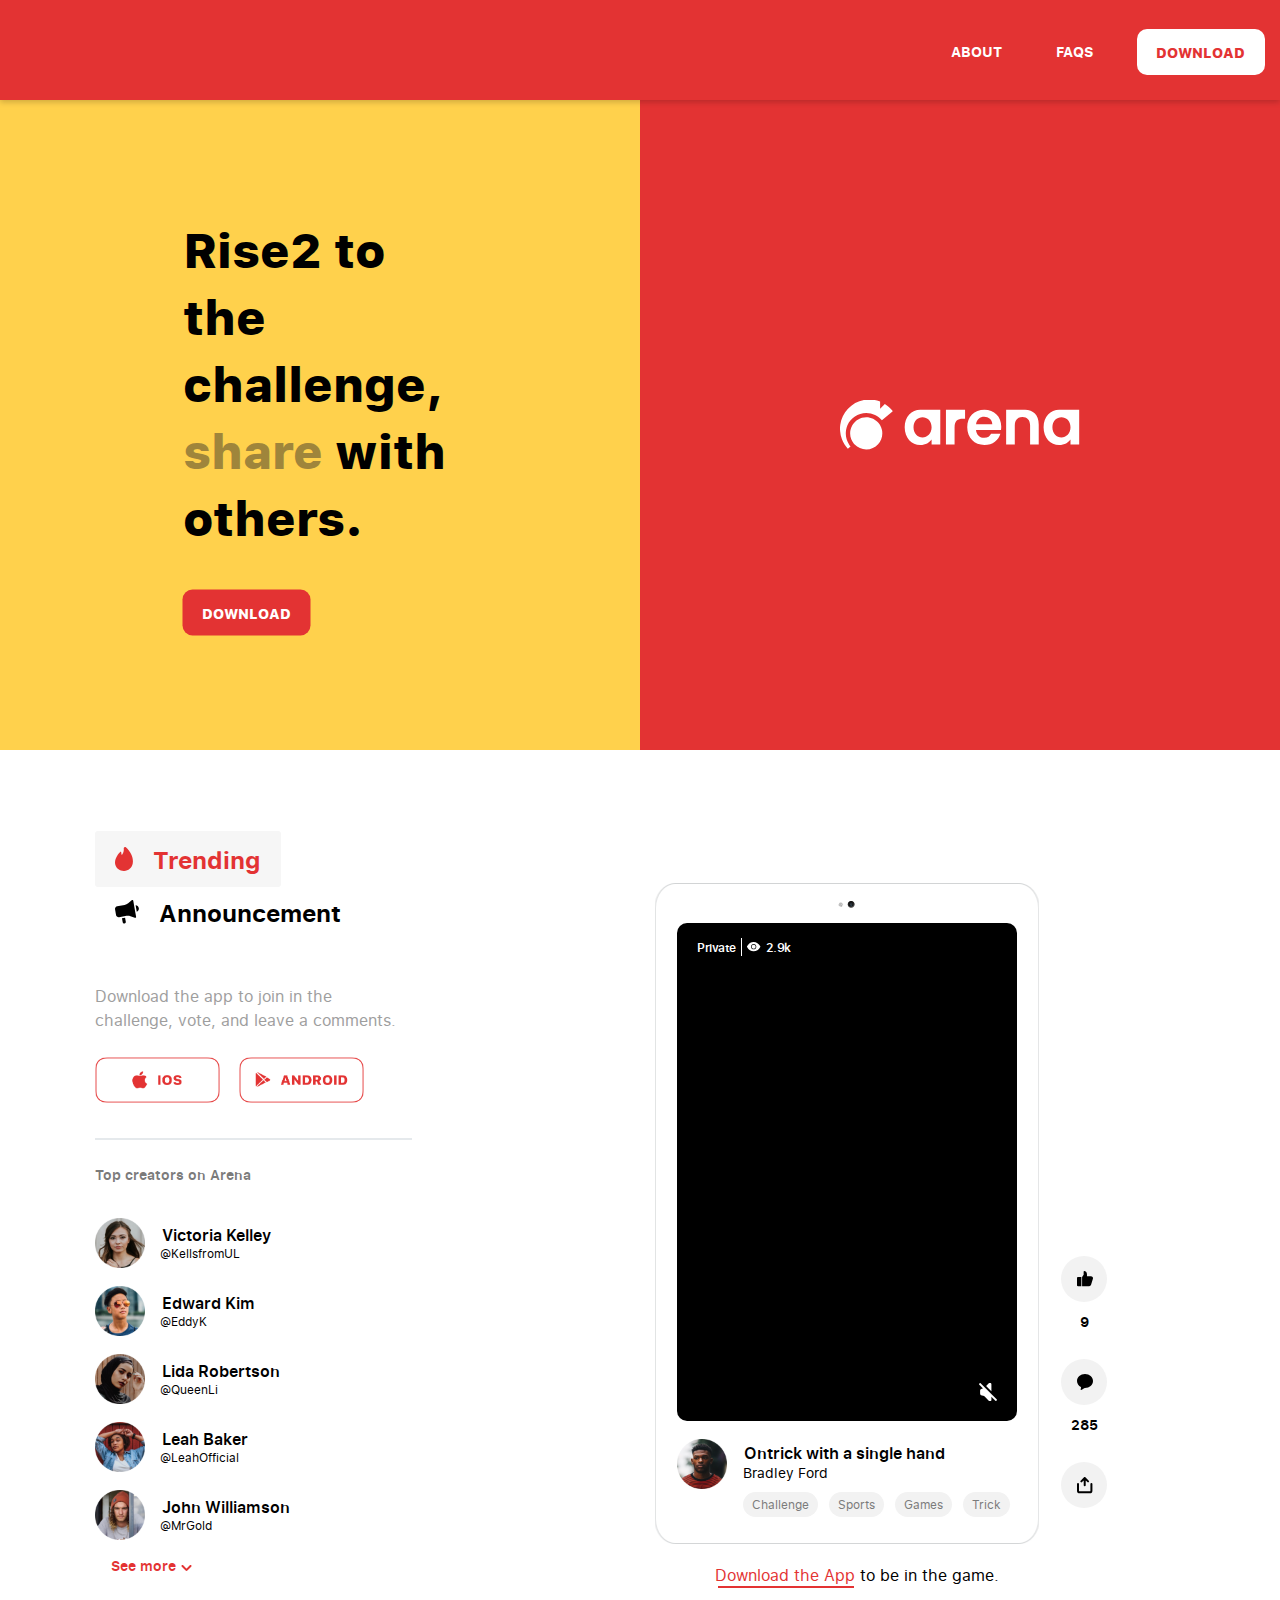
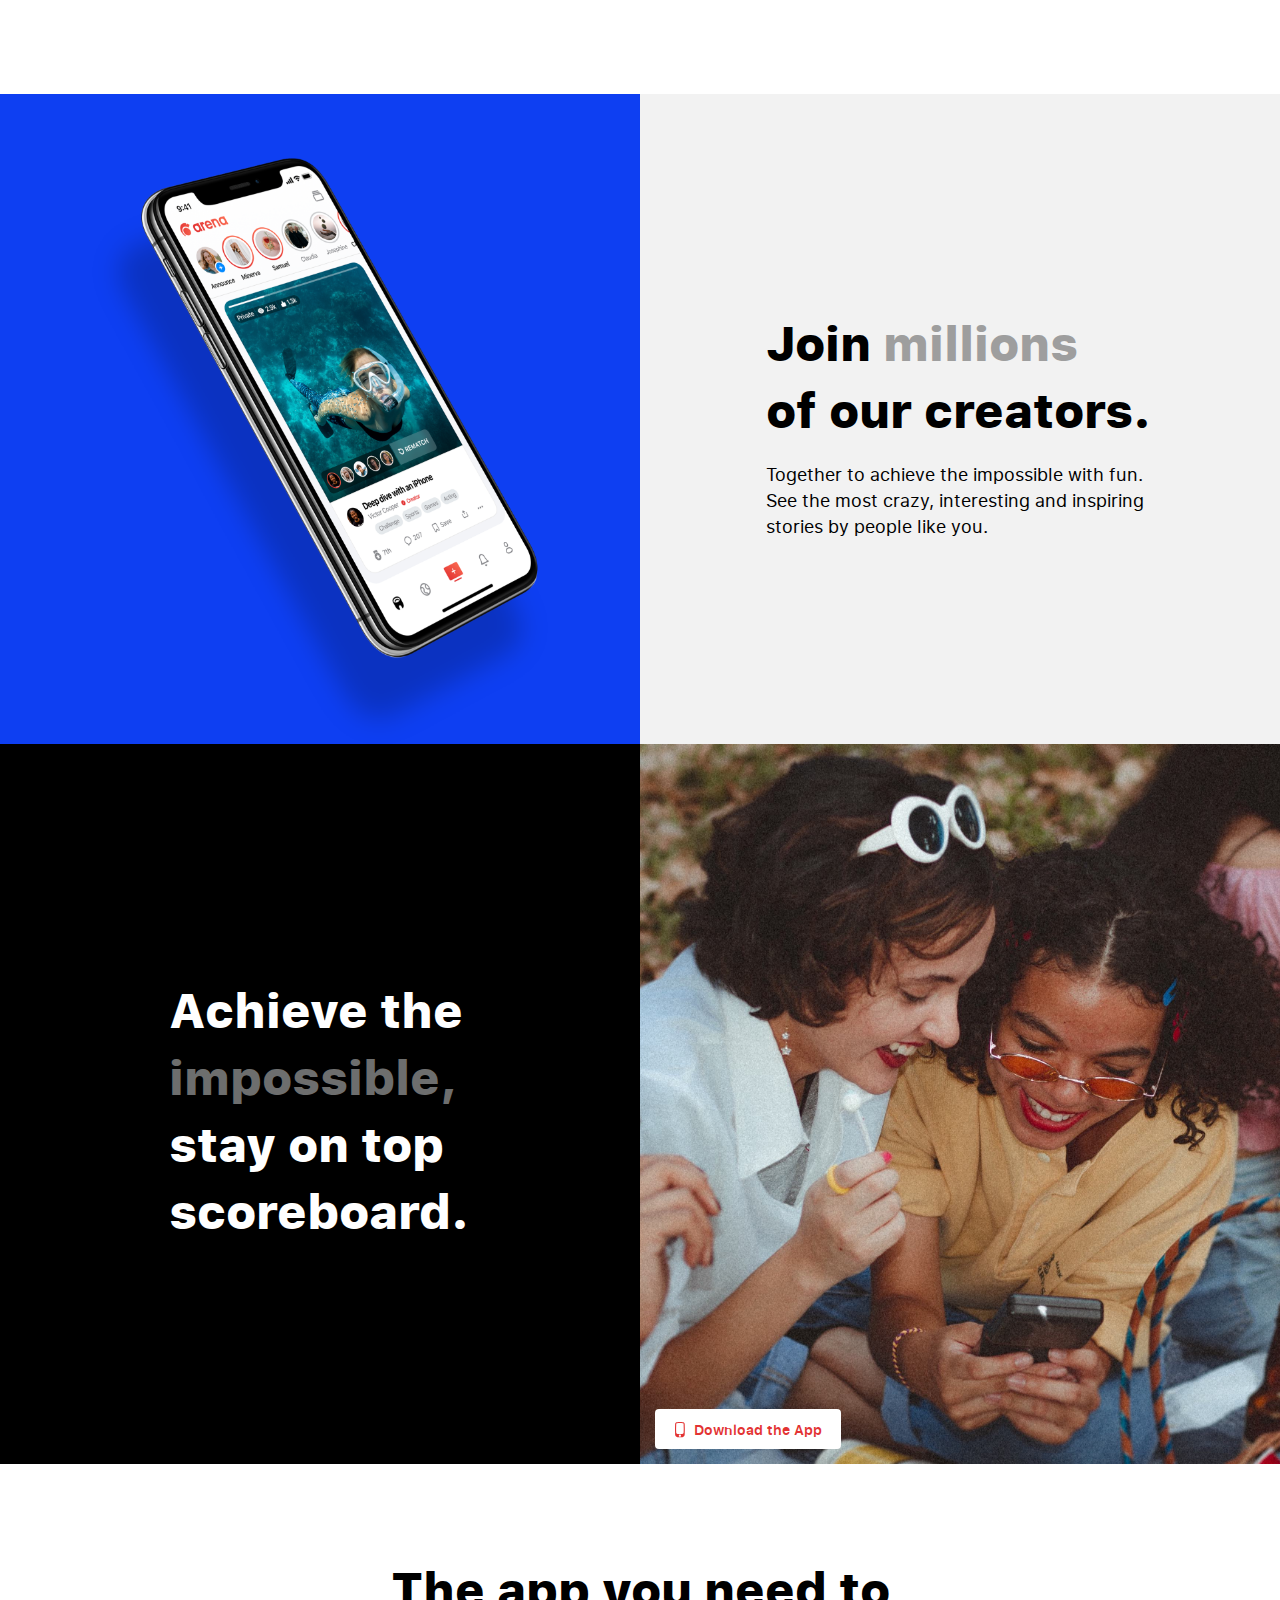
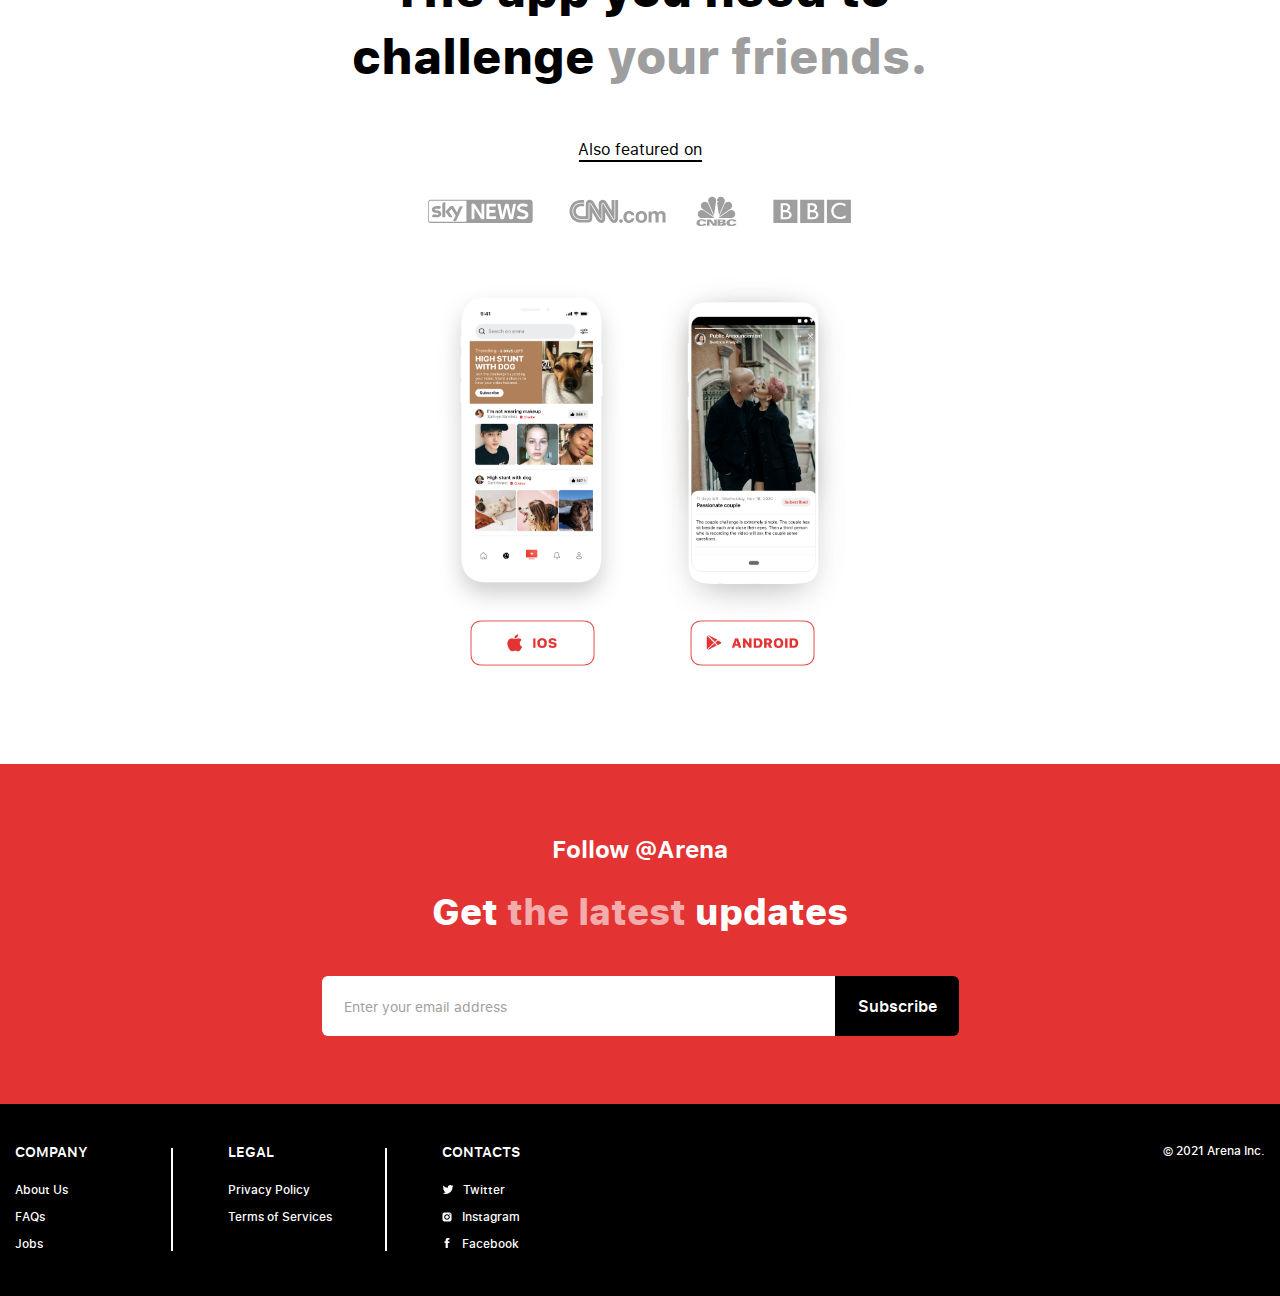
==== index.html @ 1b0c7143 "2" ====
<!doctype html>
<html lang="en-US">
<head>

	<meta charset="utf-8">
	<meta http-equiv="X-UA-Compatible" content="IE=edge">
	<meta name="viewport" content="width=device-width, initial-scale=1, shrink-to-fit=no">
    <title>arena</title>

	<link rel="icon" type="image/jpg" href="images/logo.svg">
	<link href="css/bootstrap.css" rel="stylesheet" type="text/css">
	<link rel="stylesheet" href="https://maxcdn.bootstrapcdn.com/font-awesome/4.6.1/css/font-awesome.min.css">
	<link href="fonts/site-fonts/fontstyle.css" rel="stylesheet" type="text/css">
	<link href="css/style.css" rel="stylesheet" type="text/css">

	<!-- HTML5 Shim and Respond.js IE8 support of HTML5 elements and media queries -->
	<!-- WARNING: Respond.js doesn't work if you view the page via file://-->
  	<!--[if lt IE 9]>
  	<script src="https://oss.maxcdn.com/html5shiv/3.7.2/html5shiv.min.js"></script>
  	<script src="https://oss.maxcdn.com/respond/1.4.2/respond.min.js"></script>
  	<![endif]-->

</head>

  <body data-spy="scroll" data-target="#spy">
   <div class="home_page_wrapper">
	<header>
        <div id="myHeader">
        <div class="main_menubar">
          <div class="container-fluid main_menubar_con">
            <div class="col-lg-2 col-md-2 col-sm-2 col-xs-12 logo_con"></div>
              <div class="col-lg-4 col-md-4 col-sm-2 hidden-xs navbar_second_column_con text-center">
                 <ul class="main_menu">
                <ul class="navbar-nav navbar-nav-explore">
                  <li class="dropdown">
                  </li>
                </ul>
                <ul class="navbar-nav navbar-nav-rankings">
                  <li class="dropdown">
                    <ul class="dropdown-menu">
                    </ul>
                  </li>
                </ul>
              </ul>
           </div>
           <div class="col-lg-6 col-md-6 col-sm-8 hidden-xs navbar_third_column_con text-right">
             <ul class="main_menu">
              <li class="main_menu_sign_in_up_con">
                 <a href="about_arena.html" class="navbar_sign_in_btn">ABOUT</a>
              </li>
              <li class="main_menu_sign_in_up_con">
                 <a href="faqs_arena.html" class="navbar_sign_in_btn">FAQS</a>
              </li>
              <li class="main_menu_sign_in_up_con">
                 <a href="#the_app_you_need_con" class="navbar_sign_up_btn"><button type="button">DOWNLOAD</button></a>
              </li>
            </ul>
          </div>
        </div>
       <div class="visible-xs mobile_menu">
         <div class="proj-menu-collapsed">
			 <div class="proj-bar">
				<a class="proj-menu-toggle"></a>
			 </div>
           <nav class="xsnavlist">
			<ul>
              <div class="mobile_view_list_con">
                <div class="mobile_view_list_with_no_dropdown_con"></div>
                  <div class="mobile_view_list_with_no_dropdown_con" id="mobile_view_list_with_no_dropdown_get_log">
                     <li class="mobile_view_list_items"><a href="about_arena.html">ABOUT</a></li>
                     <li class="mobile_view_list_items"><a href="faqs_arena.html">FAQS</a></li>
                     <li class="mobile_view_list_items"><a href="#the_app_you_need_con">DOWNLOAD</a></li>
                  </div>
                </div>
			  </ul>
		    </nav>
          </div>
         </div>
       </div>
     </div>
   </header>

   <section>
     <div class="hero_img">
        <div class="col-lg-6 col-md-6 col-sm-6 col-xs-12 container hero_img_content1">
		  <div>
			<h2>Rise2 to the challenge, <span>share</span> with others.</h2>
			<a href="#the_app_you_need_con" class="hero_sec_download_anchor"><button type="button" class="hero_sec_download_btn">DOWNLOAD</button></a>
		  </div>
        </div>
        <div class="col-lg-6 col-md-6 col-sm-6 col-xs-12 container hero_img_content2">
		  <img src="images/logo.svg">
        </div>
     </div>
   </section>

   <section>
        <div class="trending_announce_main_con container">
			<div class="col-lg-6 col-md-6 col-sm-6 col-xs-12 trending_announce_content1">
				<div class="trending_announce_inner_con1">
				<ul class="">
			    <li class="active">
				  <a data-target="#live_stats_click1" data-toggle="tab">
				   <span>
                     <svg xmlns="http://www.w3.org/2000/svg" width="18" height="24" viewBox="0 0 18 24">
                       <g fill="none" fill-rule="evenodd">
                           <g fill="" fill-rule="nonzero">
                               <g>
                                   <path d="M10.853.335C10.46-.025 9.9-.104 9.426.142c-.486.25-.754.766-.686 1.313.288 2.296-.337 4.662-1.67 6.327-.098.122-.173.196-.226.239-.077-.114-.207-.374-.374-.957-.187-.645-.194-1.634-.194-1.644-.001-.283-.177-.535-.443-.632-.264-.1-.562-.02-.745.195-.083.094-1.986 2.328-2.586 3.247C.155 11.833-.532 15.037.404 18.023c1.092 3.49 4.507 5.86 8.378 5.86.117 0 .235-.003.353-.007 4.29-.16 7.823-3.237 8.592-7.484.95-5.256-1.62-11.26-6.874-16.057z" transform="translate(-179 -855) translate(179 855)"/>
                               </g>
                           </g>
                       </g>
                     </svg>Trending
				   </span>
				  </a>
			    </li>
			    <li>
			       <a data-target="#live_stats_click2" data-toggle="tab">
					  <span>
                         <svg xmlns="http://www.w3.org/2000/svg" width="24" height="24" viewBox="0 0 24 24">
                             <g fill="none" fill-rule="evenodd">
                                 <g fill="" fill-rule="nonzero">
                                     <g>
                                         <path d="M9.53 23.572c-.859.145-1.675-.426-1.833-1.283l-.725-4.109 3.1-.546.724 4.108c.154.854-.412 1.672-1.266 1.83zm11.224-5.943c-.262.224-.627.287-.95.163l-4.324-1.596c-1.273-.47-2.647-.593-3.983-.359l-7.352 1.297c-1.459.25-2.846-.722-3.11-2.178L.04 9.315c-.256-1.46.719-2.852 2.178-3.11l7.353-1.296c1.333-.237 2.58-.823 3.612-1.699L16.701.228c.263-.223.625-.288.949-.17.324.116.56.398.62.737l.669 3.79v.032c0 .012.01.02.011.03l1.46 8.228v.031c0 .01.01.02.012.032l.668 3.788c.061.34-.067.686-.336.903zm1.006-5.846L20.6 5.204c1.588.093 2.905 1.265 3.181 2.832.276 1.567-.56 3.118-2.021 3.748v-.001z" transform="translate(-173 -914) translate(173 914)"/>
                                     </g>
                                 </g>
                             </g>
                         </svg>Announcement
					  </span>
				    </a>
			      </li>
		       </ul>
				 <h3>Download the app to join in the challenge, vote, and leave a comments.</h3>
					  <a href="#!"><img src="images/the-app-you-need-ios-btn.png"></a>
					  <a href="#!"><img src="images/the-app-you-need-android-btn.png"></a>
				 <div>
					 <h4>Top creators on Arena</h4>
				 <span>
			        <img src="images/trend-announce-top-create-img1.png">
			        <h5>Victoria Kelley</h5>
		            <h6>@KellsfromUL</h6>
				 </span>
				 <span>
			        <img src="images/trend-announce-top-create-img2.png">
			        <h5>Edward Kim</h5>
		            <h6>@EddyK</h6>
				 </span>
				 <span>
			        <img src="images/trend-announce-top-create-img3.png">
			        <h5>Lida Robertson</h5>
		            <h6>@QueenLi</h6>
				 </span>
				 <span>
			        <img src="images/trend-announce-top-create-img4.png">
			        <h5>Leah Baker</h5>
		            <h6>@LeahOfficial</h6>
				 </span>
				 <span>
			        <img src="images/trend-announce-top-create-img5.png">
			        <h5>John Williamson</h5>
		            <h6>@MrGold</h6>
				 </span>
					    <a href="#the_app_you_need_con"><p>See more</p><img src="images/trend-announce-see-more-arrow.svg"></a>
					   </div>
				   </div>
			   </div>
			<div class="tab-content clearfix">
			   <div class="col-lg-6 col-md-6 col-sm-6 col-xs-12 trending_announce_content2 tab-pane active" id="live_stats_click1">
				   <div class="trending_announce_inner_con2">

					   <div class="po"><div id="video-container">
							 <div class="views">
							 	<div class="type">Private</div>
								<div class="hr"></div>
							 	<div class="count"><img src="images/video-views-eye-icon.svg"> <b>2.9k</b></div>
							 </div>
 								<video id="video_trand_1" class="active" width="100%" height="100%" autoplay muted>
							   <source src="1.mp4" type="video/mp4">
							   <source src="1.ogg" type="video/ogg">
							 		Your browser does not support the video tag.
							 	</video>
								<video id="video_trand_2" width="100%" height="100%"  muted>
							   <source src="2.mp4" type="video/mp4">
							   <source src="2.ogg" type="video/ogg">
							 		Your browser does not support the video tag.
							 	</video>
								<video id="video_trand_3" width="100%" height="100%"  muted>
								 <source src="3.mp4" type="video/mp4">
								 <source src="3.ogg" type="video/ogg">
									Your browser does not support the video tag.
								</video>
								<video id="video_trand_4" width="100%" height="100%"  muted>
								 <source src="4.mp4" type="video/mp4">
								 <source src="4.ogg" type="video/ogg">
									Your browser does not support the video tag.
								</video>
								<video id="video_trand_5" width="100%" height="100%"  muted>
								 <source src="5.mp4" type="video/mp4">
								 <source src="5.ogg" type="video/ogg">
									Your browser does not support the video tag.
								</video>
								<video id="video_trand_6" width="100%" height="100%"  muted>
								 <source src="6.mp4" type="video/mp4">
								 <source src="6.ogg" type="video/ogg">
									Your browser does not support the video tag.
								</video>
 							<div class="volume"><img src="images/volume.svg" alt=""></div>
					   </div> </div>
						 <div class="video_trand_1_info">
					   	<div class="">
							<img src="images/video-viewer-guy.png">
							<h5>Ontrick with a single hand</h5>
						    <h6>Bradley Ford</h6>
						</div>
					   <br>
					   <div class="chal_spo_gam_tric_con">
					     <h4>Challenge</h4>
					     <h4>Sports</h4>
					     <h4>Games</h4>
					     <h4>Trick</h4>
					   </div>
						 </div>
				   </div>
				   <h2><a href="#the_app_you_need_con">Download the App</a> to be in the game.</h2>
				   <div class="like_comm_shar_con">
				     <div class="like_comm_shar_inner_con1">
				       <span>
					      <img src="images/video-like-icon.svg">
					   </span>
					   <h3>9</h3>
					 </div>
				    <div class="like_comm_shar_inner_con2">
				      <span>
					    <img src="images/video-comment-icon.svg">
					  </span>
					  <h3>285</h3>
					</div>
	              <div class="like_comm_shar_inner_con3">
		            <div class="panel">
			          <a href="#!"><img src="images/video-copy-icon.svg"></a>
			          <a href="#!"><img src="images/video-facebook-icon.svg"></a>
			          <a href="#!"><img src="images/video-twitter-icon.svg"></a>
                    </div>
                    <div class="slide"></div>
				      <span class="pull-me" id="show-hidden-menu">
					   <img src="images/video-share.svg">
					  </span>
                     <div class="hidden-menu" style="display: none;" id="show-hidden-menu-close">
					   <img src="images/video-close-icon.svg" class="pull-me">
                     </div>
				  </div>
		        </div>
		    </div>
			   <div class="col-lg-6 col-md-6 col-sm-6 col-xs-12 trending_announce_content2 tab-pane" id="live_stats_click2">

					    <div id="video-containertwo">
								<div class="views">
							 	 <div class="type">Private</div>
								 <div class="hr"></div>
							 	 <div class="count"><img src="images/video-views-eye-icon.svg"> <b>1.4k</b></div>
							  </div>
								<video id="video_Announcement_1" width="100%" height="100%"  muted>
							   <source src="6.mp4" type="video/mp4">
							   <source src="6.ogg" type="video/ogg">
							 		Your browser does not support the video tag.
							 	</video>
								<video id="video_Announcement_2" class="active" width="100%" height="100%"  muted>
							   <source src="5.mp4" type="video/mp4">
							   <source src="5.ogg" type="video/ogg">
							 		Your browser does not support the video tag.
							 	</video>
								<video id="video_Announcement_3" class="active" width="100%" height="100%"  muted>
							   <source src="4.mp4" type="video/mp4">
							   <source src="4.ogg" type="video/ogg">
							 		Your browser does not support the video tag.
							 	</video>
								<video id="video_Announcement_4" class="active" width="100%" height="100%"  muted>
							   <source src="3.mp4" type="video/mp4">
							   <source src="3.ogg" type="video/ogg">
							 		Your browser does not support the video tag.
							 	</video>
								<video id="video_Announcement_5" class="active" width="100%" height="100%"  muted>
							   <source src="2.mp4" type="video/mp4">
							   <source src="2.ogg" type="video/ogg">
							 		Your browser does not support the video tag.
							 	</video>
								<video id="video_Announcement_6" class="active" width="100%" height="100%"  muted>
							   <source src="1.mp4" type="video/mp4">
							   <source src="1.ogg" type="video/ogg">
							 		Your browser does not support the video tag.
							 	</video>

<div class="volume"><img src="images/volume.svg" alt=""></div>
					    </div>
	<div class="video_trand_2_info">
						 	<div>
							<img src="images/video-viewer-girl.png">
							<h5>The lover of pet assemble</h5>
						    <h6>Celia Lawrence</h6>
						</div>
					   <br>
					   <div class="chal_spo_gam_tric_con">
					     <h4 class="four_days_left">4 days left&nbsp;&nbsp; <span></span> &nbsp;&nbsp;Sunday, Nov 08, 2020</h4>
					   </div>
					 </div>
				   <h2><a href="#the_app_you_need_con">Download the App</a> to announce your challenge.</h2>
				   <div class="like_comm_shar_con">
	              <div class="like_comm_shar_inner_con3">
		            <div class="panel-two">
			          <a href="#!"><img src="images/video-copy-icon.svg"></a>
			          <a href="#!"><img src="images/video-facebook-icon.svg"></a>
			          <a href="#!"><img src="images/video-twitter-icon.svg"></a>
                    </div>
                    <div class="slide"></div>
				      <span class="pull-me-two" id="show-hidden-menu-two">
					   <img src="images/video-share.svg">
					  </span>
                     <div class="hidden-menu-two" style="display: none;" id="show-hidden-menu-close-two">
					   <img src="images/video-close-icon.svg" class="pull-me-two">
                     </div>
				  </div>
		        </div>
		      </div>
		   </div>
	    </div>
    </section>

    <section>
       <div class="join_millions_main_con">
		  <div class="col-lg-6 col-md-6 col-sm-6 col-xs-12 container join_millions_sub_con1">
			 <img src="images/join-millions-img.png">
          </div>
        <div class="col-lg-6 col-md-6 col-sm-6 col-xs-12 container join_millions_sub_con2">
		   <div>
		     <h2>Join <span>millions</span> <br>of our creators.</h2>
			 <h3>Together to achieve the impossible with fun. See the most crazy, interesting and inspiring stories by people like you.</h3>
		   </div>
        </div>
      </div>
    </section>

	<section>
       <div class="achieve_impossible_main_con">
          <div class="col-lg-6 col-md-6 col-sm-6 col-xs-12 container achieve_impossible_sub_con1">
			  <div>
				  <h2>Achieve the <span>impossible,</span> stay on top scoreboard.</h2>
			  </div>
          </div>
		  <div class="col-lg-6 col-md-6 col-sm-6 col-xs-12 container achieve_impossible_sub_con2">
			  <a href="#the_app_you_need_con" class="achieve_impossible_download_anchor"><button type="button" class="achieve_impossible_download_btn">Download the App</button></a>
          </div>
	   </div>
   </section>

   <section>
	<div id="the_app_you_need_con"></div>
	 <div class="container the_app_you_need_con text-center">
	  <h2>The app you need to challenge <span>your friends.</span></h2>
       <h4>Also featured on</h4>
		<img src="images/news-companies-logos.svg" class="news_companies_logos">
		  <div class="col-lg-6 col-md-6 col-sm-6 col-xs-6 the_app_you_need_iphone_con text-center">
	        <div>
			   <span class="the_app_you_need_iphone"></span>
			<a href="#!"><img src="images/the-app-you-need-ios-btn.png"></a>
	        </div>
		  </div>
		  <div class="col-lg-6 col-md-6 col-sm-6 the_app_you_need_android_con col-xs-6 text-center">
	        <div>
		       <span class="the_app_you_need_android"></span>
			<a href="#!"><img src="images/the-app-you-need-android-btn.png"></a>
	        </div>
		  </div>
	   </div>
	 </section>

	 <section>
	     <div class="get_the_latest_main_con text-center">
		   <h4>Follow <a href="#!">@Arena</a></h4>
	       <h2>Get <span>the latest</span> updates</h2>
           <div class="hero">
             <div class="hero-inner">
               <div class="hero-text">
                 <form class="hero-form">
                   <div class="hero-form-input">
                     <input class="hero-email-input" type="email" , placeholder="Enter your email address" required>
                     <input class="hero-form-submit" type="submit" , value="Subscribe">
                   </div>
                 </form>
               </div>
             </div>
           </div>
		 </div>
	   </section>

	   <footer>
          <div class="container-fluid footer_main_con">
			 <div class="footer_sub_con1 col-lg-2 col-md-2 col-sm-2 col-xs-4">
				<h4>COMPANY</h4>
                <ul>
                  <li><a href="about_arena.html">About Us</a></li>
                  <li><a href="faqs_arena.html">FAQs</a></li>
                  <li><a href="#!">Jobs</a></li>
                </ul>
            </div>
            <div class="footer_sub_con2 col-lg-2 col-md-2 col-sm-2 col-xs-4">
              <h4>LEGAL</h4>
              <ul>
                <li><a href="#!">Privacy Policy</a></li>
                <li><a href="#!">Terms of Services</a></li>
              </ul>
            </div>
            <div class="footer_sub_con3 col-lg-2 col-md-2 col-sm-2 col-xs-4">
              <h4>CONTACTS</h4>
              <ul>
                <li><a href="#!"><img src="images/footer-twitter-icon.svg"> Twitter</a></li>
                <li><a href="#!"><img src="images/footer-instagram-icon.svg">Instagram</a></li>
                <li><a href="#!"><img src="images/footer-facebook-icon.svg">Facebook</a></li>
              </ul>
            </div>
            <div class="footer_sub_con4 col-lg-6 col-md-6 col-sm-6 col-xs-12">
              <h4>© 2021 Arena Inc.</h4>
            </div>
         </div>
       </footer>

    </div>


	      <script src="js/jquery-1.11.1.min.js"></script>
	      <script src="js/bootstrap.min.js"></script>
          <script src="js/slick.min.js"></script>


	      <script type="text/javascript">
			  /*MOBILE VIEW MENU NAVBAR*/

		          $(document).ready(function(){
			          $(function() {
				          var header = $(".main_menubar");
				          $(window).scroll(function() {
					          var scroll = $(window).scrollTop();
					          if (scroll >= 1) {
						          header.addClass("active");
					          } else {
						          header.removeClass("active");
					          }
				          });
			          });
			          $('body').scrollspy({ target: '#spy', offset:80});

			          $('.down_link').click(function(e){
				          e.preventDefault();
				          var anchor = $(this);
				          $('html, body').stop().animate({
					          scrollTop: $(anchor.attr('href')).offset().top-60
				          }, 600);
			          });
			          $('.push_link .close_push').click(function(e){
				          e.preventDefault();
				          $('.push_install').slideUp(0);
				          $('.head_contents').addClass('push_none');
			          });
			          $('.view_full').click(function(e){
				          e.preventDefault();
				          $('body').parent().addClass('active_web');
			          });
			          $(".proj-menu-toggle").click(function() {
				          $('.proj-menu-collapsed').toggleClass("proj-menu-expanded");
			          });
			          $('.mobile_menu li a[href*=#]:not([href=#])').click(function(e){
				          e.preventDefault();
				          $('.proj-menu-collapsed').removeClass("proj-menu-expanded");
				          $('.mobile_menu li').removeClass('active');
				          $(this).parent().addClass('active');
				          var var_href = $(this).attr('href');
				          var anchor = $(this);

			          });
			          $('.tab_heads li a.last').click(function(e){
				          e.preventDefault();
				          $('.tab_heads li a.first').trigger('click');
			          });
			          $('.tab_heads li a.comm').click(function(e){
				          e.preventDefault();
				          $('.tab_heads li, .tab_content_in').removeClass('active');
				          $(this).parent().addClass('active');
				          var var_href = $(this).attr('href');
				          var var_link = $(this).data('link');
				          $(var_link).addClass('active');
				          var anchor = $(this);
				          $('html, body').stop().animate({
					          scrollTop: $(anchor.attr('href')).offset().top-60
				          }, 600);
			          });
		          });
	         </script>


             <script>
               /*LANDING BODY PAGES SLIDE*/

                 $(function() {
                  $('a[href*=#]').on('click', function(e) {
                    e.preventDefault();
                    $('html, body').animate({ scrollTop: $($(this).attr('href')).offset().top}, 600, 'linear');
                  });
                });
             </script>


	         <script>
			    /*TRACK LIVE IN EVENTS*/

                window.onscroll = function() {myFunction()};
                var header = document.getElementById("myHeader");
                var sticky = header.offsetTop;

                function myFunction() {
                  if (window.pageYOffset > sticky) {
                    header.classList.add("sticky");
                  } else {
                    header.classList.remove("sticky");
                  }
                }
             </script>


	         <script>
				/*NAVBAR ADD OR REMOVE ACTIVE CLASSES*/

                  // remove all .active classes when clicked anywhere
                  hide = true;
                  $('body').on("click", function () {
                      if (hide) $('.dropdown,.dropdown-toggle_arrow_icon').removeClass('active');
                      hide = true;
                  });

                  // add and remove .active
                  $('body').on('click', '.dropdown,.dropdown-toggle_arrow_icon', function () {

                      var self = $(this);

                      if (self.hasClass('active')) {
                          $('.dropdown,.dropdown-toggle_arrow_icon').removeClass('active');
                          return true;
                      }

                      $('.dropdown,.dropdown-toggle_arrow_icon').removeClass('active');

                      self.toggleClass('active');
                      hide = false;
                  });
	         </script>



	         <script>
		         /*NAVBAR DROPDOWN CONTENTS REMAINS VISIBLE AFTER CLICKED-ON*/

		         $('.dropdown-menu li').on('click', false);

                 $('.dropdown-menu li a').click(function(event){
                     event.stopPropagation();
                 });
	         </script>



             <!-- <script>
			    /*VIDEO AUTO-PLAY ON PAGE LOAD, MUTE & AUTO-PLAY NEXT VIDEOS ON PLAYLIST*/

                       document.addEventListener("DOMContentLoaded", function(event) {

                           var videos = ['104927155', '116743960', '146107399', '214895396', '128124081']; //videos ids

                           var options = {
                               width: 640,
			                   muted: true,
		                       autoplay: true
                           };

                           playMovie(null, videos, options)
                       })

                       var playMovie = function(player, videos, options) {

                           if (!videos.length) {
                               return false;
                           }

                           var video = videos.shift();

                           if(!player){
                               options.id = video;
                               player = new Vimeo.Player('video-container', options);
                               player.play();
                               player.on('ended', function(){
                                   playMovie(player, videos, options)
                               })
                           }else{
                               player.loadVideo(video)
                                 .then(function(){
                                     player.play();
                                 })
                                 .catch(function(error) {
                                     console.warn(error);
                                 });
                           }
                       }
             </script>   -->





             <script>
			    /*VIDEO SOCIAL ICONS SHOW-HIDE & SPEED*/

                $(document).ready(function() {
                 $('.pull-me').click(function() {
                   $('.panel').slideToggle('200');
                 });
               });
	         </script>

             <script>
			    /*VIDEO SOCIAL ICONS SHOW-HIDE & SPEED {TWO}*/

               $(document).ready(function() {
                 $('.pull-me-two').click(function() {
                   $('.panel-two').slideToggle('200');
                 });
               });
	         </script>



             <script>
				/*VIDEO SOCIAL ICONS - CHANGE SHARE & CLOSE ICONS*/

                $(document).ready(function() {
                  $('#show-hidden-menu').click(function() {
                    $('.hidden-menu').fadeToggle("fast");
                  });
                });

                $(document).ready(function() {
                  $('#show-hidden-menu-close').click(function() {
                    $('.hidden-menu').fadeToggle("fast");
                  });
                });
             </script>


             <script>
				/*VIDEO SOCIAL ICONS - CHANGE SHARE & CLOSE ICONS {TWO}*/

                $(document).ready(function() {
                  $('#show-hidden-menu-two').click(function() {
                    $('.hidden-menu-two').fadeToggle("fast");
                  });
                });

                $(document).ready(function() {
                  $('#show-hidden-menu-close-two').click(function() {
                    $('.hidden-menu-two').fadeToggle("fast");
                  });
                });
             </script>
	<script type="text/javascript">
	var aud1 = document.getElementById("video_trand_1");
	var aud2 = document.getElementById("video_trand_2");
	var aud3 = document.getElementById("video_trand_3");
	var aud4 = document.getElementById("video_trand_4");
	var aud5 = document.getElementById("video_trand_5");
	var aud6 = document.getElementById("video_trand_6");

	var aud7 = document.getElementById("video_Announcement_1");
	var aud8 = document.getElementById("video_Announcement_2");
	var aud9 = document.getElementById("video_Announcement_3");
	var aud10 = document.getElementById("video_Announcement_4");
	var aud11 = document.getElementById("video_Announcement_5");
	var aud12 = document.getElementById("video_Announcement_6");
	var firstClick = 0;
	$("#video-container").click(()=>{
		if (firstClick<1) {
			firstClick++
			mute(aud1)
			mute(aud2)
			mute(aud3)
			mute(aud4)
			mute(aud5)
			mute(aud6)
			mute1(aud7)
			mute1(aud8)
			mute1(aud9)
			mute1(aud10)
			mute1(aud11)
			mute1(aud12)
			$("#video-container .volume img").attr('src',(index, attr)=>{
		return attr == 'images/volume_ok.svg' ? 'images/volume.svg' : 'images/volume_ok.svg';
	})
}
		console.log(firstClick)
	})
	$("#video-containertwo").click(()=>{
		if (firstClick<1) {
			firstClick++
			mute1(aud1)
			mute1(aud2)
			mute1(aud3)
			mute1(aud4)
			mute1(aud5)
			mute1(aud6)
			mute(aud7)
			mute(aud8)
			mute(aud9)
			mute(aud10)
			mute(aud11)
			mute(aud12)
			$("#video-containertwo .volume img").attr('src',(index, attr)=>{
		return attr == 'images/volume_ok.svg' ? 'images/volume.svg' : 'images/volume_ok.svg';
	})
}
		console.log(firstClick)
	})
		$("#video-container .volume img").click(()=>{
			mute(aud1)
			mute(aud2)
			mute(aud3)
			mute(aud4)
			mute(aud5)
			mute(aud6)
			mute1(aud7)
			mute1(aud8)
			mute1(aud9)
			mute1(aud10)
			mute1(aud11)
			mute1(aud12)
			$("#video-container .volume img").attr('src',(index, attr)=>{
    return attr == 'images/volume_ok.svg' ? 'images/volume.svg' : 'images/volume_ok.svg';
})
		})

			$("#video-containertwo .volume img").click(()=>{
				mute1(aud1)
				mute1(aud2)
				mute1(aud3)
				mute1(aud4)
				mute1(aud5)
				mute1(aud6)
				mute(aud7)
				mute(aud8)
				mute(aud9)
				mute(aud10)
				mute(aud11)
				mute(aud12)
				$("#video-containertwo .volume img").attr('src',(index, attr)=>{
	    return attr == 'images/volume_ok.svg' ? 'images/volume.svg' : 'images/volume_ok.svg';
		})

	})

aud1.onended = function() {
    playVid(aud2)
		change_info('images/trend-announce-top-create-img1.png','The lover of pet assemble','Victoria Kelley','300k','300','21')
		html = `
							 <h4>Sports</h4>
							 <h4>Games</h4>
							 <h4>Trick</h4>`;
		$('.video_trand_1_info .chal_spo_gam_tric_con ').html(html)

};
aud2.onended = function() {
    playVid(aud3)
		change_info('images/video-viewer-guy.png','Ontrick with a single hand','Bradley Ford','2.9k','412','33')
		html = ` <h4>hobbie</h4>
					     <h4>Trick</h4>
					     <h4>Games</h4>
					     <h4>Sports</h4>`;
		$('.video_trand_1_info .chal_spo_gam_tric_con ').html(html)


};
aud3.onended = function() {
    playVid(aud4)
		change_info('images/trend-announce-top-create-img1.png','The lover of pet assemble','Victoria Kelley','300k','300','21')
		html = `
							 <h4>Sports</h4>
							 <h4>Games</h4>
							 <h4>Trick</h4>`;
		$('.video_trand_1_info .chal_spo_gam_tric_con ').html(html)

};
aud4.onended = function() {
    playVid(aud5)
		change_info('images/video-viewer-guy.png','Ontrick with a single hand','Bradley Ford','2.9k','412','33')
		html = ` <h4>hobbie</h4>
					     <h4>Trick</h4>
					     <h4>Games</h4>
					     <h4>Sports</h4>`;
		$('.video_trand_1_info .chal_spo_gam_tric_con ').html(html)


};
aud5.onended = function() {
    playVid(aud6)
		change_info('images/trend-announce-top-create-img1.png','The lover of pet assemble','Victoria Kelley','300k','300','21')
		html = `
							 <h4>Sports</h4>
							 <h4>Games</h4>
							 <h4>Trick</h4>`;
		$('.video_trand_1_info .chal_spo_gam_tric_con ').html(html)

};
aud6.onended = function() {
    playVid(aud1)
		change_info('images/video-viewer-guy.png','Ontrick with a single hand','Bradley Ford','2.9k','412','33')
		html = ` <h4>hobbie</h4>
					     <h4>Trick</h4>
					     <h4>Games</h4>
					     <h4>Sports</h4>`;
		$('.video_trand_1_info .chal_spo_gam_tric_con ').html(html)
};

aud7.onended = function() {
    playVid(aud8)
change_info_2('images/video-viewer-guy.png','Ontrick with a single hand','Bradley Ford','999','1','Tuesday, Nov 02, 2020')
};
aud8.onended = function() {
	playVid(aud9)
	change_info_2('images/video-viewer-girl.png','The lover of pet assemble','Celia Lawrence','1.4k','1','Monday, Nov 11, 2020')

};
aud9.onended = function() {
	playVid(aud10)
	change_info_2('images/video-viewer-girl.png','The lover of pet assemble','Celia Lawrence','1.4k','1','Monday, Nov 11, 2020')

};
aud10.onended = function() {
	playVid(aud11)
	change_info_2('images/video-viewer-girl.png','The lover of pet assemble','Celia Lawrence','1.4k','1','Monday, Nov 11, 2020')

};
aud11.onended = function() {
	playVid(aud12)
	change_info_2('images/video-viewer-girl.png','The lover of pet assemble','Celia Lawrence','1.4k','1','Monday, Nov 11, 2020')

};
aud12.onended = function() {
	playVid(aud7)
	change_info_2('images/video-viewer-girl.png','The lover of pet assemble','Celia Lawrence','1.4k','1','Monday, Nov 11, 2020')

};

function playVid(vid) {

	aud1.pause();
aud1.currentTime = 0;
aud2.pause();
aud2.currentTime = 0;
aud3.pause();
aud3.currentTime = 0;
aud4.pause();
aud4.currentTime = 0;
aud5.pause();
aud5.currentTime = 0;
aud6.pause();
aud6.currentTime = 0;
aud7.pause();
aud7.currentTime = 0;
aud8.pause();
aud8.currentTime = 0;
aud9.pause();
aud9.currentTime = 0;
aud10.pause();
aud10.currentTime = 0;
aud11.pause();
aud11.currentTime = 0;
aud12.pause();
aud12.currentTime = 0;
    vid.play();
		$('video').removeClass('active')
		vid.classList.add("active");
		vid.volume = 1;
}

function mute(vid){
	vid.muted = !vid.muted;
}

function mute1(vid){
	vid.muted = true;
}

function change_info(img,h5,h6,views,comments,likes){
	$('.video_trand_1_info img').attr('src',img)
	$('.video_trand_1_info h5').text(h5)
	$('.video_trand_1_info h6').text(h6)
	$('#video-container .count b').text(views)
	$('.trending_announce_main_con .trending_announce_content2 .like_comm_shar_inner_con2 h3').text(comments)
	$('.trending_announce_main_con .trending_announce_content2 .like_comm_shar_inner_con1 h3').text(likes)
}

function change_info_2(img,h5,h6,views,days,date){
$('.video_trand_2_info img').attr('src',img)
$('.video_trand_2_info h5').text(h5)
$('.video_trand_2_info h6').text(h6)
html = `<h4 class="four_days_left">${days} days left&nbsp;&nbsp; <span></span> &nbsp;&nbsp;${date}</h4>`;
$('.video_trand_2_info .chal_spo_gam_tric_con ').html(html)
$('#video-containertwo .count b').text(views)
}
// var ts;
// window.onscroll = function() {myFunction1()};
// function myFunction1(){
// 	ts =
// 	console.log(ts)
// }
var h =$("#live_stats_click1").offset().top - 50
$( window ).resize(function() {
  h = $("#live_stats_click1").offset().top - 50
});
$('.trending_announce_inner_con1 ul li').click(()=>{
	if ($( document ).width() < 769) {
		$('html, body').animate({
scrollTop: h
});
	}
})
$('.trending_announce_inner_con1 ul li').each((i,e)=>{

	$(e).click(()=>{

		if ($(e).index()==0) {
			playVid(aud1)
			mute1(aud7)
			mute1(aud8)
			mute1(aud9)
			mute1(aud10)
			mute1(aud11)
			mute1(aud12)
			$("#video-containertwo .volume img").attr('src',(index, attr)=>{
    	return attr == 'images/volume.svg' ? 'images/volume.svg' : 'images/volume.svg';
	})
}
		else {
			playVid(aud7)
			mute1(aud1)
			mute1(aud2)
			mute1(aud3)
			mute1(aud4)
			mute1(aud5)
			mute1(aud6)
			$("#video-container .volume img").attr('src',(index, attr)=>{
		return attr == 'images/volume.svg' ? 'images/volume.svg' : 'images/volume.svg';
	})
}
	})
})
	</script>

  </body>
</html>
---- css/style.css ----
@font-face{
  font-family: 'SFProText';
  font-style:  normal;
  font-weight: 900;
  src: url("../fonts/sf-pro-text-heavy.woff2") format("woff2"),
       url("../fonts/sf-pro-text-heavy.woff") format("woff");
}

@font-face{
  font-family: 'SFProText';
  font-style:  normal;
  font-weight: bold;
  src: url("../fonts/sf-pro-text-bold.woff2") format("woff2"),
       url("../fonts/sf-pro-text-bold.woff") format("woff");
}

@font-face{
  font-family: 'SFProText';
  font-style:  normal;
  font-weight: 600;
  src: url("../fonts/sf-pro-text-semibold.woff2") format("woff2"),
       url("../fonts/sf-pro-text-semibold.woff") format("woff");
}

@font-face{
  font-family: 'SFProText';
  font-style:  normal;
  font-weight: normal;
  src: url("../fonts/sf-pro-text-regular.woff2") format("woff2"),
       url("../fonts/sf-pro-text-regular.woff") format("woff");
}

@font-face{
  font-family: 'SFProText';
  font-style:  normal;
  font-weight: 500;
  src: url("../fonts/sf-pro-text-medium.woff2") format("woff2"),
       url("../fonts/sf-pro-text-medium.woff") format("woff");
}
@font-face{
  font-family: 'SFProText-Semibold';
  font-style:  normal;
  font-weight: 600;
  src: url("../fonts/sf-pro-text-semibold.woff2") format("woff2"),
       url("../fonts/sf-pro-text-semibold.woff") format("woff");
}

html, body{
  height: 100%;
  width: 100%;
  box-sizing: border-box;
}
.home_page_wrapper{
  overflow-x: hidden!important
}

::-webkit-selection {
  background-color:#000000;
  color:#ffffff;
}
::-ms-selection {
  background-color:#000000;
  color:#ffffff;
}
::-o-selection {
  background-color:#000000;
  color:#ffffff;
}
::-moz-selection {
  background-color:#000000;
  color:#ffffff;
}
::selection {
  background-color:#000000;
  color:#ffffff;
}


a, a:hover, a:focus {
  -webkit-text-decoration:none;
  -moz-text-decoration:none;
  -ms-text-decoration:none;
  -o-text-decoration:none;
  text-decoration:none;
  color:inherit;
}

button:focus, a:focus, .btn-primary:focus, .btn:active, .btn:active:focus {
  outline: none;
}

a.btn {
  display: inline-block;
  vertical-align: top;
}

header{
  position:relative;
  width: 100%;
  top: 0px;
  z-index: 999;
}

*:focus {
  outline: 0;
}

select, option, input, textarea{
  -webkit-appearance: none;
  -moz-appearance: none;
  -ms-appearance: none;
  -o-appearance: none;
  appearance: none;
}
@media (max-width:991px){
select, option, input, textarea, input::placeholder, input:focus{
  font-size: 16px!important;
}
}

.sticky {
  position: fixed;
  top: 0;
  width: 100%;
}

.navbar_maricon_com_is_open{
  width:100%!important;
  background-color: #2b5468;
  margin-top:-10p;
  padding-top:10px;
  padding-bottom: 10px;
  padding-left: 15px;
  padding-right:15px;
  margin-left: auto!important;
  margin-right: auto!important;
  overflow: hidden!important;
}

.navbar_maricon_com_is_open h4{
  font-family: BRFirma;
  font-size: 10px;
  font-weight: bold;
  font-stretch: normal;
  font-style: normal;
  line-height: normal;
  letter-spacing: normal;
  color: #ffffff;
  text-align: center;
  margin-top: 0;
  margin-bottom: 0;
}

.navbar_maricon_com_is_open span{
  font-family: BRFirma;
  font-size: 10px;
  font-weight: bold;
  font-stretch: normal;
  font-style: normal;
  line-height: normal;
  letter-spacing: normal;
  text-align: center;
  color: #ffffff;
  padding: 4px;
  -webkit-border-radius: 3px;
  -moz-border-radius: 3px;
  -ms-border-radius: 3px;
  -o-border-radius: 3px;
  border-radius: 3px;
  background-color: #13bff4;
  margin-right:11px
}

.navbar_maricon_com_is_open a{
  font-family: BRFirma;
  font-size: 10px;
  font-weight: normal;
  font-stretch: normal;
  font-style: normal;
  line-height: normal;
  letter-spacing: normal;
  color: #ffffff;
  margin-left:10px;
  margin-right:7px;
}
.navbar_maricon_com_is_open img{
  margin-left:7px;
  margin-bottom:3px
}

.main_menubar{
  position:absolute;
  width: 100%;
  height: 100px;
  padding: 27px 0 27px 0;
  -webkit-box-shadow: 0 2px 6px 0 rgba(0, 0, 0, 0.2);
  -moz-box-shadow: 0 2px 6px 0 rgba(0, 0, 0, 0.2);
  -ms-box-shadow: 0 2px 6px 0 rgba(0, 0, 0, 0.2);
  -o-box-shadow: 0 2px 6px 0 rgba(0, 0, 0, 0.2);
  box-shadow: 0 2px 6px 0 rgba(0, 0, 0, 0.2);
  background-color: #e33333;
  z-index: 99999!important
}

@media (min-width:1300px){
.main_menubar{
padding: 27px 60px 27px 60px;
}
}

@media (max-width:767px){
.main_menubar{
  position:;
  height:65px;
  padding:11px 0 0 0;
}
}

.main_menubar.active{
}

.main_menubar_con{
}

.main_menu > li {
  display:inline-block;
  vertical-align: middle;
}

.main_menu > li > a {
  display: inline-block;
  margin-left:50px;
  margin-top:2px;
  margin-right:
}

@media (max-width:991px){
.main_menu > li > a {
  margin-left:14px;
}
}

.main_menu > li.active > a,
.main_menu > li > a:hover {
}

.active .main_menu > li.active > a,
.active .main_menu > li > a:hover {
}

.main_menu > li> a:hover {
}

.active .main_menu > li > a{
}

.active .main_menu > li.active > a{
  color:;
}

.logo_con{
  padding-top:3px;
}

@media (min-width:768px) and (max-width:991px){
.logo_con{
  margin-left:-0px;
  padding-top:1px
}
}

@media (max-width:767px){
.logo_con{
}
}

.logo_con h6{
  font-family: BRFirma;
  font-size: 21px;
  font-weight: 600;
  font-stretch: normal;
  font-style: normal;
  line-height: normal;
  letter-spacing: -0.5px;
  color: #ffffff;
  margin-left:32px;
  margin-top:0px
}
@media (max-width:767px){
.logo_con h6{
  margin-top:1px
}
}

.logo{
  width: 26px;
  height: 24px;
  position: absolute;
  background-image: url(../images/logo.svg);
  background-position: center;
  -webkit-background-size:100%;
  -moz-background-size:100%;
  -ms-background-size:100%;
  -o-background-size:100%;
  background-size:100%;
  background-repeat: no-repeat;
  margin-top:5px
}

@media (max-width:767px){
.logo{
}
}

.active .logo{
}

.main_menubar .navbar_second_column_con{
  padding-top:10px;
  left:80px
}

@media (max-width:991px){
.main_menubar .navbar_second_column_con{
  margin-left: 105px;
  margin-top:22px;
}
}

.main_menubar .navbar_second_column_con ul {
  padding-left:0;
  margin-left:40px
}

.main_menubar .navbar_second_column_con ul li{
  font-family: BRFirma;
  font-size: 16px;
  font-weight: 500;
  font-stretch: normal;
  font-style: normal;
  line-height: normal;
  letter-spacing: normal;
  color: #ffffff;
  margin-left:50px;
  -webkit-transition: .2s ease-in-out;
  -moz-transition: .2s ease-in-out;
  -ms-transition: .2s ease-in-out;
  -o-transition: .2s ease-in-out;
  transition: .2s ease-in-out;
}
@media (max-width:1199px){
.main_menubar .navbar_second_column_con ul li{
  margin-left:40px
}
}

.main_menubar .navbar_second_column_con ul li a{
  margin-left: 0;
  -webkit-transition: .2s ease-in-out;
  -moz-transition: .2s ease-in-out;
  -ms-transition: .2s ease-in-out;
  -o-transition: .2s ease-in-out;
  transition: .2s ease-in-out;
}
.main_menubar .navbar_second_column_con ul li a:hover{
  color:#6fda45
}


@media (max-width:1199px){
.main_menubar .navbar_second_column_con .navbar_bashboard{
  margin-left:180px
}
}
@media (min-width:768px) and (max-width:991px){
.main_menubar .navbar_second_column_con .navbar_bashboard{
  display: none
}
}

@media (max-width:1199px){
.main_menubar .navbar_second_column_con .navbar_premium{
  z-index: 1
}
}
@media (min-width:768px) and (max-width:991px){
.main_menubar .navbar_second_column_con .navbar_premium{
  display: none
}
}

@media (max-width:991px){
.main_menubar .navbar_second_column_con ul li{
  margin-left:30px
}

.main_menubar .navbar_second_column_con .main_menu_about_con{
  margin-left:-5px
}

.main_menubar .navbar_second_column_con .main_menu_services_con{
  margin-left: 0px
}

.main_menubar .navbar_second_column_con .main_menu_howitworks_con{
  margin-left: 0px;
  margin-top: -2px
}

.main_menubar .navbar_second_column_con .navbar-nav{
  margin-left: 255px
}
}

.main_menubar .navbar_second_column_con img{
  margin-left:4px;
}

.main_menubar .navbar-nav{
  width:140px;
  position:absolute;
  list-style: none;
  font-size: 13px;
  font-weight: bold;
  font-stretch: normal;
  font-style: normal;
  line-height: normal;
  letter-spacing: 1px;
  color: #3c3f40;
  padding:0;
  right:485px;
  margin-top:-20px;
}

@media (max-width:1199px){
.main_menubar .navbar-nav{
}
}

@media (max-width:991px){
.main_menubar .navbar-nav{
  right:140px;
  margin-top:-22px;
}
}

.main_menubar .navbar_second_column_con .navbar-nav-explore{
  z-index: 1;
  margin-left:7px;
}
@media (max-width:1199px){
.main_menubar .navbar_second_column_con .navbar-nav-explore{
  left:-45px;
}
}
@media (max-width:991px){
.main_menubar .navbar_second_column_con .navbar-nav-explore{
  left:-90px;
}
}

.main_menubar .dropdown:hover .dropdown-toggle{
  color:;
}

.main_menubar .navbar_second_column_con .navbar-nav-rankings{
  position: absolute;
  margin-right:-110px;
}
@media (max-width:1199px){
.main_menubar .navbar_second_column_con .navbar-nav-rankings{
  margin-right:-230px;
}
}
@media (max-width:991px){
.main_menubar .navbar_second_column_con .navbar-nav-rankings{
  width:117px;
  margin-right:80px;
  z-index: 1
}
}

.main_menubar .navbar-nav img{
  margin-left:7px;
  margin-top:-3px;
  -webkit-transition: .2s ease-in-out;
  -moz-transition: .2s ease-in-out;
  -ms-transition: .2s ease-in-out;
  -o-transition: .2s ease-in-out;
  transition: .2s ease-in-out;
}

main_menubar navbar-nav a:hover img, main_menubar navbar-nav dropdown:hover img{
  -webkit-transform: rotate(180deg);
  -moz-transform: rotate(180deg);
  -ms-transform: rotate(180deg);
  -o-transform: rotate(180deg);
  transform: rotate(180deg);
}

.active.dropdown img{
  -webkit-transform: rotate(180deg);
  -moz-transform: rotate(180deg);
  -ms-transform: rotate(180deg);
  -o-transform: rotate(180deg);
  transform: rotate(180deg);
}

.active.dropdown  {
  color:#6fda45!important;
}

.main_menubar .navbar-nav .dropdown-toggle{
  list-style: none;
  display:inline-block;
  padding: 0;
}

.main_menubar .navbar-nav .dropdown:hover{
}

.main_menubar .navbar-nav .dropdown-menu{
  width:206px;
  height:auto;
  padding-top:0px;
  padding-bottom:0px;
  list-style: none;
  top:43px;
  left: -69px;
  -webkit-box-shadow: 0 3px 6px 0 rgba(0, 0, 0, 0.15);
  -moz-box-shadow: 0 3px 6px 0 rgba(0, 0, 0, 0.15);
  -ms-box-shadow: 0 3px 6px 0 rgba(0, 0, 0, 0.15);
  -o-box-shadow: 0 3px 6px 0 rgba(0, 0, 0, 0.15);
  box-shadow: 0 3px 6px 0 rgba(0, 0, 0, 0.15);
  background-color: #ffffff;
  border: 0;
}
@media (min-width:768px) and (max-width:991px){
.main_menubar .navbar-nav .dropdown-menu{
  top:45px;
}
}
.main_menubar .navbar-nav .dropdown-menu h4{
  width:100%;
  -webkit-opacity: 0.3;
  -moz-opacity: 0.3;
  -ms-opacity: 0.3;
  -o-opacity: 0.3;
  opacity: 0.3;
  font-family: ApercuPro;
  font-size: 14px;
  font-weight: 500;
  font-stretch: normal;
  font-style: normal;
  line-height: normal;
  letter-spacing: normal;
  color: #000000;
  margin-top:0;
  margin-bottom:8px;
  padding-left:11px;
  padding-right:11px;
}

.main_menubar .navbar-nav .dropdown-menu li{
  font-family: BRFirma;
  font-size: 14px;
  font-weight: 500;
  font-stretch: normal;
  font-style: normal;
  line-height: normal;
  letter-spacing: normal;
  color: #222222;
  text-align: left;
  -webkit-transition: .2s ease-in-out;
  -moz-transition: .2s ease-in-out;
  -ms-transition: .2s ease-in-out;
  -o-transition: .2s ease-in-out;
  transition: .2s ease-in-out;
  margin-left: 0;
  padding-top: 15px;
  padding-bottom: 15px;
  padding-left:030px;
  padding-right:11px;
}
.main_menubar .navbar-nav .dropdown-menu li:nth-of-type(1){
  padding-top:25px;
}
.main_menubar .navbar-nav .dropdown-menu li:last-child{
  padding-bottom:25px
}

.main_menubar .navbar-nav .dropdown-menu li a{
  width:0;
  -webkit-transition: .2s ease-in-out;
  -moz-transition: .2s ease-in-out;
  -ms-transition: .2s ease-in-out;
  -o-transition: .2s ease-in-out;
  transition: .2s ease-in-out;
  padding: 0;
}

.main_menubar .navbar-nav .dropdown-menu li a:hover{
  background-color:transparent;
}

.main_menubar .navbar_dropdown_menu_list_item{
  -webkit-transition: .2s ease-in-out;
  -moz-transition: .2s ease-in-out;
  -ms-transition: .2s ease-in-out;
  -o-transition: .2s ease-in-out;
  transition: .2s ease-in-out;
}

.main_menubar .navbar_dropdown_menu_list_item:hover{
  color:#36a000!important;
}

.main_menubar .navbar-nav .dropdown-menu span{
  content: '';
  display: inline-block;
  width:4px;
  height: 4px;
  border:none;
  background-color:transparent;
  -webkit-border-radius: 50%;
  -moz-border-radius: 50%;
  -ms-border-radius: 50%;
  -o-border-radius: 50%;
  border-radius: 50%;
  margin-right:14px;
  margin-bottom:3px;
}

.main_menubar .navbar_dropdown_menu_list_item:hover span{
  background-color:transparent;
  border: none;
}

.main_menubar .navbar-nav .dropdown-menu:before, .main_menubar .navbar-nav .dropdown-menu:after{
}

.main_menubar .dropdown-menu:before{
  left:410px;
}

.main_menubar .dropdown-menu:after{
  right:410px;
}

.main_menubar .dropdown-menu:hover:before, .main_menubar .dropdown-menu:hover:after{
  width:50%;
}

.main_menubar .navbar_third_column_con{
  padding: 0;
}
@media (min-width:992px) and (max-width:1199px){
.main_menubar .navbar_third_column_con{
  width:;
  float: right
}
}

@media (max-width:991px){
.main_menubar .navbar_third_column_con{
  margin-left:20px;
  margin-top:-45px;
  float: right;
}
}

.main_menubar .navbar_third_column_con li:nth-of-type(1){
  margin-right:0px
}
@media (max-width:991px){
.main_menubar .navbar_third_column_con li:nth-of-type(1){
  margin-right:30px
}
}

.main_menubar .navbar_third_column_con li:nth-of-type(2){
  margin-right:20px
}
@media (max-width:991px){
.main_menubar .navbar_third_column_con li:nth-of-type(2){
  margin-right:50px
}
}

.main_menubar .navbar_third_column_con li a{
  font-family: SFProText;
  font-size: 14px;
  font-weight: bold;
  font-stretch: normal;
  font-style: normal;
  line-height: normal;
  letter-spacing: normal;
  text-align: center;
  color: #ffffff;
}

.main_menubar .navbar_third_column_con .navbar_sign_in_btn button{
  width: 82px;
  height: 37px;
  padding:0;
  -webkit-border-radius: 4px;
  -moz-border-radius: 4px;
  -ms-border-radius: 4px;
  -o-border-radius: 4px;
  border-radius: 4px;
  border: 0;
  -webkit-box-shadow: 0 1px 4px 0 rgba(0, 0, 0, 0.1);
  -moz-box-shadow: 0 1px 4px 0 rgba(0, 0, 0, 0.1);
  -ms-box-shadow: 0 1px 4px 0 rgba(0, 0, 0, 0.1);
  -o-box-shadow: 0 1px 4px 0 rgba(0, 0, 0, 0.1);
  box-shadow: 0 1px 4px 0 rgba(0, 0, 0, 0.1);
  background-color: #2b5468;
  font-family: BRFirma;
  font-size: 15px;
  font-weight: 600;
  font-stretch: normal;
  font-style: normal;
  line-height: normal;
  letter-spacing: normal;
  text-align: center;
  color: #ffffff;
  -webkit-transition: .3s ease-in-out;
  -moz-transition: .3s ease-in-out;
  -ms-transition: .3s ease-in-out;
  -o-transition: .3s ease-in-out;
  transition: .3s ease-in-out;
}

.main_menubar .navbar_third_column_con .navbar_sign_in_btn button:hover{
  background-color: #ffffff;
  color: #36a000;
}

@media (min-width:992px) and (max-width:1199px){
.main_menubar .navbar_third_column_con .navbar_sign_in_btn button{
  position: absolute;
  left:50px;
  margin-top:-23px;
}
}
@media (max-width:991px){
.main_menubar .navbar_third_column_con .navbar_sign_in_btn button{
  position: absolute;
  left:20px;
  margin-top:-13px;
}
}

.main_menubar .navbar_third_column_con .navbar_sign_up_btn button{
  width: 128px;
  height: 46px;
  padding:0;
  -webkit-border-radius:10px;
  -moz-border-radius:10px;
  -ms-border-radius:10px;
  -o-border-radius:10px;
  border-radius:10px;
  border: 0;
  background-color: #ffffff;
  font-family: SFProText;
  font-size: 14px;
  font-weight: 900;
  font-stretch: normal;
  font-style: normal;
  line-height: normal;
  letter-spacing: normal;
  text-align: center;
  color: #e33333;
  margin-left:-30px;
  -webkit-transition: .3s ease-in-out;
  -moz-transition: .3s ease-in-out;
  -ms-transition: .3s ease-in-out;
  -o-transition: .3s ease-in-out;
  transition: .3s ease-in-out;
}

.main_menubar .navbar_third_column_con .navbar_sign_up_btn button:hover{
  background-color:;
  color:
}

@media (min-width:992px) and (max-width:1199px){
.main_menubar .navbar_third_column_con .navbar_sign_up_btn button{
 margin-right:10px
}
}
@media (max-width:991px){
.main_menubar .navbar_third_column_con .navbar_sign_up_btn button{
  position: ;
  margin-left:
}
}

.b-a,
.proj-bar,
.proj-bar:before,
.proj-bar:after {
  content: "";
  position: absolute;
  right: 0;
  height: 3px;
  width: 30px;
  -webkit-border-radius: 15px;
  -moz-border-radius: 15px;
  -ms-border-radius: 15px;
  -o-border-radius: 15px;
  border-radius: 15px;
  display: block;
  background-color: #ffffff;
  cursor: pointer
}

.active .b-a,
.active .proj-bar,
.active .proj-bar:before,
.active .proj-bar:after {
 background-color:#ffffff;
 cursor: pointer
}

.proj-menu-expanded .b-a,
.proj-menu-expanded .proj-bar,
.proj-menu-expanded .proj-bar:before,
.proj-menu-expanded .proj-bar:after {
  background-color:#000000;
}

.active .proj-menu-expanded .b-a,
.active .proj-menu-expanded .proj-bar,
.active .proj-menu-expanded .proj-bar:before,
.active .proj-menu-expanded .proj-bar:after {
  background-color:#000000;
}

.proj-menu-collapsed .mobile_view_list_con{
  position:absolute;
  overflow: scroll;
  top:0;
  left: 0;
  right: 0;
  bottom: 0;
  padding-left:30px;
  padding-top:0px;
  padding-bottom:30px;
}

.proj-menu-collapsed {
  position: absolute;
  top: 0;
  left: 0;
  right: 0;
  bottom: 0;
  margin: 0 auto;
  height:100%;
  width: 100%;
  z-index:999;
  cursor: pointer;
  margin-top:0!important;
}

.mobile_menu {
  position: absolute;
  right:5px;
  top:8px;
}

.proj-menu-collapsed ul {
  list-style: none;
  padding: 0;
  position: fixed;
  left: 0;
  right: 0;
  margin: 0 auto;
  -webkit-opacity: 0;
  -moz-opacity: 0;
  -ms-opacity: 0;
  -o-opacity: 0;
  opacity: 0;
  top:;
  display: table-cell;
  vertical-align: middle;
}

.proj-menu-collapsed nav {
  display: table;
  width: 100%;
  height:60;
  padding-left:30p;
  padding-top:50px;
}

.proj-bar {
  position: absolute;
  right: 30px;
  top: 25px;
  z-index: 999;
}

.proj-bar a.proj-menu-toggle {
  position:absolute;
  right:-1px;
  top: -21px;
  width: 34px;
  height:29px;
  z-index: 999;
}

.proj-bar:before {
  top: -8px;
}

.proj-bar:after {
  top: 8px;
}
.b-a-proj-expanded,
.proj-menu-expanded .proj-bar:before,
.proj-menu-expanded .proj-bar:after {
  top: 0
}

.proj-menu-expanded {
  text-align:left;
  width:100%;
  height:100vh;
  -webkit-box-shadow: 0 5px 30px 0 rgba(0, 0, 0, 0.15);
  -moz-box-shadow: 0 5px 30px 0 rgba(0, 0, 0, 0.15);
  -ms-box-shadow: 0 5px 30px 0 rgba(0, 0, 0, 0.15);
  -o-box-shadow: 0 5px 30px 0 rgba(0, 0, 0, 0.15);
  box-shadow: 0 5px 30px 0 rgba(0, 0, 0, 0.15);
  background-color: #ffffff;
  position: fixed;
  cursor:default;
  left: 0;
  right: 0;
  top:0;
  bottom:0;
  margin-top:px;
}

.proj-menu-expanded ul {
  position: relative;
  z-index: 2;
  -webkit-opacity: 1;
  -moz-opacity: 1;
  -ms-opacity: 1;
  -o-opacity: 1;
  opacity: 1;
  top: 0;
}

.proj-menu-expanded a {
  -webkit-text-decoration: none;
  -moz-text-decoration: none;
  -ms-text-decoration: none;
  -o-text-decoration: none;
  text-decoration: none;
  font-size: 18px;
  font-weight: 700;
  padding: 3px 0;
  margin: 10px 0;
  display: inline-block;
  vertical-align: top;
  color: #000000;
}

.proj-menu-expanded ul a:hover,
.proj-menu-expanded ul .active a {
  color:;
}

.proj-menu-expanded ul a:hover,
.proj-menu-expanded ul .active a:hover {
  color:#e33333!important;
}

.proj-menu-expanded ul .social a {
  margin: 0 8px;
}

.proj-menu-expanded .proj-bar {
  background-color: transparent !important;
}

.proj-menu-expanded .proj-bar:before {
  -webkit-transform: rotate(45deg);
  -moz-transform: rotate(45deg);
  -ms-transform: rotate(45deg);
  -o-transform: rotate(45deg);
  transform: rotate(45deg);
}

.proj-menu-expanded .proj-bar:after {
  -webkit-transform: rotate(-45deg);
  -moz-transform: rotate(-45deg);
  -ms-transform: rotate(-45deg);
  -o-transform: rotate(-45deg);
  transform: rotate(-45deg);
}

.xs_li{
  padding-left:30px
}

.xsnavlist{
  width:100%;
  height: 100%;
}

.xsnavlist li p{
}

.xsnavlist .xs_collapse_explore{
}

.xsnavlist .xs_collapse_explore a, .xs_collapse_rankings a{
  cursor: pointer
}

.xs_collapse_rankings{
  margin-top:-5px;
}

.xsnavlist .care_options_text{
  font-family: SFProText;
  font-size: 14px;
  font-weight: bold;
  font-stretch: normal;
  font-style: normal;
  line-height: normal;
  letter-spacing: normal;
  text-align: center;
  color: #ffffff;
  margin-bottom:0;
  -webkit-transition: .3s ease-in-out;
  -moz-transition: .3s ease-in-out;
  -ms-transition: .3s ease-in-out;
  -o-transition: .3s ease-in-out;
  transition: .3s ease-in-out;
}
.xsnavlist .care_options_text:hover{
  color:#6fda45;
}

.xsnavlist li a{
  font-family: SFProText;
  font-size: 14px;
  font-weight: bold;
  font-stretch: normal;
  font-style: normal;
  line-height: normal;
  letter-spacing: normal;
  text-align: center;
  color: #ffffff;
}

.mobile_view_list_with_no_dropdown_con{
}

.mobile_view_list_with_no_dropdown_con .mobile_view_list_items a{
  font-family: SFProText;
  font-size: 14px;
  font-weight: bold;
  font-stretch: normal;
  font-style: normal;
  line-height: normal;
  letter-spacing: normal;
  text-align: center;
  color: #000000;
  margin-bottom:13px;
}

/*===================END OF HEADER & NAVBAR SECTION===================*/





/*===================BEGINNING OF HERO SECTION===================*/

.hero_img {
  position: relative;
  width:100%!important;
  height:643px;
  background-image:;
  background-position:center right;
  background-repeat: no-repeat;
  -webkit-background-size:cover;
  -moz-background-size:cover;
  -ms-background-size:cover;
  -o-background-size:cover;
  background-size:cover;
  padding-top:;
  margin-top:100px;
  background-color:#ffffff;
}
@media(max-width:767px){
.hero_img {
  margin-top:65px;
}
}


.hero_img .hero_img_content1{
  height: 650px;
  background-color: #ffd14c;
}
@media(max-width:767px){
.hero_img .hero_img_content1{
  height:350px;
}
}
@media(max-width:359px){
.hero_img .hero_img_content1{
  height:400px;
}
}


.hero_img .hero_img_content1 div{
  position: absolute;
  top: 50%;
  left: 50%;
  -webkit-transform: translate(-50%, -50%);
  -moz-transform: translate(-50%, -50%);
  -ms-transform: translate(-50%, -50%);
  -o-transform: translate(-50%, -50%);
  transform: translate(-50%, -50%);
}
@media(max-width:800px){
.hero_img .hero_img_content1 div{
  position:relative;
  top:22%;
  left:0;
  right:0;
  -webkit-transform:none;
  -moz-transform:none;
  -ms-transform:none;
  -o-transform:none;
  transform:none;
  padding-left:5px;
  padding-right:5px
}
}
@media(max-width:767px){
.hero_img .hero_img_content1 div{
  padding-left:10px;
  padding-right:10px
}
}
@media(max-width:586px){
.hero_img .hero_img_content1 div{
  top:25%;
}
}
@media(max-width:450px){
.hero_img .hero_img_content1 div{
  top:18%;
}
}
@media(max-width:359px){
.hero_img .hero_img_content1 div{
  top:15%;
}
}

.hero_img h2{
  width: 275px;
  height:auto;
  font-family: SFProText;
  font-size: 48px;
  font-weight: 900;
  font-stretch: normal;
  font-style: normal;
  line-height: normal;
  letter-spacing: normal;
  color: #000000;
  text-align: left;
  margin-top:0;
  margin-bottom:40px
}
@media(max-width:767px){
.hero_img h2{
  width:500px;
  height:auto;
  font-size:40px;
  text-align:center;
  margin-bottom:20px;
  margin-left: auto;
  margin-right: auto
}
}
@media(max-width:586px){
.hero_img h2{
  width:400px;
  font-size:35px;
}
}
@media(max-width:450px){
.hero_img h2{
  width:302px;
  font-size:35px;
}
}
@media(max-width:359px){
.hero_img h2{
  width:250px;
}
}
.hero_img h2 span{
  color: #9f853b
}

@media(max-width:767px){
.hero_img .hero_img_content1 .hero_sec_download_anchor{
  display: table;
  margin-left: auto;
  margin-right: auto
}
}

.hero_img .hero_img_content1 .hero_sec_download_btn{
  width: 128px;
  height: 46px;
  padding:0;
  -webkit-border-radius: 10px;
  -moz-border-radius: 10px;
  -ms-border-radius: 10px;
  -o-border-radius: 10px;
  border-radius: 10px;
  background-color: #e33333;
  font-family: SFProText;
  font-size: 14px;
  font-weight: 900;
  font-stretch: normal;
  font-style: normal;
  line-height: normal;
  letter-spacing: normal;
  text-align: center;
  color: #fffefe;
  border: 0;
}

.hero_img .hero_img_content2{
  position: relative;
  height: 650px;
  background-color: #e33333;
}
@media(max-width:767px){
.hero_img .hero_img_content2{
  height:300px;
}
}

.hero_img img{
  position:absolute;
  top: 50%;
  left: 50%;
  -webkit-transform: translate(-50%, -50%);
  -moz-transform: translate(-50%, -50%);
  -ms-transform: translate(-50%, -50%);
  -o-transform: translate(-50%, -50%);
  transform: translate(-50%, -50%);
}

/*===================END OF HERO SECTION===================*/





/*===================BEGINNING OF TRENDING ANNOUNCEMENT VIDEO SECTION===================*/

.trending_announce_main_con{
  position: relative;
  margin-top:100px;
  margin-bottom:98px
}
@media(min-width:768px) and (max-width:991px){
.trending_announce_main_con{
  padding-left: 0;
  padding-right:100px;
  margin-bottom:180px
}
}
@media(max-width:767px){
.trending_announce_main_con{
  margin-bottom:180px
}
}
@media(max-width:359px){
.trending_announce_main_con{
  margin-top: 150px
}
}

@media(max-width:767px){
.trending_announce_main_con .trending_announce_content1{
  display:inline;
  text-align: center
}
}

.trending_announce_main_con .trending_announce_inner_con1{
}


.trending_announce_main_con .trending_announce_inner_con1 .trending_text_con{
  display: inline-block;
  width: 186px;
  height: 56px;
  -webkit-border-radius: 3px;
  -moz-border-radius: 3px;
  -ms-border-radius: 3px;
  -o-border-radius: 3px;
  border-radius: 3px;
  background-color: #f6f6f6;
  padding-left:20px;
  padding-right:20px;
  padding-top:5px
}

.trending_announce_main_con .trending_announce_inner_con1 .trending_text_con img{
  display:inline-block;
  margin-right:20px;
  margin-bottom:10px
}

.trending_announce_main_con .trending_announce_inner_con1 .trending_text_con h2{
  display:inline-block;
  font-family: SFProText;
  font-size: 24px;
  font-weight: bold;
  font-stretch: normal;
  font-style: normal;
  line-height: normal;
  letter-spacing: normal;
  color: #e33333;
  margin-top:5px
}

.trending_announce_main_con .trending_announce_inner_con1 .announcement_text_con{
  display: inline-block;
  margin-top:16px;
  padding-left:15px
}

.trending_announce_main_con .trending_announce_inner_con1 .announcement_text_con img{
  display:inline-block;
  margin-right:20px;
  margin-bottom:10px
}

.trending_announce_main_con .trending_announce_inner_con1 .announcement_text_con h2{
  display:inline-block;
  font-family: SFProText;
  font-size: 24px;
  font-weight: bold;
  font-stretch: normal;
  font-style: normal;
  line-height: normal;
  letter-spacing: normal;
  color: #000000;
  margin-top:5px
}

.trending_announce_main_con .trending_announce_inner_con1 li{
  position: relative;
  list-style: none;
}
.trending_announce_main_con .trending_announce_inner_con1 li:nth-of-type(1){
  margin-bottom:20px
}

.trending_announce_main_con .trending_announce_inner_con1 li:nth-of-type(2){
}

.trending_announce_main_con .trending_announce_inner_con1 li svg,.trending_announce_main_con .trending_announce_inner_con1 li path{
  display: inline-block;
  margin-right:20px;
  margin-bottom:-2px;
  background-color:;
  stroke: none;
  fill:#000000;
  stroke-width:1;
}

.trending_announce_main_con .trending_announce_inner_con1 li.active svg,.trending_announce_main_con .trending_announce_inner_con1 li.active path{
  stroke:none;
  stroke-width:.1;
  fill:#e33333
}

.trending_announce_main_con .trending_announce_inner_con1 li:nth-of-type(1) img{
  width: 18px;
  height: 24px;
  margin-top:5px;
}

.trending_announce_main_con .trending_announce_inner_con1 li:nth-of-type(2) img{
  width:24px;
  height: 24px;
  margin-top:5px;
}

.trending_announce_main_con .trending_announce_inner_con1 li span{
  display:inline-block;
  font-family: SFProText;
  font-size: 24px;
  font-weight: bold;
  font-stretch: normal;
  font-style: normal;
  line-height: normal;
  letter-spacing: normal;
  color: #000000;
  cursor:pointer;
  margin-top:5px;
  margin-top:0;
  margin-left:-20px
}

.trending_announce_main_con .trending_announce_inner_con1 li.active span{
  color: #e33333;
  -webkit-animation: fade_live_stats-contents 1s forwards;
  animation: fade_live_stats-contents 1s forwards;
}

.trending_announce_main_con .trending_announce_inner_con1 li.active:nth-of-type(1)::before{
  position: absolute;
  width:186px;
  height: 56px;
}

.trending_announce_main_con .trending_announce_inner_con1 li.active:nth-of-type(2)::before{
  position: absolute;
  width: 265px;
  height: 56px;
}
.trending_announce_main_con .trending_announce_inner_con1 li.active::before{
  display: inline;
  content: '';
  padding: 11px 20px 16px 14px;
  border-radius: 3px;
  background-color: #f6f6f6;
  text-align: center;
  cursor: pointer;
  z-index: -1;
  margin-left:-40px;
  margin-top:-12px;
  cursor: pointer!important;
  -webkit-animation: fade_live_stats-contents .5s forwards;
  animation: fade_live_stats-contents .5s forwards;
}

@keyframes fade_live_stats-contents {
    0% {opacity: 0;}
    100% {opacity: 1;}
}
@-webkit-keyframes fade_live_stats-contents {
    0% {opacity: 0;}
    100% {opacity: 1;}
}
@-moz-keyframes fade_live_stats-contents {
    0% {opacity: 0;}
    100% {opacity: 1;}
}
@-ms-keyframes fade_live_stats-contents {
    0% {opacity: 0;}
    100% {opacity: 1;}
}

@-o-keyframes fade_live_stats-contents {
    0% {opacity: 0;}
    100% {opacity: 1;}
}

.trending_announce_main_con .trending_announce_inner_con1 h3{
  width: 317px;
  height: 48px;
  font-family: SFProText;
  font-size: 16px;
  font-weight: normal;
  font-stretch: normal;
  font-style: normal;
  line-height: 1.5;
  letter-spacing: normal;
  color: #9e9e9e;
  margin-top:55px;
  margin-bottom:25px
}
@media(max-width:767px){
.trending_announce_main_con .trending_announce_inner_con1 h3{
  width:100%;
  height:auto;
  text-align: center;
  margin-top:50px;
  margin-bottom:10px
}
}

.trending_announce_main_con .trending_announce_inner_con1 a img{
  width: 125px;
  height: 46px;
}
@media(max-width:330px){
.trending_announce_main_con .trending_announce_inner_con1 a img{
  width: 110px;
}
}
@media(max-width:299px){
.trending_announce_main_con .trending_announce_inner_con1 a img{
  width:100px;
}
}

.trending_announce_main_con .trending_announce_inner_con1 a:nth-of-type(1){
  width: 125px;
  height: 46px;
  margin-right:30px
}

.trending_announce_main_con .trending_announce_inner_con1 a:nth-of-type(2){
  margin-right:0px;
  margin-left:-15px
}

.trending_announce_main_con .trending_announce_inner_con1 div{
  margin-top:35px
}
@media(max-width:767px){
.trending_announce_main_con .trending_announce_inner_con1 div{
  display:block;
  text-align: left
}
}

.trending_announce_main_con .trending_announce_inner_con1 div::before{
  display: inline-block;
  content: '';
  width: 317px;
  height:0.5px;
  border: solid 0.5px #e5e9ec;
  margin-bottom:20px
}
@media(max-width:767px){
.trending_announce_main_con .trending_announce_inner_con1 div::before{
  width:100%;
}
}

.trending_announce_main_con .trending_announce_inner_con1 h4{
  font-family: SFProText;
  font-size: 14px;
  font-weight: 600;
  font-stretch: normal;
  font-style: normal;
  line-height: normal;
  letter-spacing: normal;
  color: #7b7b7b;
  margin-top:0;
  margin-bottom:22px
}

.trending_announce_main_con .trending_announce_inner_con1 div img{
  display: inline-block;
  width: 50px;
  height: 50px;
  margin-right:13px;
  margin-top:12px
}

.trending_announce_main_con .trending_announce_inner_con1 h5{
  display: inline-block;
  font-family: SFProText;
  font-size: 16px;
  font-weight: 600;
  font-stretch: normal;
  font-style: normal;
  line-height: normal;
  letter-spacing: normal;
  color: #000000;
  margin-top:0px;
  margin-bottom:4px;
}

.trending_announce_main_con .trending_announce_inner_con1 h6{
  display:;
  font-family: SFProText;
  font-size: 12px;
  font-weight: normal;
  font-stretch: normal;
  font-style: normal;
  line-height: normal;
  letter-spacing: normal;
  color: #000000;
  margin-top:-23px;
  margin-left:65px;
  margin-bottom:12px
}

.trending_announce_main_con .trending_announce_inner_con1 div a p{
  display: inline-block;
  font-family: SFProText;
  font-size: 14px;
  font-weight: 600;
  font-stretch: normal;
  font-style: normal;
  line-height: normal;
  letter-spacing: normal;
  color: #e33333;
  margin-top:10px
}
.trending_announce_main_con .trending_announce_inner_con1 div a img{
  width: 21px;
  height: 6px;
  margin-right:1px;
  margin-top:1px
}

.trending_announce_main_con .trending_announce_inner_con1 div:nth-of-type(1) a{
  margin-left:16px
}

.trending_announce_main_con .trending_announce_content2{
}
@media(max-width:767px){
.trending_announce_main_con .trending_announce_content2{
  padding:0
}

}

.trending_announce_main_con .trending_announce_content2 .trending_announce_inner_con2{
  width: 384px;
  height: 661px;
  background-image:url(../images/video-ipad-air-frame.png);
  background-position:center;
  background-repeat: no-repeat;
  -webkit-background-size:cover;
  -moz-background-size:cover;
  -ms-background-size:cover;
  -o-background-size:cover;
  background-size:cover;
  margin-top:40px;
  padding-top:1px;
  z-index: 1;
}
@media(max-width:450px){
.trending_announce_main_con .trending_announce_content2 .trending_announce_inner_con2{
      width: 345px;
  height: 535px;
  -webkit-background-size: contain;
  -moz-background-size: contain;
  -ms-background-size: contain;
  -o-background-size: contain;
  background-size: contain;
  padding-top: 1px;
  margin: 0 auto;
  margin-top: 40px;
}
}

.trending_announce_main_con .trending_announce_content2 .trending_announce_inner_con2 span{
  position: absolute;
  margin-left: 37px;
  margin-top: 47px;
  z-index: 2;
}
@media(max-width:450px){
.trending_announce_main_con .trending_announce_content2 .trending_announce_inner_con2 span{
  margin-top:37px
}
}

.trending_announce_main_con .trending_announce_content2 .trending_announce_inner_con2 span h5{
  display: inline-block;
  width: 58px;
  height:22px;
  padding: 2px 5px;
  -webkit-opacity: 0.4;
  -moz-opacity: 0.4;
  -ms-opacity: 0.4;
  -o-opacity: 0.4;
  opacity: 0.4;
  -webkit-border-radius: 100px 0 0 100px;
  -moz-border-radius: 100px 0 0 100px;
  -ms-border-radius: 100px 0 0 100px;
  -o-border-radius: 100px 0 0 100px;
  border-radius: 100px 0 0 100px;
  background-color: #000000;
  font-family: SFProText;
  font-size: 12px;
  font-weight: 600;
  font-stretch: normal;
  font-style: normal;
  line-height: normal;
  letter-spacing: -0.5px;
  text-align: center;
  color: #ffffff;
  margin-right:-3px
}

.trending_announce_main_con .trending_announce_content2 .trending_announce_inner_con2 span h6{
  display: inline-block;
  width: 58px;
  height:22px;
  padding: 2px 5px;
  -webkit-opacity: 0.4;
  -moz-opacity: 0.4;
  -ms-opacity: 0.4;
  -o-opacity: 0.4;
  opacity: 0.4;
  -webkit-border-radius:0 100px 100px 0;
  -moz-border-radius:0 100px 100px 0;
  -ms-border-radius:0 100px 100px 0;
  -o-border-radius:0 100px 100px 0;
  border-radius:0 100px 100px 0;
  background-color: #000000;
  font-family: SFProText;
  font-size: 12px;
  font-weight: 600;
  font-stretch: normal;
  font-style: normal;
  line-height: normal;
  letter-spacing: -0.5px;
  text-align: center;
  color: #ffffff;
}

.trending_announce_main_con .trending_announce_content2 .trending_announce_inner_con2 span img{
  margin-bottom:2px
}

.trending_announce_main_con .trending_announce_content2 .trending_announce_inner_con2 iframe,.trending_announce_main_con .trending_announce_content2 .trending_announce_inner_con2 #video-container{
  width: 341px;
  height: 498px;
  -webkit-border-radius:10px;
  -moz-border-radius:10px;
  -ms-border-radius:10px;
  -o-border-radius:10px;
  border-radius:10px;
position: relative;
}
@media(max-width:450px){
.trending_announce_main_con .trending_announce_content2 .trending_announce_inner_con2 iframe,.trending_announce_main_con .trending_announce_content2 .trending_announce_inner_con2 #video-container{
  width:241px;
  height:298px;
}
}

.trending_announce_main_con .trending_announce_content2 .trending_announce_inner_con2 #video-container{
  width: 340px;
  margin-left:22px;
  margin-top: 39px;
  background-color: #000000;
}
@media(max-width:450px){
.trending_announce_main_con .trending_announce_content2 .trending_announce_inner_con2 #video-container{
  width: 295px;
  height: 395px;
  margin-left: 25px;
  margin-top: 30px;
  background-color: #000;
}
}

.trending_announce_main_con .trending_announce_content2 .trending_announce_inner_con2 iframe{
  top: 0;
  bottom: 0;
  left: 0;
  right: 0;
  width:263%!important;
  height: 261%!important;
  margin-top:-400px;
  margin-left:-270px
}
@media(max-width:450px){
.trending_announce_main_con .trending_announce_content2 .trending_announce_inner_con2 iframe{
  top: 0;
  bottom: 0;
  left: 0;
  right: 0;
  width:303%!important;
  height: 301%!important;
  margin-top: -290px;
  margin-left:-235px
}
}

.trending_announce_main_con .trending_announce_content2 .trending_announce_inner_con2 iframe,.trending_announce_main_con .trending_announce_content2 .trending_announce_inner_con2 #video-containertwo{
  width: 341px;
  height: 498px;
  -webkit-border-radius:10px;
  -moz-border-radius:10px;
  -ms-border-radius:10px;
  -o-border-radius:10px;
  border-radius:10px;
position: relative;
  overflow: hidden;
}
.trending_announce_main_con .trending_announce_content2 .trending_announce_inner_con2 #video-container video,
.trending_announce_main_con .trending_announce_content2 .trending_announce_inner_con2 #video-containertwo video{
  -webkit-border-radius: 10px;
  -moz-border-radius: 10px;
  -ms-border-radius: 10px;
  -o-border-radius: 10px;
  border-radius: 10px;
position: relative;
display: none;
left: 0;
top: 0;
width: 100%;
    height: 100%;
    object-fit: cover;
}
.trending_announce_main_con .trending_announce_content2 .trending_announce_inner_con2 #video-container video.active,
.trending_announce_main_con .trending_announce_content2 .trending_announce_inner_con2 #video-containertwo video.active{
  display: block;
}
.trending_announce_main_con .trending_announce_content2 .trending_announce_inner_con2 #video-container .views ,
.trending_announce_main_con .trending_announce_content2 .trending_announce_inner_con2 #video-containertwo .views {
  position: absolute;
  top: 15px;
  left: 15px;
  background: #00000080;
  display: flex;
  z-index: 3;
  font-size: 12px;
  font-weight: 600;
  font-stretch: normal;
  font-style: normal;
  line-height: normal;
  letter-spacing: -0.5px;
  text-align: center;
  color: #fff;
  padding: 2px 5px;
  align-items: center;
  height: 18px;
  overflow: hidden;
  border-radius: 100px;
      font-family: 'SFProText-Semibold';
}
.trending_announce_main_con .trending_announce_content2 .trending_announce_inner_con2 #video-container .count ,
.trending_announce_main_con .trending_announce_content2 .trending_announce_inner_con2 #video-containertwo .count {
  display: flex;
  align-items: center;
}

.trending_announce_main_con .trending_announce_content2 .trending_announce_inner_con2 #video-container .hr ,
.trending_announce_main_con .trending_announce_content2 .trending_announce_inner_con2 #video-containertwo .hr {
flex: none;
height: 30px;
background: #fff;
width: 1px;
margin-left: 5px;
font-family: 'SFProText-Semibold';
}
.trending_announce_main_con .trending_announce_content2 .trending_announce_inner_con2 #video-container .views img,
.trending_announce_main_con .trending_announce_content2 .trending_announce_inner_con2 #video-containertwo .views img{
display: flex;
width: 14px;
height: 10px;
margin: 0 5px;

}
.trending_announce_main_con .trending_announce_content2 .trending_announce_inner_con2 #video-container .volume ,
.trending_announce_main_con .trending_announce_content2 .trending_announce_inner_con2 #video-containertwo .volume {
  position: absolute;
  bottom: 15px;
  right: 15px;
  width: 28px;
  z-index: 3;
  height: 28px;
}
.trending_announce_main_con .trending_announce_content2 .trending_announce_inner_con2 #video-container .volume img ,
.trending_announce_main_con .trending_announce_content2 .trending_announce_inner_con2 #video-containertwo .volume  img{

display: flex;
width: 100%;
height: 100%;
margin: 0;
cursor: pointer;
}
@media(max-width:450px){
.trending_announce_main_con .trending_announce_content2 .trending_announce_inner_con2 iframe,.trending_announce_main_con .trending_announce_content2 .trending_announce_inner_con2 #video-containertwo{
  width:241px;
  height:298px;
}
}

.trending_announce_main_con .trending_announce_content2 .trending_announce_inner_con2 #video-containertwo{
  width: 340px;
  margin-left:22px;
  margin-top: 39px;
  background-color: #000000;
}
@media(max-width:450px){
.trending_announce_main_con .trending_announce_content2 .trending_announce_inner_con2 #video-containertwo{
  width: 295px;
height: 395px;
  margin-left:25px;
  margin-top:30px;
  background-color: #000000;
}
}

.trending_announce_main_con .trending_announce_inner_con2 div img{
  display: inline-block;
  width: 50px;
  height: 50px;
  margin-right:13px;
  margin-top:18px;
  margin-left:22px
}
@media(max-width:450px){
.trending_announce_main_con .trending_announce_inner_con2 div img{
  width:40px;
  height:40px;
}
}

.trending_announce_main_con .trending_announce_inner_con2 div h5{
  display: inline-block;
  font-family: SFProText;
  font-size: 16px;
  font-weight: 600;
  font-stretch: normal;
  font-style: normal;
  line-height: normal;
  letter-spacing: normal;
  color: #000000;
  margin-top:0px;
  margin-bottom:1px;
}
@media(max-width:450px){
.trending_announce_main_con .trending_announce_inner_con2 div h5{
  font-size: 14px;
  margin-left:-9px
}
}

.trending_announce_main_con .trending_announce_inner_con2 div h6{
  font-family: SFProText;
  font-size: 14px;
  font-weight: normal;
  font-stretch: normal;
  font-style: normal;
  line-height: normal;
  letter-spacing: normal;
  color: #000000;
  margin-top:-26px;
  margin-left:88px;
  margin-bottom:12px
}
@media(max-width:450px){
.trending_announce_main_con .trending_announce_inner_con2 div h6{
  font-size: 12px;
  margin-top:-20px;
  margin-left:70px;
}
}

.trending_announce_main_con .trending_announce_inner_con2 .chal_spo_gam_tric_con{
  margin-left:88px;
  margin-top:-32px
}
@media(max-width:450px){
.trending_announce_main_con .trending_announce_inner_con2 .chal_spo_gam_tric_con{
  margin-left:23px;
}
}

.trending_announce_main_con .trending_announce_inner_con2 .four_days_left{
  display: inline-block;
  padding:0;
  -webkit-border-radius:none;
  -moz-border-radius:none;
  -ms-border-radius:none;
  -o-border-radius:none;
  border-radius:none;
  background-color:transparent;
  font-family: SFProText;
  font-size: 12px;
  font-weight: normal;
  font-stretch: normal;
  font-style: normal;
  line-height: 1.33;
  letter-spacing: normal;
  color: #898a8e;
  margin-right:7px
}
@media(max-width:450px){
.trending_announce_main_con .trending_announce_inner_con2 .four_days_left{
  font-size:10px;
  margin-left:50px
}
}
.trending_announce_main_con .trending_announce_inner_con2 .four_days_left span{
  display: inline-block;
  content: '';
  padding:0;
  -webkit-border-radius:none;
  -moz-border-radius:none;
  -ms-border-radius:none;
  -o-border-radius:none;
  border-radius:none;
  background-color:transparent;
  width: 2px;
  height: 2px;
  -webkit-border-radius:50%;
  -moz-border-radius:50%;
  -ms-border-radius:50%;
  -o-border-radius:50%;
  border-radius:50%;
  background-color: #898a8e;
  margin:0;
  margin-left:-2px;
  margin-right:4px;
  margin-top:7px
}

.trending_announce_main_con .trending_announce_inner_con2 h4{
  display: inline-block;
  padding: 4px 9px;
  -webkit-border-radius: 100px;
  -moz-border-radius: 100px;
  -ms-border-radius: 100px;
  -o-border-radius: 100px;
  border-radius: 100px;
  background-color: #f2f2f2;
  font-family: SFProText;
  font-size: 12px;
  font-weight: normal;
  font-stretch: normal;
  font-style: normal;
  line-height: normal;
  letter-spacing: normal;
  text-align: center;
  color: #7b7b7b;
  margin-right:7px
}
@media(max-width:450px){
.trending_announce_main_con .trending_announce_inner_con2 h4{
  font-size: 10px;
  margin-right:5px
}
}

.trending_announce_main_con .trending_announce_content2 h2{
  display:inline-block;
  font-family: SFProText;
  font-size: 16px;
  font-weight: normal;
  font-stretch: normal;
  font-style: normal;
  line-height: normal;
  letter-spacing: normal;
  text-align: center;
  color: #000000;
  margin-left:60px;
}
@media(min-width:768px) and (max-width:991px){
.trending_announce_main_con .trending_announce_content2 h2{
  margin-left:15px;
}
}
@media(max-width:450px){
.trending_announce_main_con .trending_announce_content2 h2{
  font-size:14px;
  text-align: center;
  margin-left:18px;
}
}

.trending_announce_main_con #live_stats_click2 h2{
  display:inline-block;
  font-family: SFProText;
  font-size: 16px;
  font-weight: normal;
  font-stretch: normal;
  font-style: normal;
  line-height: normal;
  letter-spacing: normal;
  text-align: center;
  color: #000000;
  margin-left:15px;
}
@media(min-width:768px) and (max-width:991px){
.trending_announce_main_con #live_stats_click2 h2{
  width:380px;
}
}
@media(max-width:450px){
.trending_announce_main_con #live_stats_click2 h2{
  width:100%;
  font-size:14px;
  text-align: center;
  margin-left:-18px;
}
}

.trending_announce_main_con .trending_announce_content2 h2 a{
  color:#e33333;
}
.trending_announce_main_con .trending_announce_content2 h2 a::after{
  position: absolute;
  display: inline-block;
  content:'';
  width: 136px;
  height: 0.5px;
  border: solid 0.5px #e33333;
  color:#e33333;
  margin-left:-137px;
  margin-top:22px
}
@media(max-width:450px){
.trending_announce_main_con .trending_announce_content2 h2 a::after{
  position: absolute;
  display: inline-block;
  content:'';
  width: 121px;
  height: 0.5px;
  border: solid 0.5px #e33333;
  color:#e33333;
  margin-left:-121px;
  margin-top:20px
}
}

.trending_announce_main_con .trending_announce_content2 .like_comm_shar_con{
  position: absolute;
  right:93px;
  bottom:60px;
}
@media(max-width:1199px){
.trending_announce_main_con .trending_announce_content2 .like_comm_shar_con{
  right:0;
}
}
@media(max-width:991px){
.trending_announce_main_con .trending_announce_content2 .like_comm_shar_con{
  width:400px;
  right:0;
  left:0;
  text-align: center;
  bottom:-160px
}
}
@media(max-width:991px){
.trending_announce_main_con .trending_announce_content2 .like_comm_shar_con{
  bottom:-100px;
  left: -10px
}
}
@media(max-width:767px){
.trending_announce_main_con .trending_announce_content2 .like_comm_shar_con{
  left:120px
}
}
@media(max-width:720px){
.trending_announce_main_con .trending_announce_content2 .like_comm_shar_con{
  left:100px
}
}
@media(max-width:680px){
.trending_announce_main_con .trending_announce_content2 .like_comm_shar_con{
  left:80px
}
}
@media(max-width:620px){
.trending_announce_main_con .trending_announce_content2 .like_comm_shar_con{
  left:60px
}
}
@media(max-width:590px){
.trending_announce_main_con .trending_announce_content2 .like_comm_shar_con{
  left:40px
}
}
@media(max-width:550px){
.trending_announce_main_con .trending_announce_content2 .like_comm_shar_con{
  left:10px
}
}
@media(max-width:520px){
.trending_announce_main_con .trending_announce_content2 .like_comm_shar_con{
  left:-10px
}
}
@media(max-width:499px){
.trending_announce_main_con .trending_announce_content2 .like_comm_shar_con{
  left:-30px
}
}
@media(max-width:450px){
.trending_announce_main_con .trending_announce_content2 .like_comm_shar_con{
  left:-20px;
  margin-top:120px
}
}
@media(max-width:430px){
.trending_announce_main_con .trending_announce_content2 .like_comm_shar_con{
  left:-30px;
}
}
@media(max-width:415px){
.trending_announce_main_con .trending_announce_content2 .like_comm_shar_con{
  left:-40px;
}
}
@media(max-width:400px){
.trending_announce_main_con .trending_announce_content2 .like_comm_shar_con{
  left:-50px;
}
}
@media(max-width:390px){
.trending_announce_main_con .trending_announce_content2 .like_comm_shar_con{
  left:-60px;
}
}
@media(max-width:386px){
.trending_announce_main_con .trending_announce_content2 .like_comm_shar_con{
  left:-60px;
}
}
@media(max-width:380px){
.trending_announce_main_con .trending_announce_content2 .like_comm_shar_con{
  left:-65px;
}
}
@media(min-width:375px) and (max-width:375px){
.trending_announce_main_con .trending_announce_content2 .like_comm_shar_con{
  left:-55px;
}
}
@media(max-width:370px){
.trending_announce_main_con .trending_announce_content2 .like_comm_shar_con{
  left:-75px;
}
}
@media(min-width:360px) and (max-width:360px){
.trending_announce_main_con .trending_announce_content2 .like_comm_shar_con{
  left:-65px;
}
}
@media(max-width:340px){
.trending_announce_main_con .trending_announce_content2 .like_comm_shar_con{
  left:-85px;
}
}
@media(max-width:305px){
.trending_announce_main_con .trending_announce_content2 .like_comm_shar_con{
  left:-90px;
}
}

.trending_announce_main_con .trending_announce_content2 .like_comm_shar_inner_con1{
  margin-bottom:28px
}
@media (max-width:991px){
.trending_announce_main_con .trending_announce_content2 .like_comm_shar_inner_con1{
  display:inline-block;
  margin-bottom: 0;
  margin-right:20px
}
}

.trending_announce_main_con .trending_announce_content2 .like_comm_shar_inner_con1 span{
  display: block;
  width: 46px;
  height: 46px;
  padding: 15px;
  background-color: #f2f2f2;
  -webkit-border-radius:50%;
  -moz-border-radius:50%;
  -ms-border-radius:50%;
  -o-border-radius:50%;
  border-radius:50%;
}

.trending_announce_main_con .trending_announce_content2 .like_comm_shar_inner_con1 img{
  padding-bottom:6px;
  padding-left:1px
}

.trending_announce_main_con .trending_announce_content2 .like_comm_shar_inner_con1 h3{
  font-family: SFProText;
  font-size: 14px;
  font-weight: 600;
  font-stretch: normal;
  font-style: normal;
  line-height: normal;
  letter-spacing: normal;
  text-align: center;
  color: #000000;
  margin-bottom:0px;
  margin-top: 10px
}

.trending_announce_main_con .trending_announce_content2 .like_comm_shar_inner_con2{
  margin-bottom:28px
}
@media (max-width:991px){
.trending_announce_main_con .trending_announce_content2 .like_comm_shar_inner_con2{
  display:inline-block;
  margin-bottom: 0;
  margin-right:20px;
}
}

.trending_announce_main_con .trending_announce_content2 .like_comm_shar_inner_con2 span{
  display: block;
  width: 46px;
  height: 46px;
  padding: 15px;
  background-color: #f2f2f2;
  -webkit-border-radius:50%;
  -moz-border-radius:50%;
  -ms-border-radius:50%;
  -o-border-radius:50%;
  border-radius:50%;
}
.trending_announce_main_con .trending_announce_content2 .like_comm_shar_inner_con2 img{
  padding-bottom:6px;
  padding-left:1px
}

.trending_announce_main_con .trending_announce_content2 .like_comm_shar_inner_con2 h3{
  font-family: SFProText;
  font-size: 14px;
  font-weight: 600;
  font-stretch: normal;
  font-style: normal;
  line-height: normal;
  letter-spacing: normal;
  text-align: center;
  color: #000000;
  margin-bottom:0px;
  margin-top: 10px
}

.trending_announce_main_con .trending_announce_content2 .like_comm_shar_inner_con3{
  margin-bottom:28px;
}
@media (max-width:991px){
.trending_announce_main_con .trending_announce_content2 .like_comm_shar_inner_con3{
  display:inline-block;
  margin-bottom:0;
}
}

.trending_announce_main_con .trending_announce_content2 .like_comm_shar_inner_con3 span{
  display: block;
  width: 46px;
  height: 46px;
  padding: 15px;
  background-color: #f2f2f2;
  -webkit-border-radius:50%;
  -moz-border-radius:50%;
  -ms-border-radius:50%;
  -o-border-radius:50%;
  border-radius:50%;
  cursor: pointer;
}
@media (max-width:991px){
.trending_announce_main_con .trending_announce_content2 .like_comm_shar_inner_con3 span{
  position: absolute;
  margin-top:-70px!important
}
}

.trending_announce_main_con .trending_announce_content2 .like_comm_shar_inner_con3 img{
  padding-bottom:6px;
  padding-left:1px
}

.like_comm_shar_inner_con3 .panel{
  width:auto;
  display: none;
  margin-left:auto;
  margin-right: auto;
  -webkit-box-shadow: none;
  -moz-box-shadow: none;
  -ms-box-shadow: none;
  -o-box-shadow: none;
  box-shadow: none;
}
@media (max-width:991px){
.like_comm_shar_inner_con3 .panel{
  position: absolute;
  width:auto;
  height: 0;
  margin-top:-15px;
  margin-left:-5px
}
}

.like_comm_shar_inner_con3 .panel a{
  display: block;
  text-align: center;
  cursor: default;
  margin-bottom:31px
}
@media (max-width:991px){
.like_comm_shar_inner_con3 .panel a{
  display:inline-block;
}
}

@media (max-width:991px){
.like_comm_shar_inner_con3 .panel a:nth-of-type(1){
  margin-left:-10px;
  margin-right:5px;
}
}

.like_comm_shar_inner_con3 .panel a:nth-of-type(2){
  margin-left:2px
}
@media (max-width:991px){
.like_comm_shar_inner_con3 .panel a:nth-of-type(2){
  margin-left:10px;
  margin-right:5px;
}
}

.like_comm_shar_inner_con3 .panel a:nth-of-type(3){
  margin-bottom:6px
}
@media (max-width:991px){
.like_comm_shar_inner_con3 .panel a:nth-of-type(3){
  margin-left:10px;
}
}
.like_comm_shar_inner_con3 .panel a img{
  padding:0;
  cursor: pointer;
}

.like_comm_shar_inner_con3 .panel-two{
  width:auto;
  display: none;
  margin-left:auto;
  margin-right: auto;
  -webkit-box-shadow: none;
  -moz-box-shadow: none;
  -ms-box-shadow: none;
  -o-box-shadow: none;
  box-shadow: none;
}
@media (max-width:991px){
.like_comm_shar_inner_con3 .panel-two{
  position: absolute;
  width:auto;
  height: 0;
  margin-top:-15px;
  margin-left:-5px
}
}

.like_comm_shar_inner_con3 .panel-two a{
  display: block;
  text-align: center;
  cursor: default;
  margin-bottom:31px
}
@media (max-width:991px){
.like_comm_shar_inner_con3 .panel-two a{
  display:inline-block;
}
}

@media (max-width:991px){
.like_comm_shar_inner_con3 .panel-two a:nth-of-type(1){
  margin-left:-10px;
  margin-right:5px;
}
}

.like_comm_shar_inner_con3 .panel-two a:nth-of-type(2){
  margin-left:2px
}
@media (max-width:991px){
.like_comm_shar_inner_con3 .panel-two a:nth-of-type(2){
  margin-left:10px;
  margin-right:5px;
}
}

.like_comm_shar_inner_con3 .panel-two a:nth-of-type(3){
  margin-bottom:6px
}
@media (max-width:991px){
.like_comm_shar_inner_con3 .panel-two a:nth-of-type(3){
  margin-left:10px;
}
}

.like_comm_shar_inner_con3 .panel-two a img{
  padding:0;
  cursor: pointer;
}

.like_comm_shar_inner_con3 .slide {
  -webkit-transition: .0s ease-in-out;
  -moz-transition: .0s ease-in-out;
  -ms-transition: .0s ease-in-out;
  -o-transition: .0s ease-in-out;
  transition: .0s ease-in-out;
}

.like_comm_shar_inner_con3 .pull-me,.like_comm_shar_inner_con3 .pull-me-two{
  -webkit-transition: .0s ease-in-out;
  -moz-transition: .0s ease-in-out;
  -ms-transition: .0s ease-in-out;
  -o-transition: .0s ease-in-out;
  transition: .0s ease-in-out;
}

.like_comm_shar_inner_con3 .hidden-menu,.like_comm_shar_inner_con3 .hidden-menu-two{
  position: absolute;
  cursor: pointer;
  margin-top:-46px;
  margin-left:0px
}
@media (max-width:991px){
.like_comm_shar_inner_con3 .hidden-menu,.like_comm_shar_inner_con3 .hidden-menu-two{
  margin-top:-70px;
  margin-left:0px
}
}

/*===================END OF TRENDING ANNOUNCEMENT VIDEO SECTION===================*/






/*===================BEGINNING OF JOIN MILLIONS SECTION===================*/

.join_millions_sub_con1{
  height: 650px;
  background-color:#0e3ff2;
}
@media(max-width:767px){
.join_millions_sub_con1{
  height:500px;
}
}

.join_millions_sub_con1 img{
  position: absolute;
  height: 588px;
  top:55%;
  left: 50%;
  -webkit-transform: translate(-50%, -50%);
  -moz-transform: translate(-50%, -50%);
  -ms-transform: translate(-50%, -50%);
  -o-transform: translate(-50%, -50%);
  transform: translate(-50%, -50%);
}
@media(max-width:991px){
.join_millions_sub_con1 img{
  height:500px;
  top:55%;
  left:45%;
}
}
@media(max-width:767px){
.join_millions_sub_con1 img{
  height:450px;
  top:55%;
  left:50%;
}
}
@media(max-width:399px){
.join_millions_sub_con1 img{
  height:420px;
  left:45%;
}
}

.join_millions_sub_con2{
  height: 650px;
  background-color:#f2f2f2;
}
@media(max-width:767px){
.join_millions_sub_con2{
  position: relative;
  height:350px;
  background-color:#f2f2f2;
}
}

.join_millions_sub_con2 div{
  position: absolute;
  top: 50%;
  left: 50%;
  -webkit-transform: translate(-50%, -50%);
  -moz-transform: translate(-50%, -50%);
  -ms-transform: translate(-50%, -50%);
  -o-transform: translate(-50%, -50%);
  transform: translate(-50%, -50%);
}
@media(max-width:767px){
.join_millions_sub_con2 div{
  top:25%;
  left:0;
  right:0;
  -webkit-transform:none;
  -moz-transform:none;
  -ms-transform:none;
  -o-transform:none;
  transform:none;
  padding-left:10px;
  padding-right:10px
}
}
@media(max-width:495px){
.join_millions_sub_con2 div{
  top:20%;
}
}
@media(max-width:350px){
.join_millions_sub_con2 div{
  top:17%;
}
}

.join_millions_sub_con2 div h2{
  width:389px;
  font-family: SFProText;
  font-size: 48px;
  font-weight: 900;
  font-stretch: normal;
  font-style: normal;
  line-height: normal;
  letter-spacing: normal;
  color: #000000;
}
@media(max-width:991px){
.join_millions_sub_con2 div h2{
  width:325px;
  font-size: 40px;
  margin-left: auto;
  margin-right: auto;
}
}
@media(max-width:767px){
.join_millions_sub_con2 div h2{
  width:100%;
  font-size:32px;
  margin-left: auto;
  margin-right: auto;
  text-align: center;
}
.join_millions_sub_con2 div h2 br{
  display: none
}
}

.join_millions_sub_con2 div h2 span{
  color:#9e9e9e;
}

.join_millions_sub_con2 div h3{
  width: 380px;
  height: 78px;
  font-family: SFProText;
  font-size: 18px;
  font-weight: normal;
  font-stretch: normal;
  font-style: normal;
  line-height: 1.44;
  letter-spacing: normal;
  color: #000000;
}
@media(max-width:991px){
.join_millions_sub_con2 div h3{
  width:325px;
  margin-left: auto;
  margin-right: auto;
}
}
@media(max-width:767px){
.join_millions_sub_con2 div h3{
  width:400px;
  height: auto;
  font-size:16px;
  margin-left: auto;
  margin-right: auto;
  text-align: center;
  margin-top:0
}
}
@media(max-width:450px){
.join_millions_sub_con2 div h3{
  width:300px;
}
}
@media(max-width:350px){
.join_millions_sub_con2 div h3{
  width:260px;
}
}
@media(max-width:280px){
.join_millions_sub_con2 div h3{
  width:200px;
}
}

/*===================END OF JOIN MILLIONS SECTION===================*/




/*===================BEGINNING OF ACHIEVE IMPOSSIBLE SECTION===================*/

.achieve_impossible_main_con{
  position: relative;
}

.achieve_impossible_main_con .achieve_impossible_sub_con1{
}

.achieve_impossible_main_con .achieve_impossible_sub_con1{
  height:720px;
  background-color:#000000;
}
@media(max-width:767px){
.achieve_impossible_main_con .achieve_impossible_sub_con1{
  position: relative;
  height:350px;
}
}

.achieve_impossible_main_con .achieve_impossible_sub_con1 div{
  position: absolute;
  top: 50%;
  left: 50%;
  -webkit-transform: translate(-50%, -50%);
  -moz-transform: translate(-50%, -50%);
  -ms-transform: translate(-50%, -50%);
  -o-transform: translate(-50%, -50%);
  transform: translate(-50%, -50%);
}
@media(max-width:767px){
.achieve_impossible_main_con .achieve_impossible_sub_con1 div{
  top:25%;
  left:0;
  right:0;
  -webkit-transform:none;
  -moz-transform:none;
  -ms-transform:none;
  -o-transform:none;
  transform:none;
  padding-left:10px;
  padding-right:10px
}
}
@media(max-width:495px){
.achieve_impossible_main_con .achieve_impossible_sub_con1 div{
  top:20%;
}
}
@media(max-width:350px){
.achieve_impossible_main_con .achieve_impossible_sub_con1 div{
  top:17%;
}
}

.achieve_impossible_main_con .achieve_impossible_sub_con1 div h2{
  width:303px;
  font-family: SFProText;
  font-size: 48px;
  font-weight: 900;
  font-stretch: normal;
  font-style: normal;
  line-height: normal;
  letter-spacing: normal;
  color: #ffffff;
}
@media(max-width:767px){
.achieve_impossible_main_con .achieve_impossible_sub_con1 div h2{
  width:100%;
  font-size:32px;
  margin-left: auto;
  margin-right: auto;
  text-align: center;
  margin-top:40px
}
.achieve_impossible_main_con .achieve_impossible_sub_con1 div h2 br{
  display: none
}
}
@media(max-width:495px){
.achieve_impossible_main_con .achieve_impossible_sub_con1 div h2{
  margin-top:60px
}
}
@media(max-width:414px){
.achieve_impossible_main_con .achieve_impossible_sub_con1 div h2{
  width: 315px;
  margin-top:40px
}
}
@media(max-width:349px){
.achieve_impossible_main_con .achieve_impossible_sub_con1 div h2{
  width:230px;
  margin-top:20px
}
}

.achieve_impossible_main_con .achieve_impossible_sub_con1 div h2 span{
  color:#6d6e6e;
}

.achieve_impossible_main_con .achieve_impossible_sub_con2{
  width:;
  height:720px;
  background-image: url(../images/achieve-impossible-img.jpg);
  background-repeat: no-repeat;
  background-position:center;
  -webkit-background-size:cover;
  -moz-background-size:cover;
  -ms-background-size:cover;
  -o-background-size:cover;
  background-size:cover;
}
@media(max-width:767px){
.achieve_impossible_main_con .achieve_impossible_sub_con2{
  height:500px;
}
}

.achieve_impossible_main_con .achieve_impossible_sub_con2 .achieve_impossible_download_anchor{
  position: absolute;
  bottom: 15px;
  left:15px
}

.achieve_impossible_main_con .achieve_impossible_sub_con2 .achieve_impossible_download_btn{
  width: 186px;
  height: 40px;
  padding: 12px 20px;
  -webkit-border-radius: 4px;
  -moz-border-radius: 4px;
  -ms-border-radius: 4px;
  -o-border-radius: 4px;
  border-radius: 4px;
  background-color: #ffffff;
  font-family: SFProText;
  font-size: 14px;
  font-weight: 600;
  font-stretch: normal;
  font-style: normal;
  line-height: normal;
  letter-spacing: normal;
  color: #e33333;
  padding: 0;
  padding-left:20px;
  border: 0;
  background-image: url(../images/achieve-impossible-mobile-phone-icon.svg);
  background-repeat: no-repeat;
  background-position:20px 13px;
}

/*===================END OF ACHIEVE IMPOSSIBLE SECTION===================*/






/*===================BEGINNING OF THE APP YOU NEED SECTION===================*/

#the_app_you_need_con{
  margin-top:1420px;
  padding-top:1px;
}
@media(max-width:767px){
#the_app_you_need_con{
  margin-top:1870px;
}
}
.the_app_you_need_con{
  width: 100%;
  position: relative;
  display: inline-block;
  margin-left: auto;
  margin-right: auto;
  margin-top:90px
}

.the_app_you_need_con h2{
  width: 577px;
  height:auto;
  font-family: SFProText;
  font-size: 48px;
  font-weight: 900;
  font-stretch: normal;
  font-style: normal;
  line-height: normal;
  letter-spacing: normal;
  text-align: center;
  color: #000000;
  margin-left: auto;
  margin-right: auto;
  margin-top: 0;
  margin-bottom:50px
}
@media(max-width:767px){
.the_app_you_need_con h2{
  font-size:32px;
  margin-left: auto;
  margin-right: auto;
  margin-top:0;
  margin-bottom:20px
}
}
@media(max-width:620px){
.the_app_you_need_con h2{
  width:400px;
}
}
@media(max-width:520px){
.the_app_you_need_con h2{
  width:350px;
}
}
@media(max-width:450px){
.the_app_you_need_con h2{
  width:300px;
}
}
@media(max-width:339px){
.the_app_you_need_con h2{
  width:250px;
}
}
.the_app_you_need_con h2 span{
  color: #9e9e9e
}

.the_app_you_need_con h4{
  font-family: SFProText;
  font-size: 16px;
  font-weight: normal;
  font-stretch: normal;
  font-style: normal;
  line-height: normal;
  letter-spacing: normal;
  text-align: center;
  color: #000000;
  margin-bottom:36px
}
@media(max-width:767px){
.the_app_you_need_con h4{
  font-size: 14px;
}
}

.the_app_you_need_con h4::after{
  position: absolute;
  content: '';
  display:block;
  width: 123px;
  height:0.5px;
  border: solid 0.5px #000000;
  left: 0;
  right: 0;
  margin-left: auto;
  margin-right: auto
}
@media(max-width:767px){
.the_app_you_need_con h4::after{
  width:110px;
}
}

.the_app_you_need_con .news_companies_logos{
  display: block;
  margin-left: auto;
  margin-right: auto;
}
@media(max-width:470px){
.the_app_you_need_con .news_companies_logos{
  width:90%
}
}

.the_app_you_need_con .the_app_you_need_iphone_con{
  position: relative;
}

.the_app_you_need_con .the_app_you_need_iphone_con div .the_app_you_need_iphone{
  display: block;
  width: 187px;
  height: 330px;
  float: right;
  background-image: url(../images/the-app-you-need-iphone-img.png);
  background-repeat: no-repeat;
  background-position:center;
  -webkit-background-size:cover;
  -moz-background-size:cover;
  -ms-background-size:cover;
  -o-background-size:cover;
  background-size:cover;
  margin-bottom:50px;
  margin-top:60px
}
@media(max-width:399px){
.the_app_you_need_con .the_app_you_need_iphone_con div .the_app_you_need_iphone{
  position:relative;
  left:30px;
}
}
.the_app_you_need_con .the_app_you_need_iphone_con a{
  position: absolute;
  display: block;
  right:45px;
  bottom: 0;
}
@media(max-width:399px){
.the_app_you_need_con .the_app_you_need_iphone_con a{
  right:15px;
}
}

.the_app_you_need_con .the_app_you_need_iphone_con a img{
  width: 125px;
  height: 46px;
}

.the_app_you_need_con .the_app_you_need_android_con{
  position: relative;
}

.the_app_you_need_con .the_app_you_need_android_con div{
  display: block;
  width: 197px;
  height: 370px;
  float: left;
  margin-bottom:50px;
  background-image: url(../images/the-app-you-need-img-android-img.png);
  background-repeat: no-repeat;
  background-position:center;
  -webkit-background-size:cover;
  -moz-background-size:cover;
  -ms-background-size:cover;
  -o-background-size:cover;
  background-size:cover;
  margin-bottom:30px;
  margin-top:40px
}
@media(max-width:399px){
.the_app_you_need_con .the_app_you_need_android_con div{
  position:relative;
  right:35px;
}
}

.the_app_you_need_con .the_app_you_need_android_con a{
  position: absolute;
  display: block;
  left:50px;
  bottom: 0;
}
@media(max-width:399px){
.the_app_you_need_con .the_app_you_need_android_con a{
  left:40px;
  bottom: -30px
}
}

.the_app_you_need_con .the_app_you_need_android_con a img{
  width: 125px;
  height: 46px;
}

/*===================END OF THE APP YOU NEED SECTION===================*/






/*===================BEGINNING OF GET THE LATEST SECTION===================*/

.get_the_latest_main_con{
  background-color: #e33333;
  padding-top: 68px;
  padding-bottom:68px;
  margin-top: 98px
}

.get_the_latest_main_con h4{
  font-family: SFProText;
  font-size: 24px;
  font-weight: bold;
  font-stretch: normal;
  font-style: normal;
  line-height: normal;
  letter-spacing: normal;
  color: #ffffff;
  margin-top:0;
  margin-bottom:20px;
  padding-left:10px;
  padding-right:10px;
}
@media(max-width:767px){
.get_the_latest_main_con h4{
  font-size:18px;
  margin-bottom:5px;
}
}

.get_the_latest_main_con h2{
  font-family: SFProText;
  font-size: 36px;
  font-weight: 900;
  font-stretch: normal;
  font-style: normal;
  line-height: normal;
  letter-spacing: normal;
  text-align: center;
  color: #ffffff;
  margin-top:0;
  margin-bottom:40px;
  padding-left:10px;
  padding-right:10px;
}
@media(max-width:767px){
.get_the_latest_main_con h2{
  font-size: 32px;
  margin-bottom:20px
}
}
.get_the_latest_main_con h2 span{
  color: rgba(255, 255, 255, 0.6);
}

.get_the_latest_main_con .hero-inner {
  width: 100%;
  position: relative;
  display:inline-block;
  font-family: SFProText;
  font-size: 14px!important;
  font-weight: normal;
  font-stretch: normal;
  font-style: normal;
  line-height: normal;
  letter-spacing: normal;
  color: #000000;
  text-align: center;
  padding-right:120px
}
@media(max-width:991px){
.get_the_latest_main_con .hero-inner {
  padding-right:126px
}
}
@media(max-width:450px){
.get_the_latest_main_con .hero-inner {
  padding-right:120px
}
}
@media(max-width:350px){
.get_the_latest_main_con .hero-inner {
  padding-right:98px
}
}

.get_the_latest_main_con .hero-email-input{
  width:516px;
  height:60px;
  padding: 19px 22px 19px 22px;
  -webkit-border-radius: 6px 0px 0px 6px;
  -moz-border-radius: 6px 0px 0px 6px;
  -ms-border-radius: 6px 0px 0px 6px;
  -o-border-radius: 6px 0px 0px 6px;
  border-radius: 6px 0px 0px 6px;
  font-family: SFProText;
  font-size: 14px!important;
  font-weight: normal;
  font-stretch: normal;
  font-style: normal;
  line-height: normal;
  letter-spacing: normal;
  color: #000000;
  background-color: #ffffff;
  border:0;
  margin-left: auto;
  margin-right: auto;
  margin-top:0;
}
@media(max-width:991px){
.get_the_latest_main_con .hero-email-input {
  width:300px;
  padding: 19px 22px 19px 22px;
}
}
@media(max-width:767px){
.get_the_latest_main_con .hero-email-input{
  font-size: 16px!important;
}
}
@media(max-width:450px){
.get_the_latest_main_con .hero-email-input {
  width:212px;
  padding: 19px 10px 19px 10px;
}
}
@media(max-width:319px){
.get_the_latest_main_con .hero-email-input {
  width:150px;
  padding: 19px 5px 19px 5px;
}
}

.get_the_latest_main_con .hero-email-input:focus{
  font-family: SFProText;
  font-size: 14px!important;
  font-weight: normal;
  font-stretch: normal;
  font-style: normal;
  line-height: normal;
  letter-spacing: normal;
  color: #000000;
  border: 0;
  margin-left: auto;
  margin-right: auto;
}
@media(max-width:767px){
.get_the_latest_main_con .hero-email-input:focus{
  font-size: 16px!important;
}
}

.get_the_latest_main_con .hero-email-input::placeholder{
  font-family: SFProText;
  font-size: 14px!important;
  font-weight: normal;
  font-stretch: normal;
  font-style: normal;
  line-height: normal;
  letter-spacing: normal;
  color: #9e9e9e;
}
@media(max-width:767px){
.get_the_latest_main_con .hero-email-input::placeholder{
  font-size: 16px!important;
}
}

.get_the_latest_main_con .hero-form-submit {
  position:absolute;
  width: 124px;
  height: 60px;
  -webkit-border-radius: 0px 6px 6px 0px;
  -moz-border-radius: 0px 6px 6px 0px;
  -ms-border-radius: 0px 6px 6px 0px;
  -o-border-radius: 0px 6px 6px 0px;
  border-radius: 0px 6px 6px 0px;
  background-color: #000000;
  border: 0;
  font-family: SFProText;
  font-size: 16px!important;
  font-weight: 600;
  font-stretch: normal;
  font-style: normal;
  line-height: normal;
  letter-spacing: normal;
  text-align: center;
  color: #ffffff;
  margin-left:-3px;
}
@media(max-width:991px){
.get_the_latest_main_con .hero-form-submit {
}
}
@media(max-width:350px){
.get_the_latest_main_con .hero-form-submit {
  width:100px;
}
}

/*===================END OF GET THE LATEST SECTION===================*/






/*===================BEGINNING OF FOOTER SECTION===================*/

footer{
  position: relative;
  display:block;
  background-color: #000000;
  padding-top: 38px;
  padding-bottom:34px;
}
@media(max-width:767px){
footer{
  padding-bottom:0px;
}
}

.footer_main_con{
  padding:0
}
@media (min-width:1300px){
.footer_main_con{
padding:0 60px 0 60px;
}
}
@media(min-width:360px) and (max-width:767px){
.footer_main_con{
  padding-left:15px
}
}

footer h4{
  font-family: SFProText;
  font-size: 14px;
  font-weight: 600;
  font-stretch: normal;
  font-style: normal;
  line-height: normal;
  letter-spacing: normal;
  color: #ffffff;
  margin-top:0;
  margin-bottom:20px
}

footer li{
  font-family: SFProText;
  font-size: 12px;
  font-weight: 500;
  font-stretch: normal;
  font-style: normal;
  line-height: normal;
  letter-spacing: normal;
  color: #ffffff;
  list-style: none;
  margin-bottom:10px;
}
footer li:nth-of-type(1) img{
  margin-right:6px;
  margin-bottom:3px
}
@media(max-width:767px){
footer li:nth-of-type(1) img{
  margin-right:1px
}
}

footer li:nth-of-type(2) img{
  margin-right:10px;
  margin-bottom:1px
}
@media(max-width:767px){
footer li:nth-of-type(2) img{
  margin-right:5px
}
}
@media(max-width:359px){
footer li:nth-of-type(2) img{
  margin-bottom:2px
}
}

footer li:nth-of-type(3) img{
  margin-right:12px;
  margin-left: 2px;
  margin-bottom:3px
}
@media(max-width:767px){
footer li:nth-of-type(3) img{
  margin-right:7px
}
}

footer li a{
  -webkit-transition:.3s ease-in-out;
  -moz-transition:.3s ease-in-out;
  -ms-transition:.3s ease-in-out;
  -o-transition:.3s ease-in-out;
  transition:.3s ease-in-out;
}

footer li a:hover{
  color:;
}

footer .footer_sub_con1::after{
  position: absolute;
  content: '';
  display: inline-block;
  width: 0.5px;
  height:103px;
  border: solid 0.5px #ffffff;
  top:6px;
  right:40px
}
@media(max-width:1199px){
footer .footer_sub_con1::after{
  right:30px
}
}
@media(max-width:991px){
footer .footer_sub_con1::after{
  right:10px
}
}
@media(max-width:767px){
footer .footer_sub_con1::after{
  display:none
}
}

footer .footer_sub_con2::after{
  position: absolute;
  content: '';
  display: inline-block;
  width: 0.5px;
  height:103px;
  border: solid 0.5px #ffffff;
  top:6px;
  right:40px
}
@media(max-width:1199px){
footer .footer_sub_con2::after{
  right:15px
}
}
@media(max-width:991px){
footer .footer_sub_con2::after{
  right:10px
}
}
@media(max-width:767px){
footer .footer_sub_con2::after{
  display:none
}
}

footer .footer_sub_con1 ul{
  padding-left:0px;
}

footer .footer_sub_con2 ul{
  padding-left:0px;
}

footer .footer_sub_con3 ul{
  padding-left:0px;
}

footer .footer_sub_con4 ul{
  padding-left:0px;
}

footer .footer_sub_con4{
  font-family: SFProText;
  font-size: 1px;
  font-weight: 600;
  font-stretch: normal;
  font-style: normal;
  line-height: normal;
  letter-spacing: normal;
  color: #ffffff;
  text-align:right
}
footer .footer_sub_con4 h4{
  font-family: SFProText;
  font-size: 12px;
  font-weight: 500;
  font-stretch: normal;
  font-style: normal;
  line-height: normal;
  letter-spacing: normal;
  color: #ffffff;
}
@media(max-width:767px){
footer .footer_sub_con4{
  text-align:center;
  margin-top:25px
}
}

/*===================END OF FOOTER SECTION===================*/






/*===================BEGINNING OF ABOUT ARENA PAGE===================*/

.about_arena_page_wrapper .logo{
  width:130px;
  height:52px;
  position: absolute;
  background-image: url(../images/logo.svg);
  background-position: center;
  -webkit-background-size:100%;
  -moz-background-size:100%;
  -ms-background-size:100%;
  -o-background-size:100%;
  background-size:100%;
  background-repeat: no-repeat;
  margin-top:-5px
}

.about_arena_page_wrapper .our_mission_con{
  margin-top:200px
}
@media(max-width:767px){
.about_arena_page_wrapper .our_mission_con{
  margin-top:120px
}
}

.about_arena_page_wrapper .our_mission_con h2{
  font-family: SFProText;
  font-size: 40px;
  font-weight: 900;
  font-stretch: normal;
  font-style: normal;
  line-height: normal;
  letter-spacing: normal;
  text-align: center;
  color: #000000;
  margin-top:0;
  margin-bottom:40px;
}
@media(max-width:767px){
.about_arena_page_wrapper .our_mission_con h2{
  font-size:32px;
}
}

.about_arena_page_wrapper .our_mission_con h2 span{
  color:#9e9e9e;
}

.about_arena_page_wrapper .our_mission_con .our_mission_imgs_con{
  position:relative;
  display: block;
  width:100%;
  padding-right:0
}
@media(max-width:767px){
.about_arena_page_wrapper .our_mission_con .our_mission_imgs_con{
  padding-right:0;
  padding-left:0;
}
}

.about_arena_page_wrapper .our_mission_con .our_mission_img_con1{
  width:32.111%;
  height: 305px;
  -webkit-border-radius: 4px;
  -moz-border-radius: 4px;
  -ms-border-radius: 4px;
  -o-border-radius: 4px;
  border-radius: 4px;
  background-image: url(../images/our-mission-img1.jpg);
  background-position: center;
  background-repeat: no-repeat;
  -webkit-background-size:cover;
  -moz-background-size:cover;
  -ms-background-size:cover;
  -o-background-size:cover;
  background-size:cover;
  margin-top:35px;
  margin-right:20px;
}
@media(max-width:767px){
.about_arena_page_wrapper .our_mission_con .our_mission_img_con1{
  height:350px;
  margin-top:0;
  margin-right:0px;
  margin-bottom:20px
}
}

.about_arena_page_wrapper .our_mission_con .our_mission_img_con2{
  width:32.111%;
  height: 377px;
  -webkit-border-radius: 4px;
  -moz-border-radius: 4px;
  -ms-border-radius: 4px;
  -o-border-radius: 4px;
  border-radius: 4px;
  background-image: url(../images/our-mission-img2.jpg);
  background-position: center;
  background-repeat: no-repeat;
  -webkit-background-size:cover;
  -moz-background-size:cover;
  -ms-background-size:cover;
  -o-background-size:cover;
  background-size:cover;
  margin-right:20px
}
@media(max-width:767px){
.about_arena_page_wrapper .our_mission_con .our_mission_img_con2{
  height:350px;
  margin-top:0;
  margin-right:0px;
  margin-bottom:20px
}
}

.about_arena_page_wrapper .our_mission_con .our_mission_img_con3{
  width:32.111%;
  height: 305px;
  -webkit-border-radius: 4px;
  -moz-border-radius: 4px;
  -ms-border-radius: 4px;
  -o-border-radius: 4px;
  border-radius: 4px;
  background-image: url(../images/our-mission-img3.jpg);
  background-position: center;
  background-repeat: no-repeat;
  -webkit-background-size:cover;
  -moz-background-size:cover;
  -ms-background-size:cover;
  -o-background-size:cover;
  background-size:cover;
  margin-top:35px;
}
@media(max-width:767px){
.about_arena_page_wrapper .our_mission_con .our_mission_img_con3{
  height:350px;
  margin-top:0;
  margin-right:0px;
  margin-bottom:0px
}
}

@media(max-width:1199px){
.about_arena_page_wrapper .our_mission_con .our_mission_img_con1,.about_arena_page_wrapper .our_mission_con .our_mission_img_con2,.about_arena_page_wrapper .our_mission_con .our_mission_img_con3{
  width:31.6%;
}
}
@media(max-width:991px){
.about_arena_page_wrapper .our_mission_con .our_mission_img_con1,.about_arena_page_wrapper .our_mission_con .our_mission_img_con2,.about_arena_page_wrapper .our_mission_con .our_mission_img_con3{
  width:31.4%;
}
}
@media(max-width:767px){
.about_arena_page_wrapper .our_mission_con .our_mission_img_con1,.about_arena_page_wrapper .our_mission_con .our_mission_img_con2,.about_arena_page_wrapper .our_mission_con .our_mission_img_con3{
  width:100%;
}
}
@media(max-width:399px){
.about_arena_page_wrapper .our_mission_con .our_mission_img_con1,.about_arena_page_wrapper .our_mission_con .our_mission_img_con2,.about_arena_page_wrapper .our_mission_con .our_mission_img_con3{
  height:300px;
}
}

.about_arena_page_wrapper .our_mission_con h4{
  display: block;
  width: 552px;
  height: 78px;
  font-family: SFProText;
  font-size: 18px;
  font-weight: normal;
  font-stretch: normal;
  font-style: normal;
  line-height: 1.44;
  letter-spacing: normal;
  text-align: center;
  color: #000000;
  margin-left: auto;
  margin-right: auto;
  margin-top:30px;
  margin-bottom:50px
}
@media(max-width:767px){
.about_arena_page_wrapper .our_mission_con h4{
  width:100%;
  height: auto;
  font-size: 16px;
  margin-bottom:20px
}
}

.about_arena_page_wrapper .our_mission_con h5{
  display: block;
  width: 528px;
  height: 52px;
  font-family: SFProText;
  font-size: 18px;
  font-weight: normal;
  font-stretch: normal;
  font-style: normal;
  line-height: 1.44;
  letter-spacing: normal;
  text-align: center;
  color: #9e9e9e;
  margin-left: auto;
  margin-right: auto;
  margin-top:0;
  margin-bottom:80px
}
@media(max-width:767px){
.about_arena_page_wrapper .our_mission_con h5{
  width:80%;
  height: auto;
  font-size: 16px;
  margin-bottom:50px
}
}
@media(max-width:599px){
.about_arena_page_wrapper .our_mission_con h5{
  width:100%;
}
}




.about_arena_page_wrapper #the_app_you_need_con{
  display: inline-block;
  margin-top:-130px;
  padding-top:131px;
}



.about_arena_page_wrapper .our_mission_con h3{
  display: block;
  font-family: SFProText;
  font-size: 24px;
  font-weight: 900;
  font-stretch: normal;
  font-style: normal;
  line-height: normal;
  letter-spacing: normal;
  text-align: center;
  color: #000000;
  margin-left: auto;
  margin-right: auto;
  margin-top:0;
  margin-bottom:30px;
}
@media(max-width:767px){
.about_arena_page_wrapper .our_mission_con h3{
  font-size: 20px;
}
}

.about_arena_page_wrapper .our_mission_con .about_arena_ios_btn{
  margin-right:15px;
}
@media(max-width:319px){
.about_arena_page_wrapper .our_mission_con .about_arena_ios_btn{
  margin-right:5px
}
}

.about_arena_page_wrapper .our_mission_con span img{
  width: 125px;
  height: 46px;
}

/*===================END OF ABOUT ARENA PAGE===================*/











/*===================BEGINNING OF FAQS PAGE===================*/

.faqs_con{
  position: relative;
  padding-left:30px;
  margin-top:185px
}
@media(max-width:767px){
.faqs_con{
  padding-left:15px;
  margin-top:110px
}
}

.faqs_con .navbar-nav .navbar-nav-explore{
}

.faqs_con .navbar-nav .navbar-nav-explore ul{

}

.faqs_con .navbar-nav .dropdown{
  position: absolute;
  left: 0;
  list-style: none;
  padding-left:30px;
}

.faqs_con .navbar-nav .dropdown h5{
  font-family: SFProText;
  font-size: 14px;
  font-weight: 500;
  font-stretch: normal;
  font-style: normal;
  line-height: normal;
  letter-spacing: normal;
  color: #000000;
  margin-top:0;
  margin-bottom:10px
}

.faqs_con .navbar-nav .dropdown h5 img{
  margin-bottom:3px;
  margin-right:6px
}

.faqs_languages{
  position: relative;
  padding-left:0;
  margin-bottom:-25px
}

.faqs_languages img{
  display: inline-block;
  margin-right:14px;
  margin-left:0!important;
  margin-bottom:3px;
  padding: 0!important;
  -webkit-transform: none!important;
  -moz-transform: none!important;
  -ms-transform: none!important;
  -o-transform: none!important;
  transform: none!important;
}

.faqs_languages_dropdown > .faqs_languages_caption{
  display: inline-block;
  font-family: SFProText;
  font-size: 14px;
  font-weight: 500;
  font-stretch: normal;
  font-style: normal;
  line-height: normal;
  letter-spacing: normal;
  color: #000000;
  outline: 0;
  -webkit-box-shadow: none;
  -moz-box-shadow: none;
  -ms-box-shadow: none;
  -o-box-shadow: none;
  box-shadow: none;
  padding-left:10px;
  cursor: pointer;
  margin-left:-18px;
}

.faqs_languages_dropdown > .faqs_languages_list{
  position: absolute;
  width: 183px;
  height: 315px;
  padding: 2px 79px 20px 0;
  -webkit-border-radius: 10px;
  -moz-border-radius: 10px;
  -ms-border-radius: 10px;
  -o-border-radius: 10px;
  border-radius: 10px;
  -webkit-box-shadow: 0 5px 15px 0 rgba(0, 0, 0, 0.15);
  -moz-box-shadow: 0 5px 15px 0 rgba(0, 0, 0, 0.15);
  -ms-box-shadow: 0 5px 15px 0 rgba(0, 0, 0, 0.15);
  -o-box-shadow: 0 5px 15px 0 rgba(0, 0, 0, 0.15);
  box-shadow: 0 5px 15px 0 rgba(0, 0, 0, 0.15);
  background-color: #ffffff;
  display: none;
  margin-left:-1px;
  margin-top:18px;
  padding:20px;
  z-index: 1;
}

.faqs_languages_dropdown > .faqs_languages_list > .faqs_languages_item{
  width: 0;
  font-family: SFProText;
  font-size: 16px;
  font-weight: bold;
  font-stretch: normal;
  font-style: normal;
  line-height: normal;
  letter-spacing: normal;
  color: #9e9e9e;
  margin-bottom:20px;
  cursor: pointer;
  -webkit-transition:.3s ease-in-out;
  -moz-transition:.3s ease-in-out;
  -ms-transition:.3s ease-in-out;
  -o-transition:.3s ease-in-out;
  transition:.3s ease-in-out;
}

.faqs_languages_list > .faqs_languages_item:hover{
  color:#e33333;
}

.faqs_languages_dropdown.open > .faqs_languages_list{
  display: block;
}

.faqs_con .faqs_arena_text{
  display: inline-block;
  -webkit-transition:.3s ease-in-out;
  -moz-transition:.3s ease-in-out;
  -ms-transition:.3s ease-in-out;
  -o-transition:.3s ease-in-out;
  transition:.3s ease-in-out;
}
.faqs_con .faqs_arena_text h6:hover{
  color: #000000
}
.faqs_con h6{
  font-family: SFProText;
  font-size: 14px;
  font-weight: normal;
  font-stretch: normal;
  font-style: normal;
  line-height: normal;
  letter-spacing: normal;
  color: #7b7b7b;
  -webkit-text-decoration: underline;
  -moz-text-decoration: underline;
  -ms-text-decoration: underline;
  -o-text-decoration: underline;
  text-decoration: underline;
  margin-top:0;
  margin-bottom:23px;
}
.faqs_con h6::before{
  display: inline-block;
  content:'';
  width: 3px;
  height: 3px;
  background-color: #7b7b7b;
  margin-bottom:2px;
  margin-right:4px;
  -webkit-border-radius:50%;
  -moz-border-radius:50%;
  -ms-border-radius:50%;
  -o-border-radius:50%;
  border-radius:50%;
}

.faqs_con h2{
  font-family: SFProText;
  font-size: 40px;
  font-weight: 900;
  font-stretch: normal;
  font-style: normal;
  line-height: normal;
  letter-spacing: normal;
  color:#000000;
  margin-top:0;
  margin-bottom:30px;
}
@media(max-width:767px){
.faqs_con h2{
  font-size:32px;
  margin-bottom:20px;
}
}
.faqs_con h2 span{
  color:#9e9e9e;
}

.faqs_con h3{
  font-family: SFProText;
  font-size: 24px;
  font-weight: 900;
  font-stretch: normal;
  font-style: normal;
  line-height: normal;
  letter-spacing: normal;
  color: #000000;
  margin-top:0;
  margin-bottom:10px;
}
@media(max-width:767px){
.faqs_con h3{
  font-size: 20px;
}
}

.faqs_con h4{
  font-family: SFProText;
  font-size: 18px;
  font-weight: normal;
  font-stretch: normal;
  font-style: normal;
  line-height: 1.44;
  letter-spacing: normal;
  color: #7b7b7b;
  margin-top:0;
  margin-bottom:30px;
}
@media(max-width:767px){
.faqs_con h4{
  font-size: 16px;
}
}

.faqs_con h4:nth-of-type(1){
  width: 621px;
  /* height: 130px; */
}
.faqs_con h4:nth-of-type(3){
  width: 676px;
  /* height: 52px; */
}
.faqs_con h4:nth-of-type(4){
  width: 643px;
  /* height: 104px; */
}
.faqs_con h4:nth-of-type(5){
  width: 643px;
  /* height: 104px; */
}

@media(max-width:767px){
.faqs_con h4:nth-of-type(1),.faqs_con h4:nth-of-type(3),.faqs_con h4:nth-of-type(4),.faqs_con h4:nth-of-type(5){
  width:100%;
  height:auto;
}
}

.faqs_con h4 a{
  -webkit-text-decoration: underline;
  -moz-text-decoration: underline;
  -ms-text-decoration: underline;
  -o-text-decoration: underline;
  text-decoration: underline;
}

.faqs_con h4 a:hover{
  color: #e33333
}

/*===================END OF FAQS PAGE===================*/
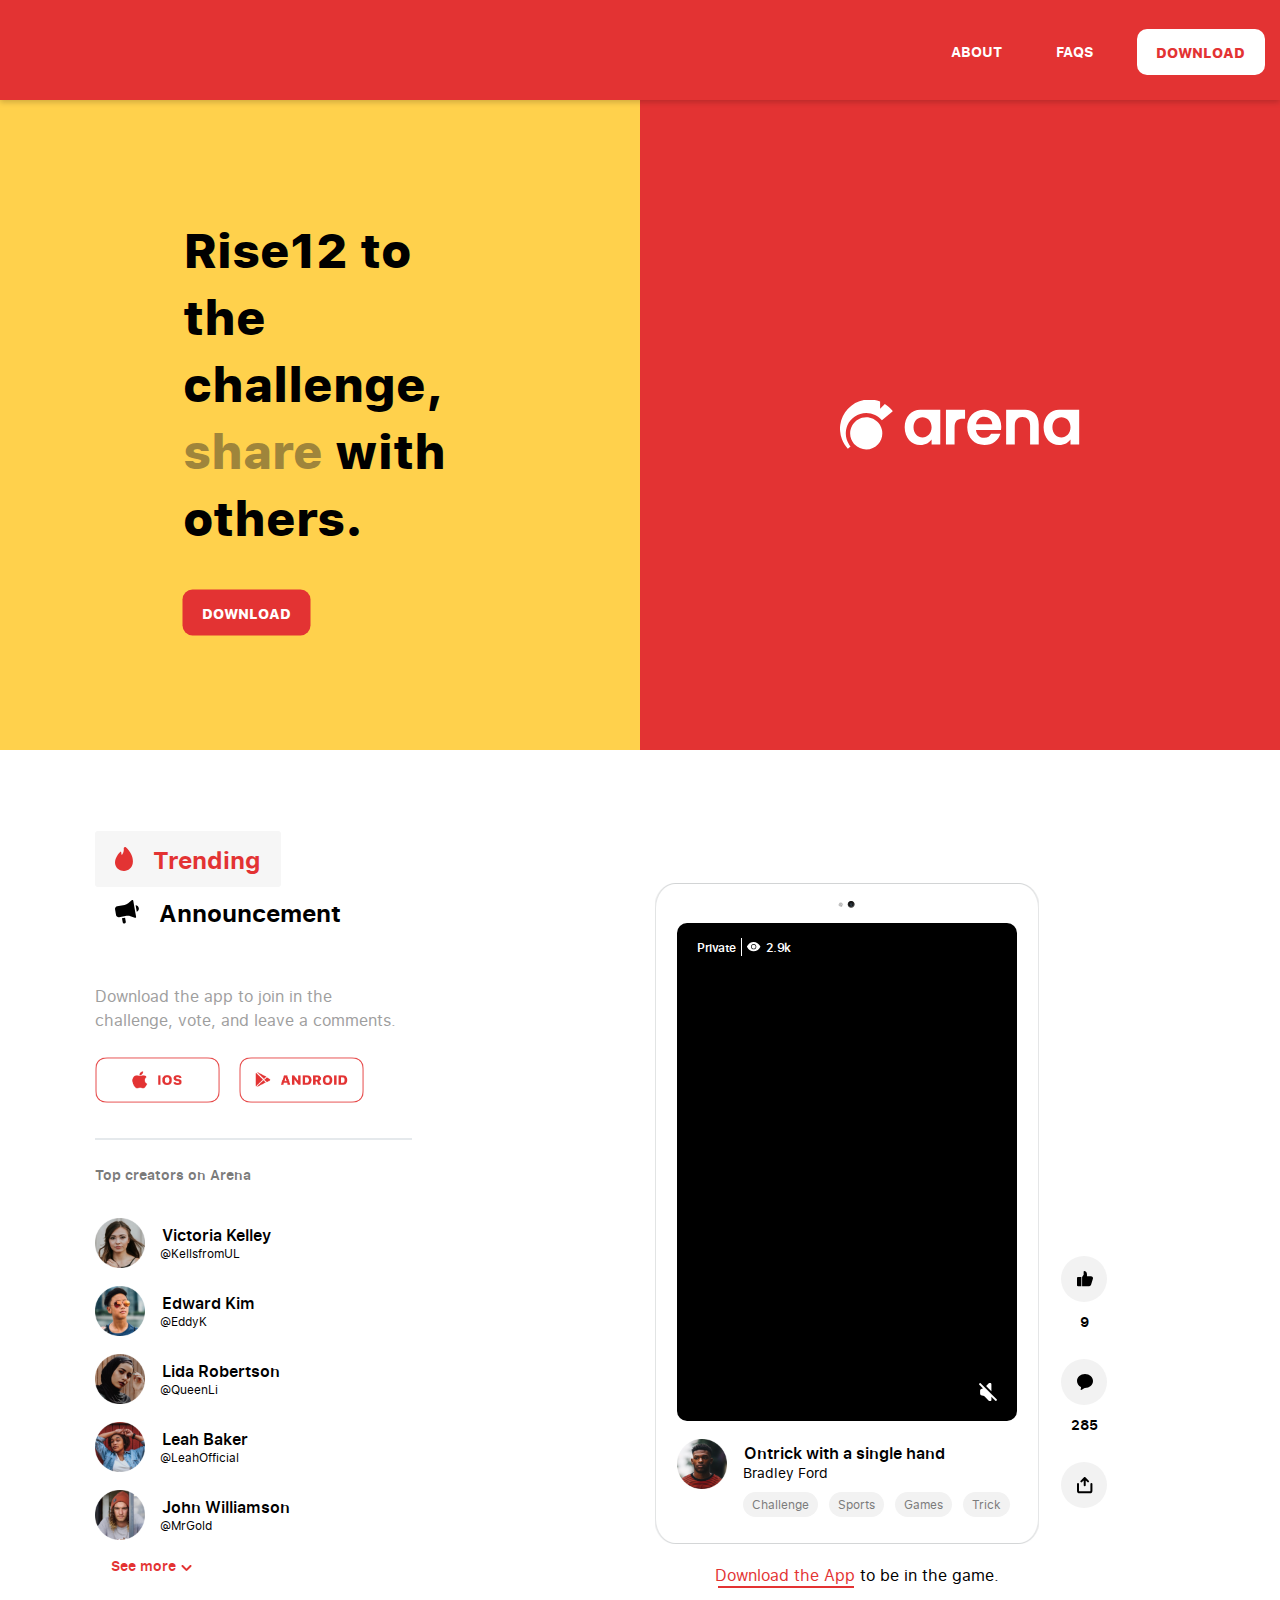
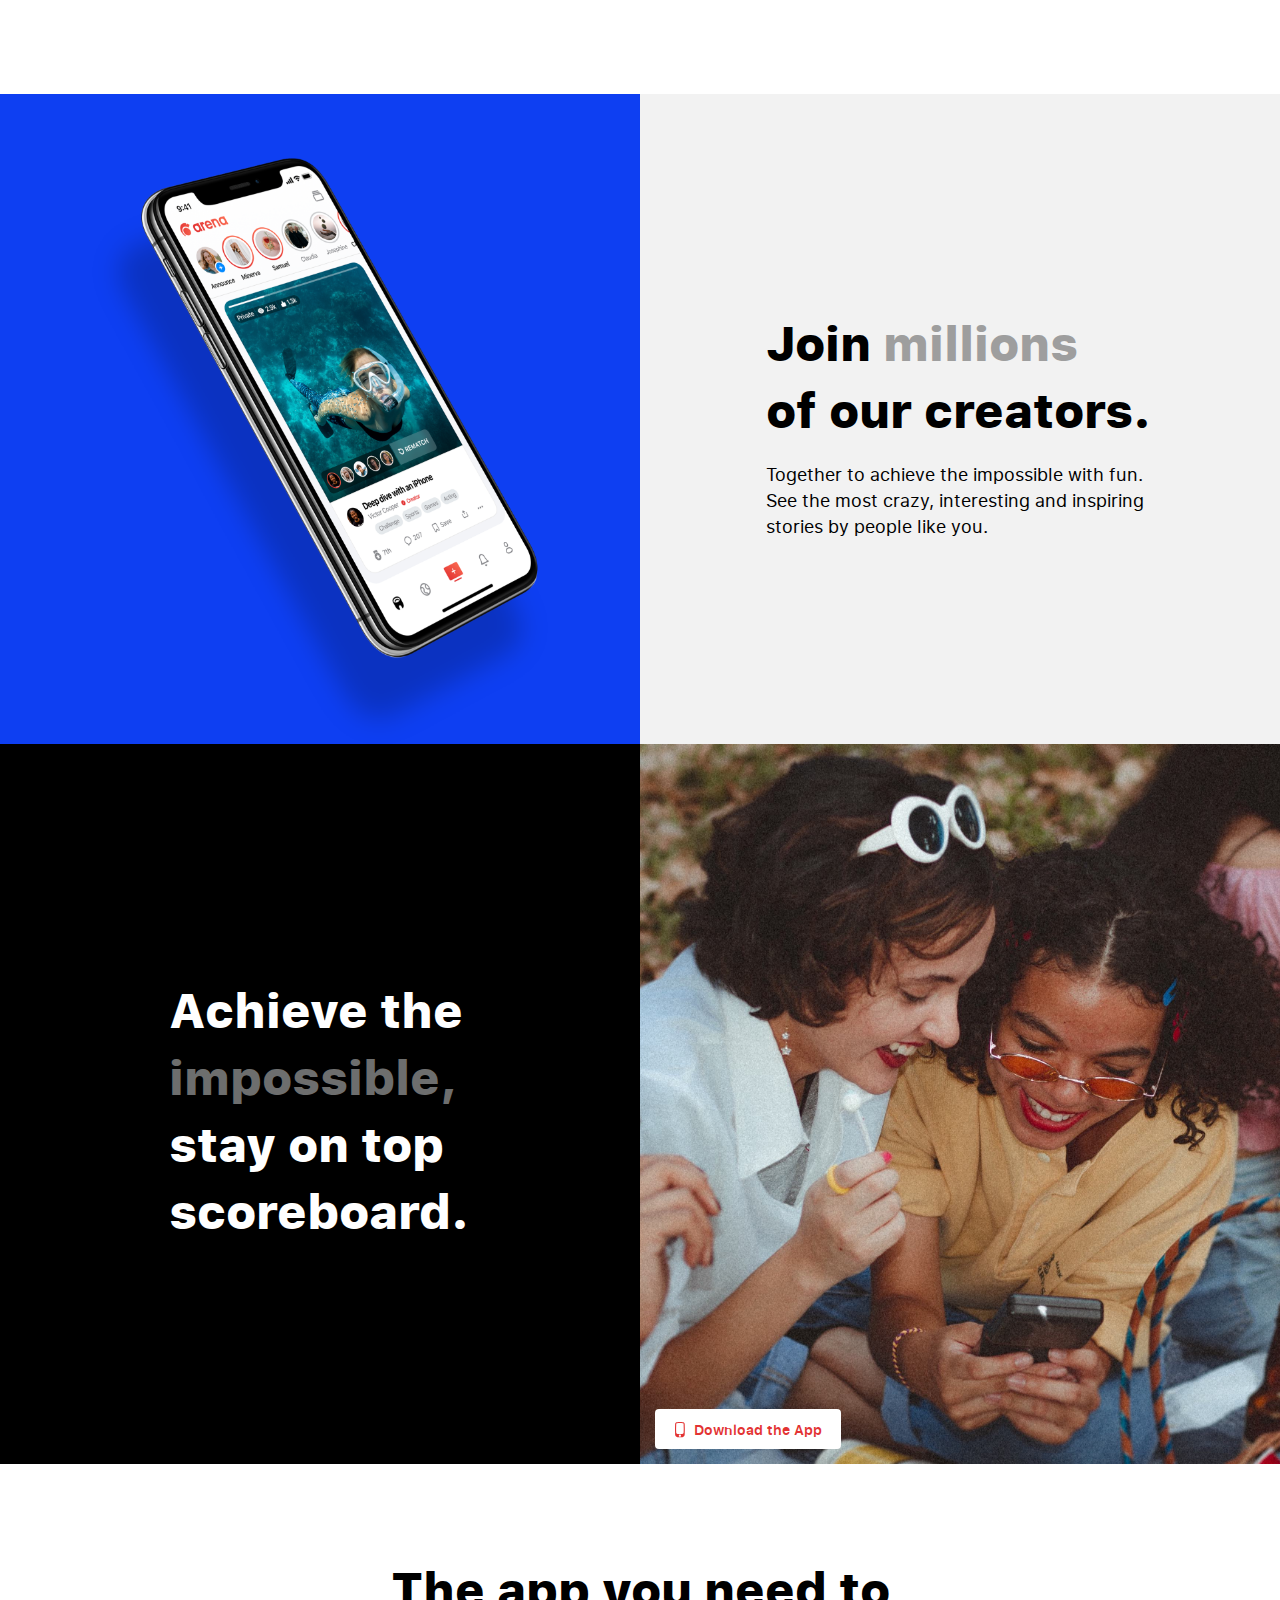
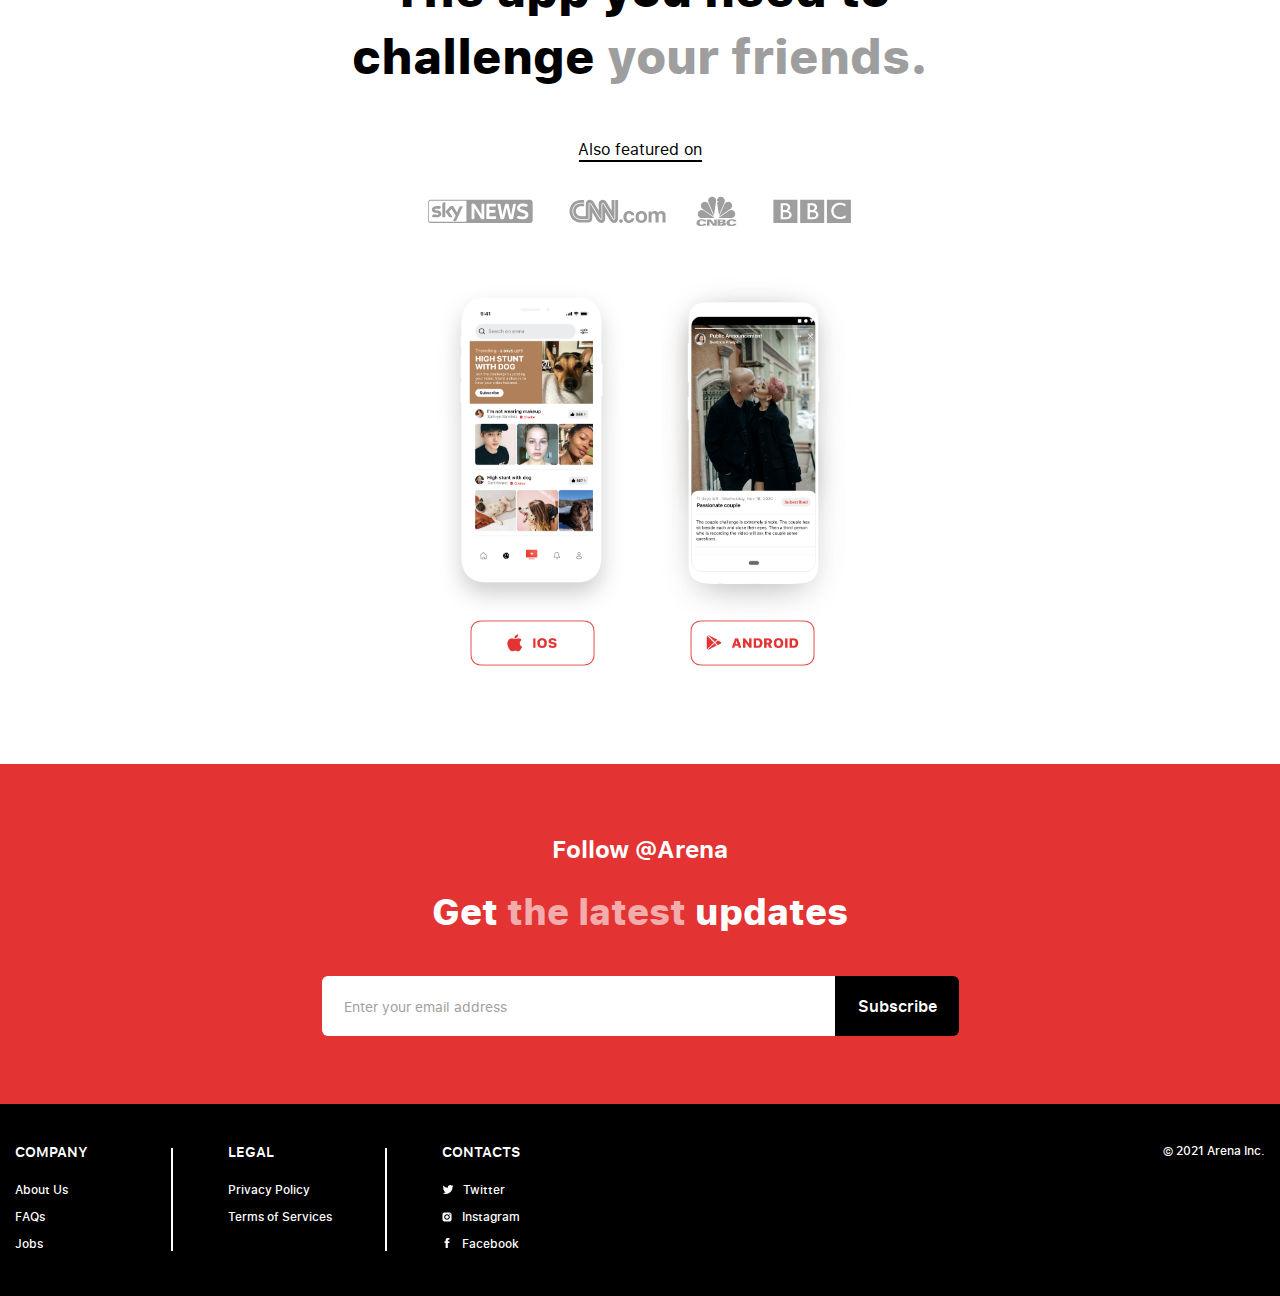
==== commit 28bf258c: "3" ====
--- a/index.html
+++ b/index.html
@@ -84,7 +84,7 @@
      <div class="hero_img">
         <div class="col-lg-6 col-md-6 col-sm-6 col-xs-12 container hero_img_content1">
 		  <div>
-			<h2>Rise2 to the challenge, <span>share</span> with others.</h2>
+			<h2>Rise12 to the challenge, <span>share</span> with others.</h2>
 			<a href="#the_app_you_need_con" class="hero_sec_download_anchor"><button type="button" class="hero_sec_download_btn">DOWNLOAD</button></a>
 		  </div>
         </div>
@@ -252,6 +252,7 @@
 		        </div>
 		    </div>
 			   <div class="col-lg-6 col-md-6 col-sm-6 col-xs-12 trending_announce_content2 tab-pane" id="live_stats_click2">
+				   <div class="trending_announce_inner_con2">
 
 					    <div id="video-containertwo">
 								<div class="views">
@@ -303,6 +304,7 @@
 					     <h4 class="four_days_left">4 days left&nbsp;&nbsp; <span></span> &nbsp;&nbsp;Sunday, Nov 08, 2020</h4>
 					   </div>
 					 </div>
+				   </div>
 				   <h2><a href="#the_app_you_need_con">Download the App</a> to announce your challenge.</h2>
 				   <div class="like_comm_shar_con">
 	              <div class="like_comm_shar_inner_con3">
--- a/css/style.css
+++ b/css/style.css
@@ -1804,18 +1804,7 @@
 }
 .trending_announce_main_con .trending_announce_content2 .trending_announce_inner_con2 #video-container video,
 .trending_announce_main_con .trending_announce_content2 .trending_announce_inner_con2 #video-containertwo video{
-  -webkit-border-radius: 10px;
-  -moz-border-radius: 10px;
-  -ms-border-radius: 10px;
-  -o-border-radius: 10px;
-  border-radius: 10px;
-position: relative;
-display: none;
-left: 0;
-top: 0;
-width: 100%;
-    height: 100%;
-    object-fit: cover;
+
 }
 .trending_announce_main_con .trending_announce_content2 .trending_announce_inner_con2 #video-container video.active,
 .trending_announce_main_con .trending_announce_content2 .trending_announce_inner_con2 #video-containertwo video.active{
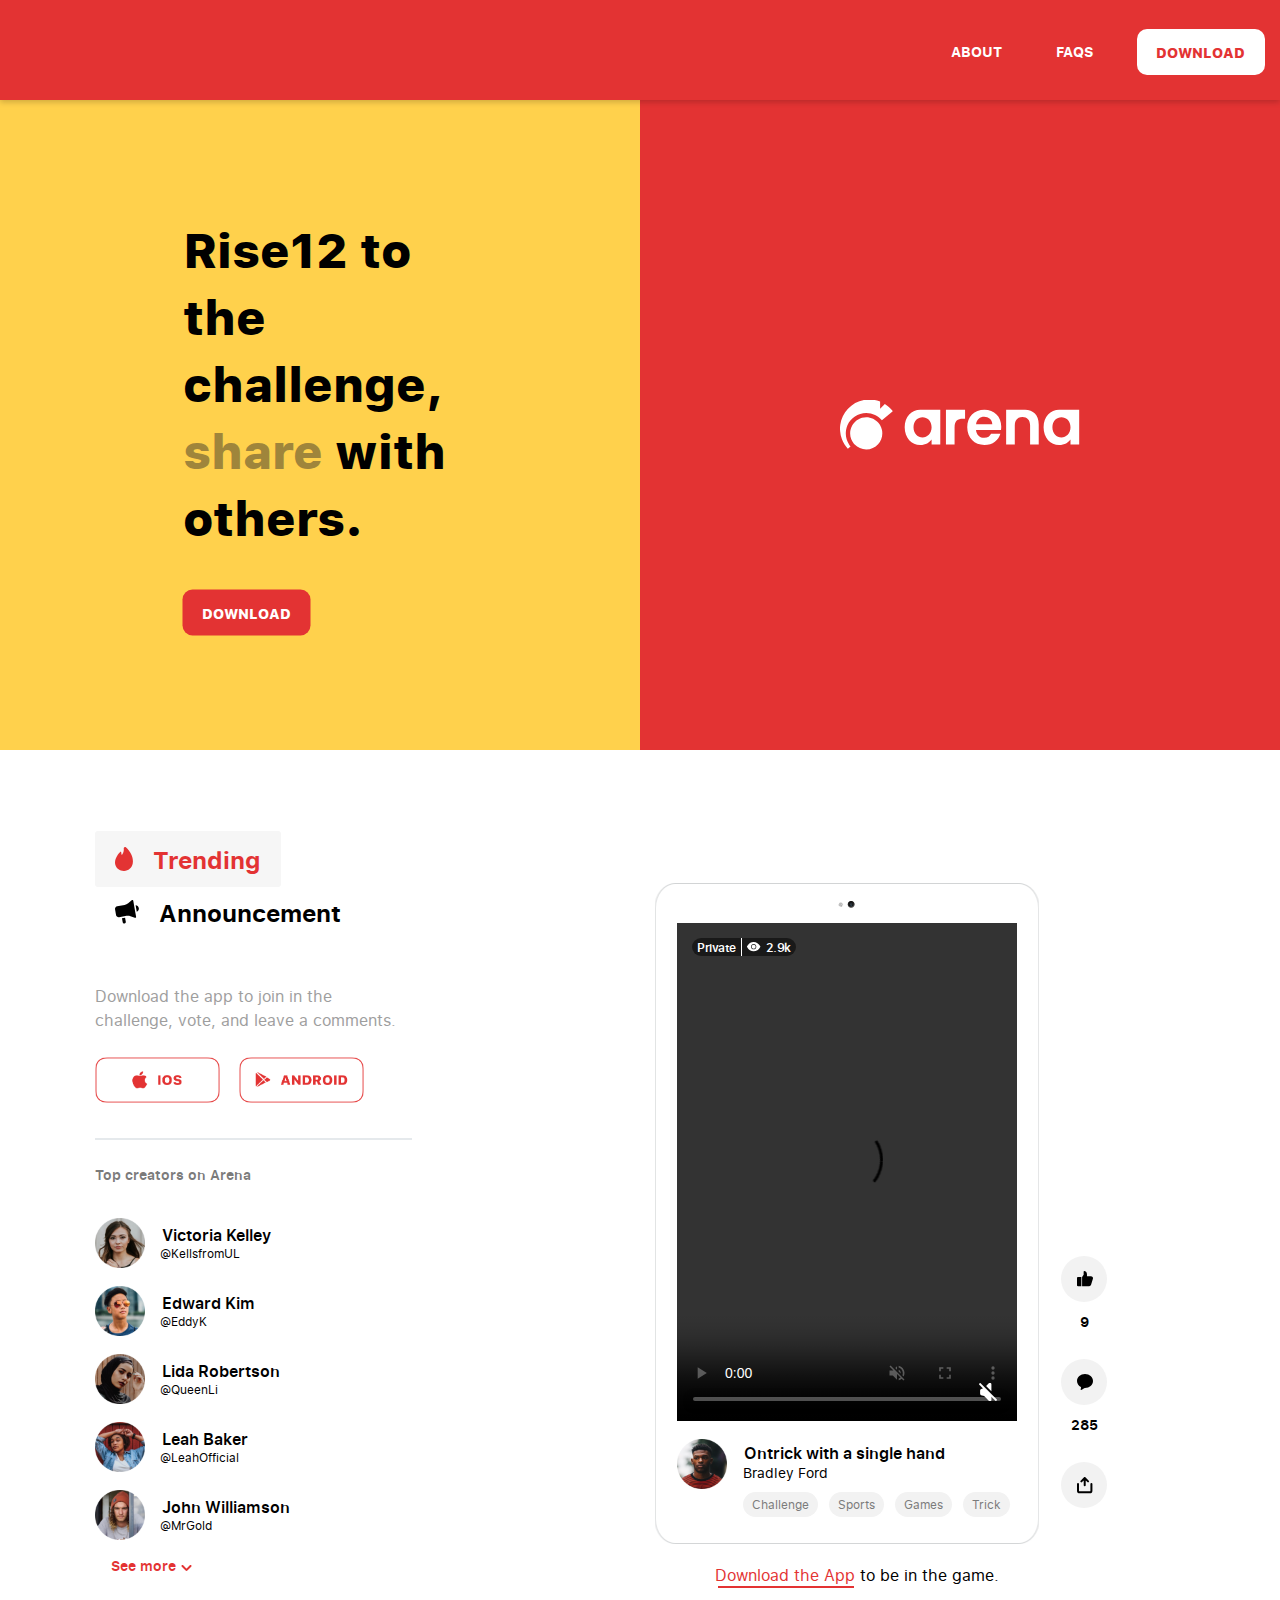
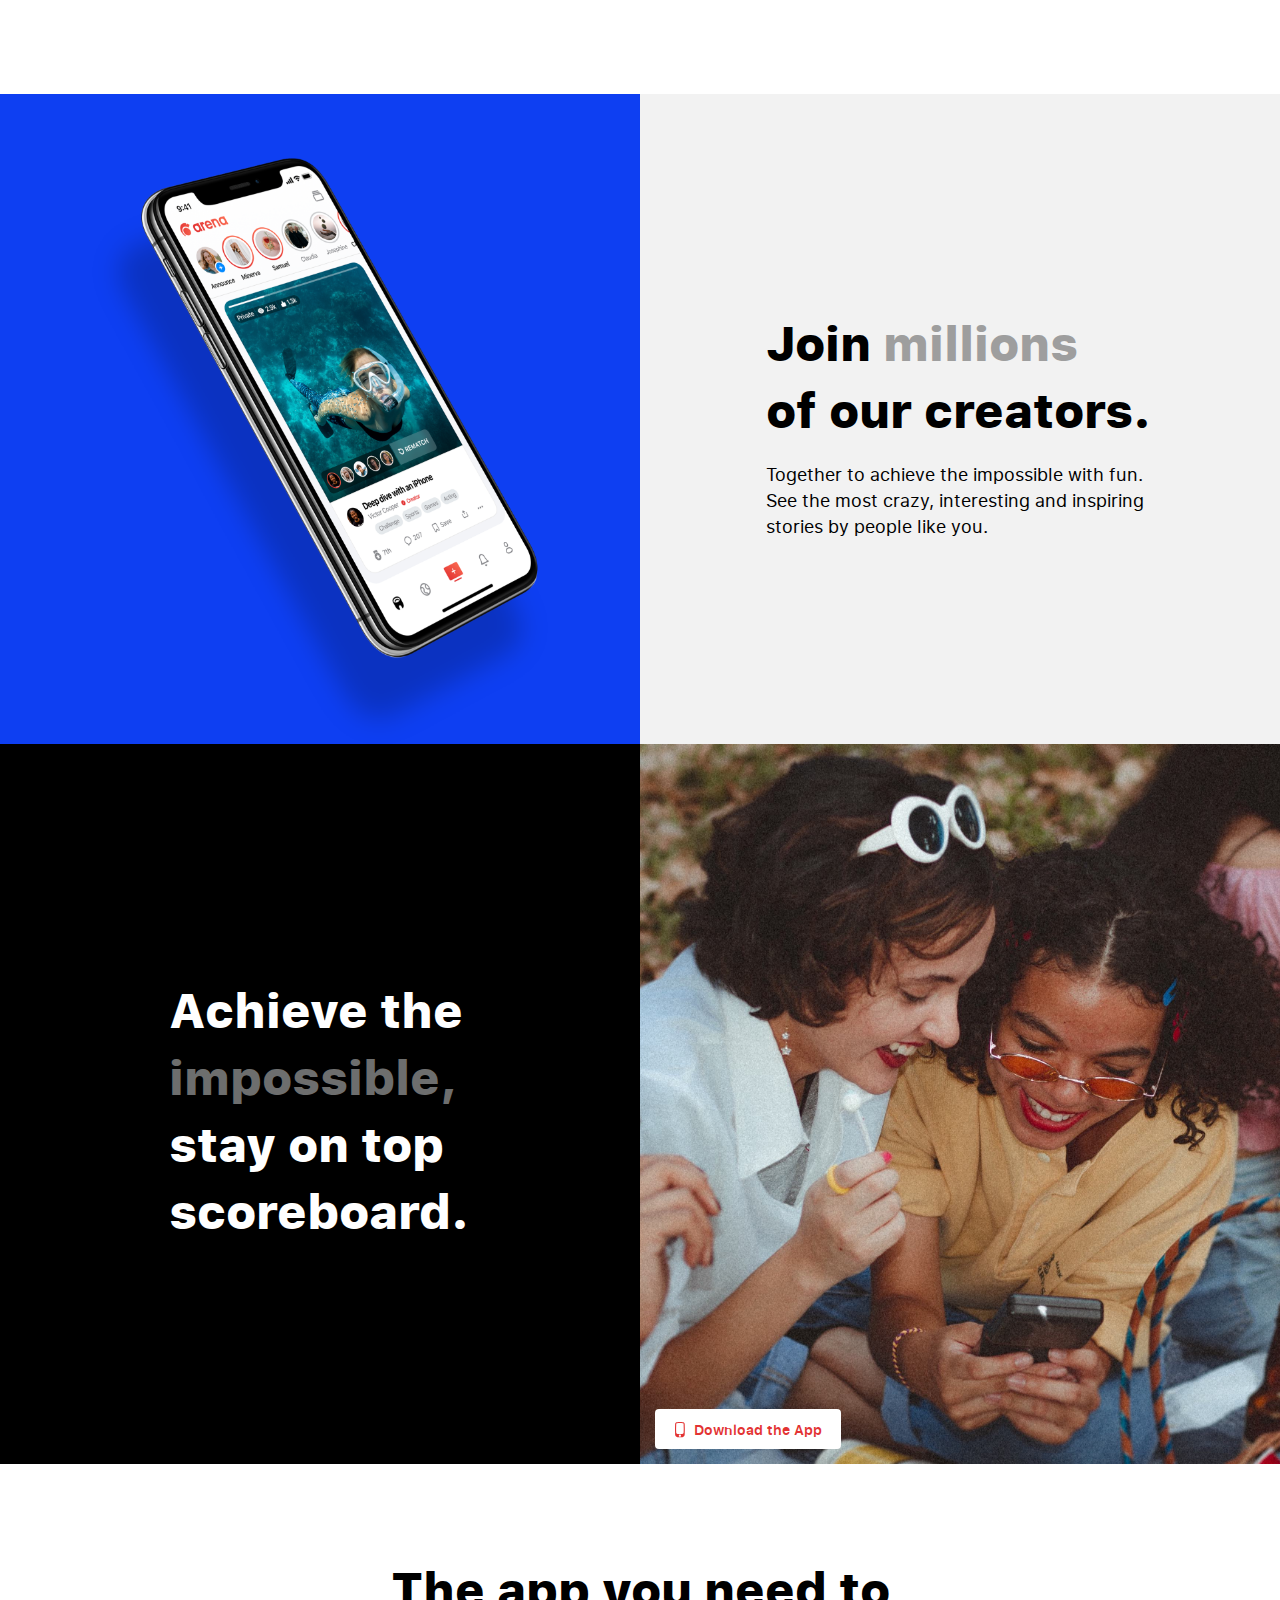
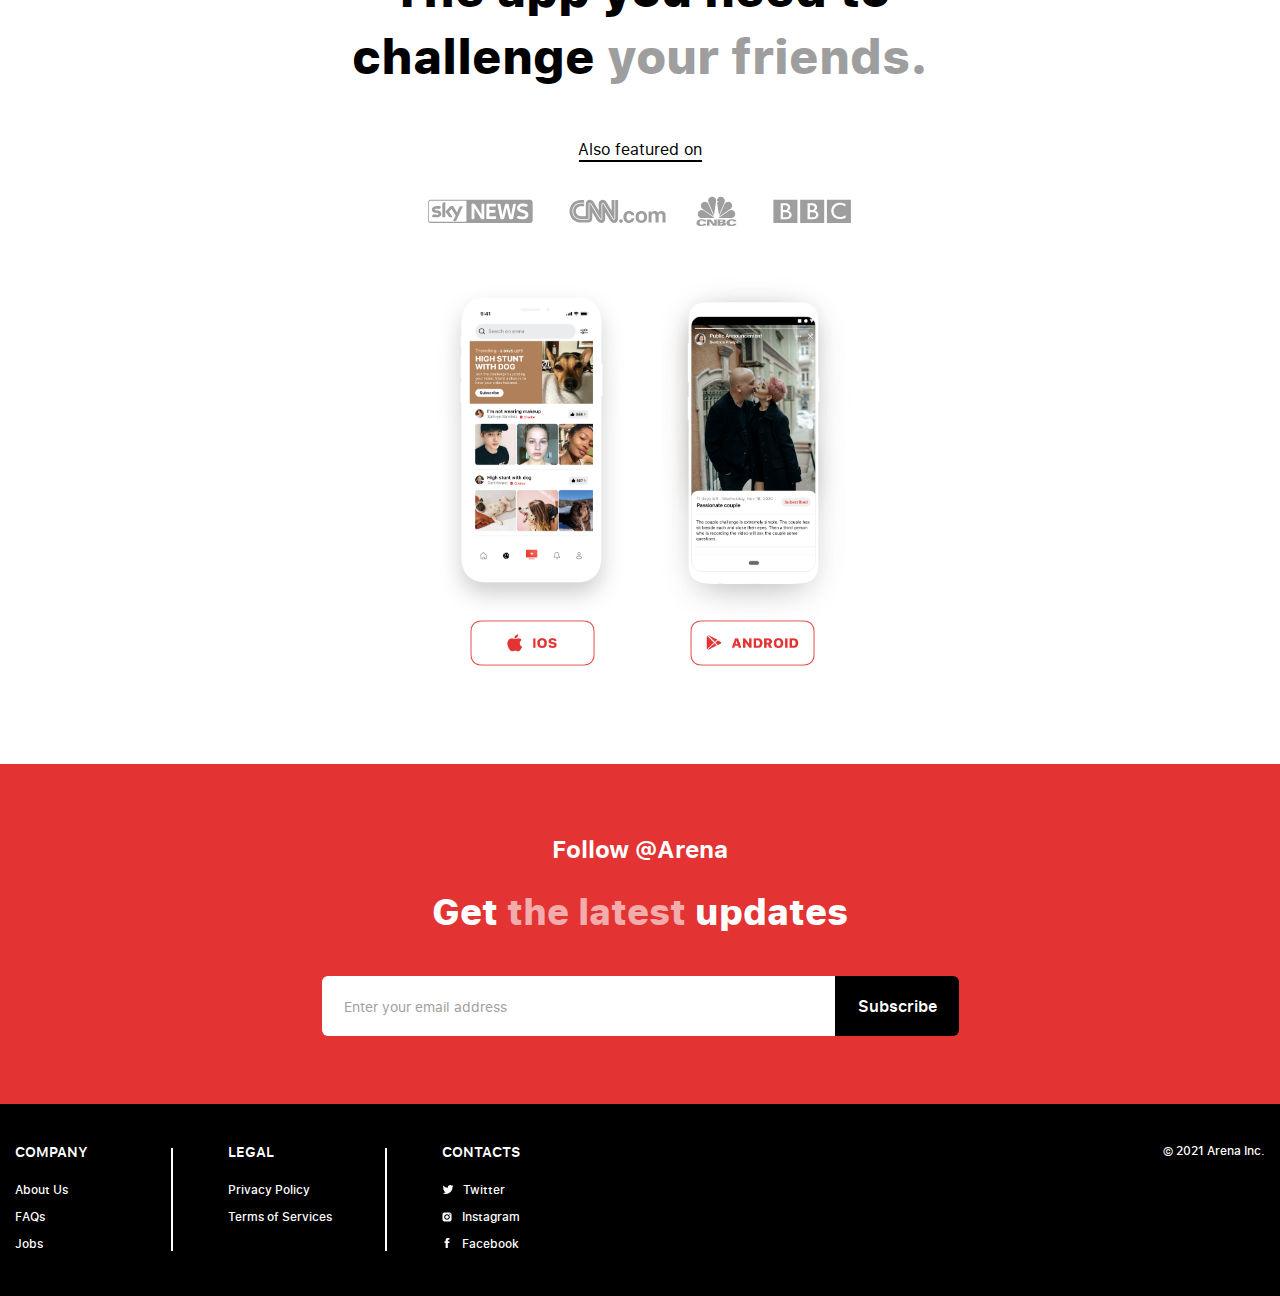
==== commit a70565bb: "te" ====
--- a/index.html
+++ b/index.html
@@ -174,7 +174,7 @@
 								<div class="hr"></div>
 							 	<div class="count"><img src="images/video-views-eye-icon.svg"> <b>2.9k</b></div>
 							 </div>
- 								<video id="video_trand_1" class="active" width="100%" height="100%" autoplay muted>
+ 								<video id="video_trand_1" class="active" width="100%" height="100%" autoplay muted controls>
 							   <source src="1.mp4" type="video/mp4">
 							   <source src="1.ogg" type="video/ogg">
 							 		Your browser does not support the video tag.
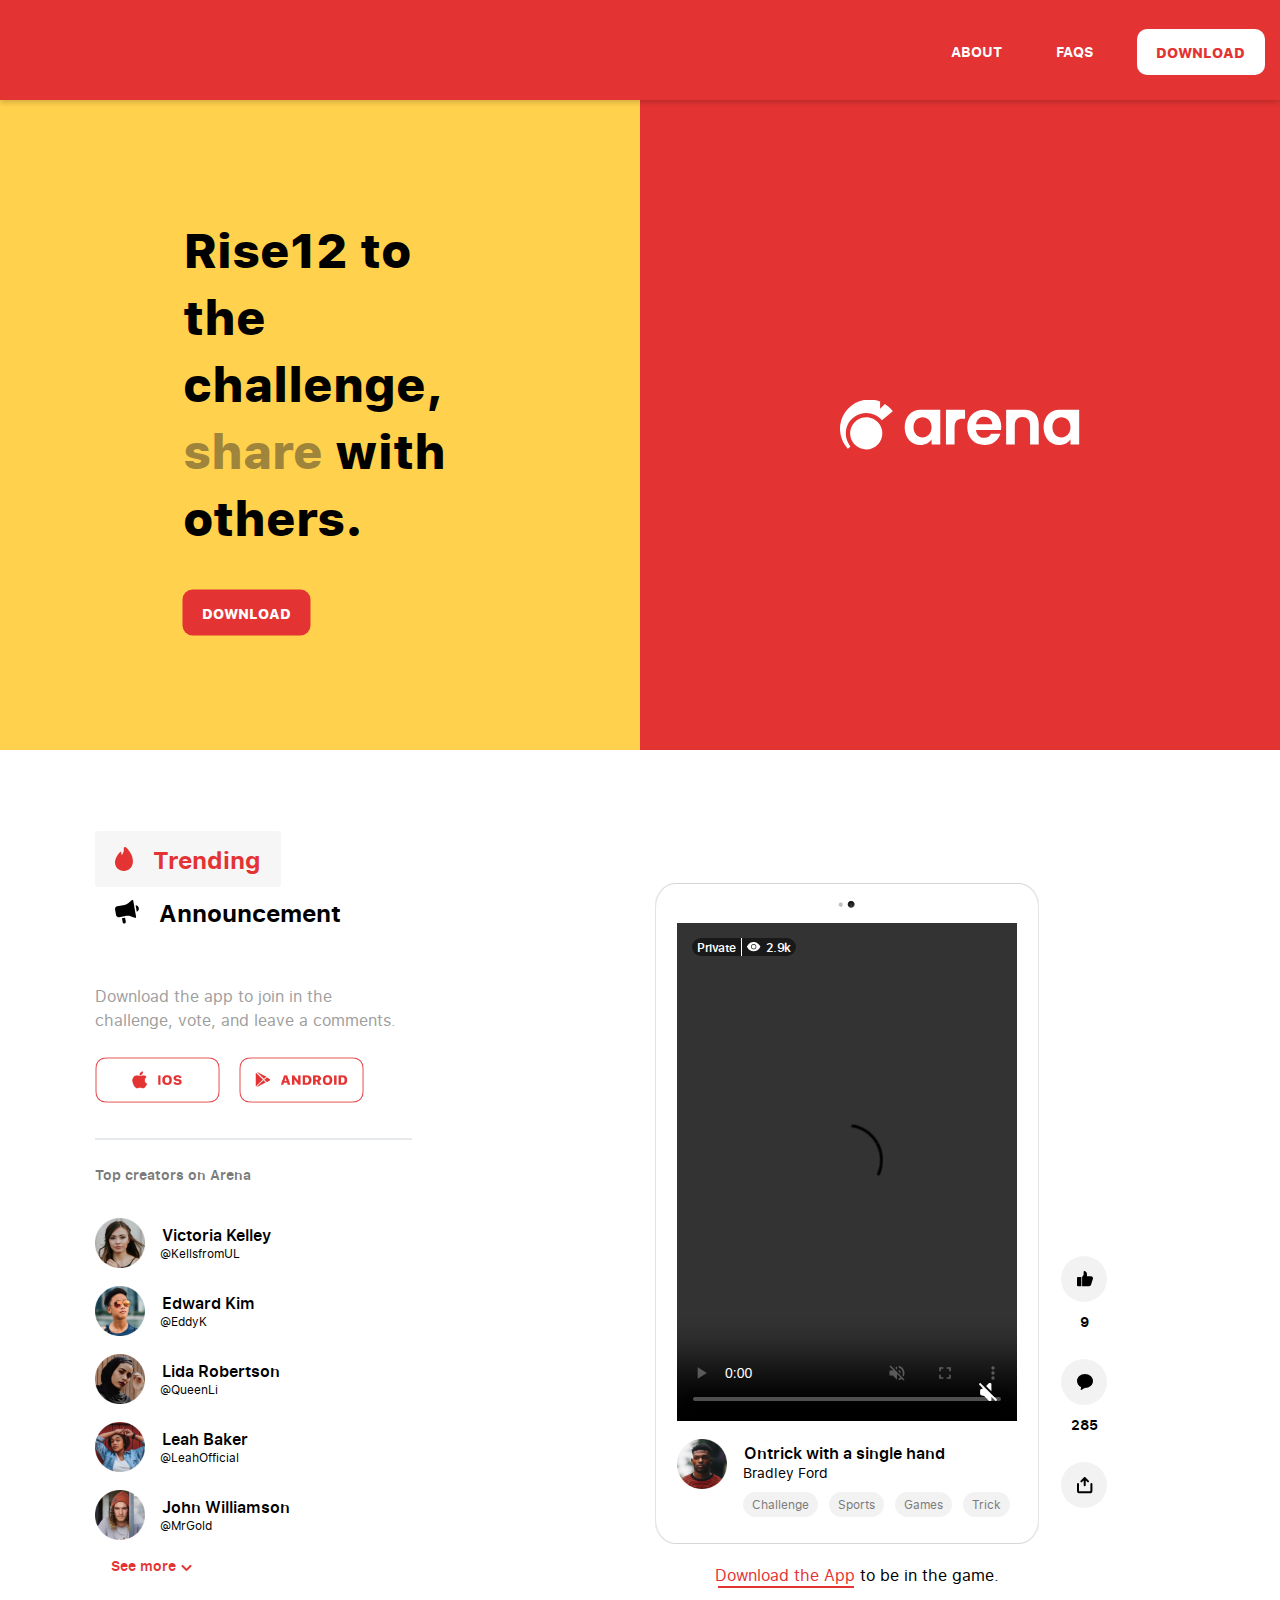
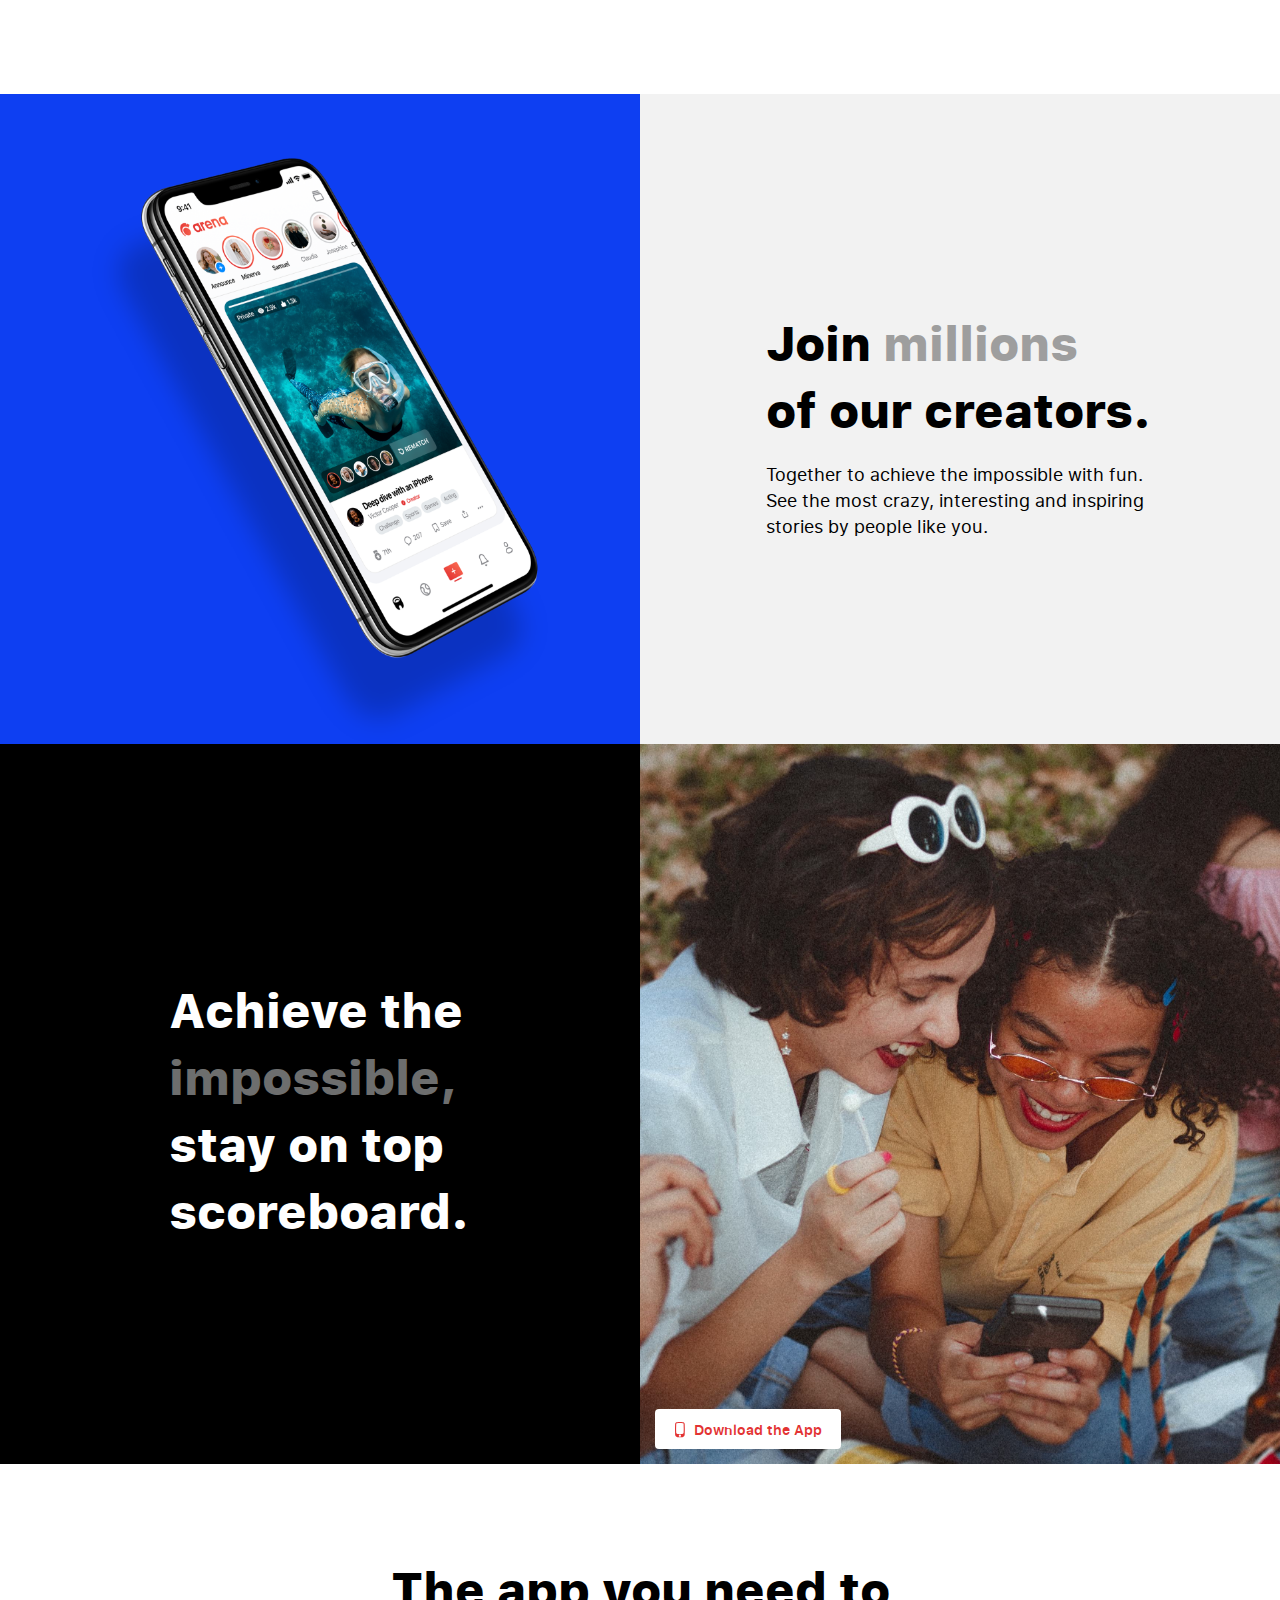
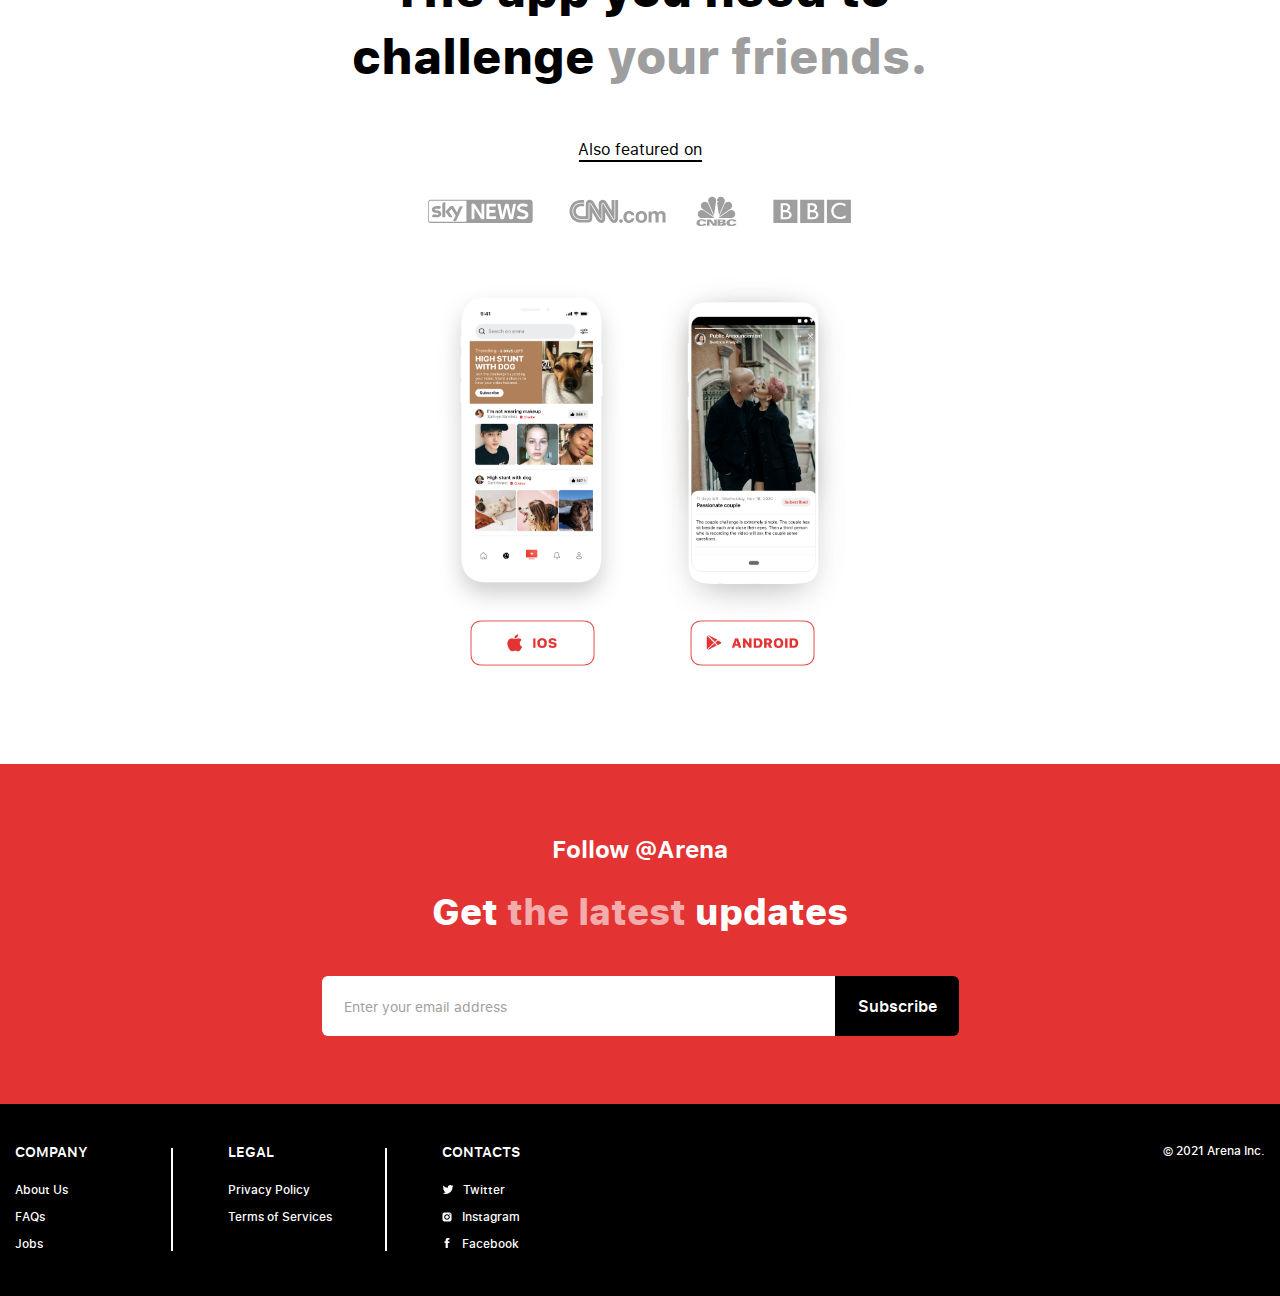
==== commit 4dee0b04: "2" ====
--- a/index.html
+++ b/index.html
@@ -179,31 +179,7 @@
 							   <source src="1.ogg" type="video/ogg">
 							 		Your browser does not support the video tag.
 							 	</video>
-								<video id="video_trand_2" width="100%" height="100%"  muted>
-							   <source src="2.mp4" type="video/mp4">
-							   <source src="2.ogg" type="video/ogg">
-							 		Your browser does not support the video tag.
-							 	</video>
-								<video id="video_trand_3" width="100%" height="100%"  muted>
-								 <source src="3.mp4" type="video/mp4">
-								 <source src="3.ogg" type="video/ogg">
-									Your browser does not support the video tag.
-								</video>
-								<video id="video_trand_4" width="100%" height="100%"  muted>
-								 <source src="4.mp4" type="video/mp4">
-								 <source src="4.ogg" type="video/ogg">
-									Your browser does not support the video tag.
-								</video>
-								<video id="video_trand_5" width="100%" height="100%"  muted>
-								 <source src="5.mp4" type="video/mp4">
-								 <source src="5.ogg" type="video/ogg">
-									Your browser does not support the video tag.
-								</video>
-								<video id="video_trand_6" width="100%" height="100%"  muted>
-								 <source src="6.mp4" type="video/mp4">
-								 <source src="6.ogg" type="video/ogg">
-									Your browser does not support the video tag.
-								</video>
+								
  							<div class="volume"><img src="images/volume.svg" alt=""></div>
 					   </div> </div>
 						 <div class="video_trand_1_info">
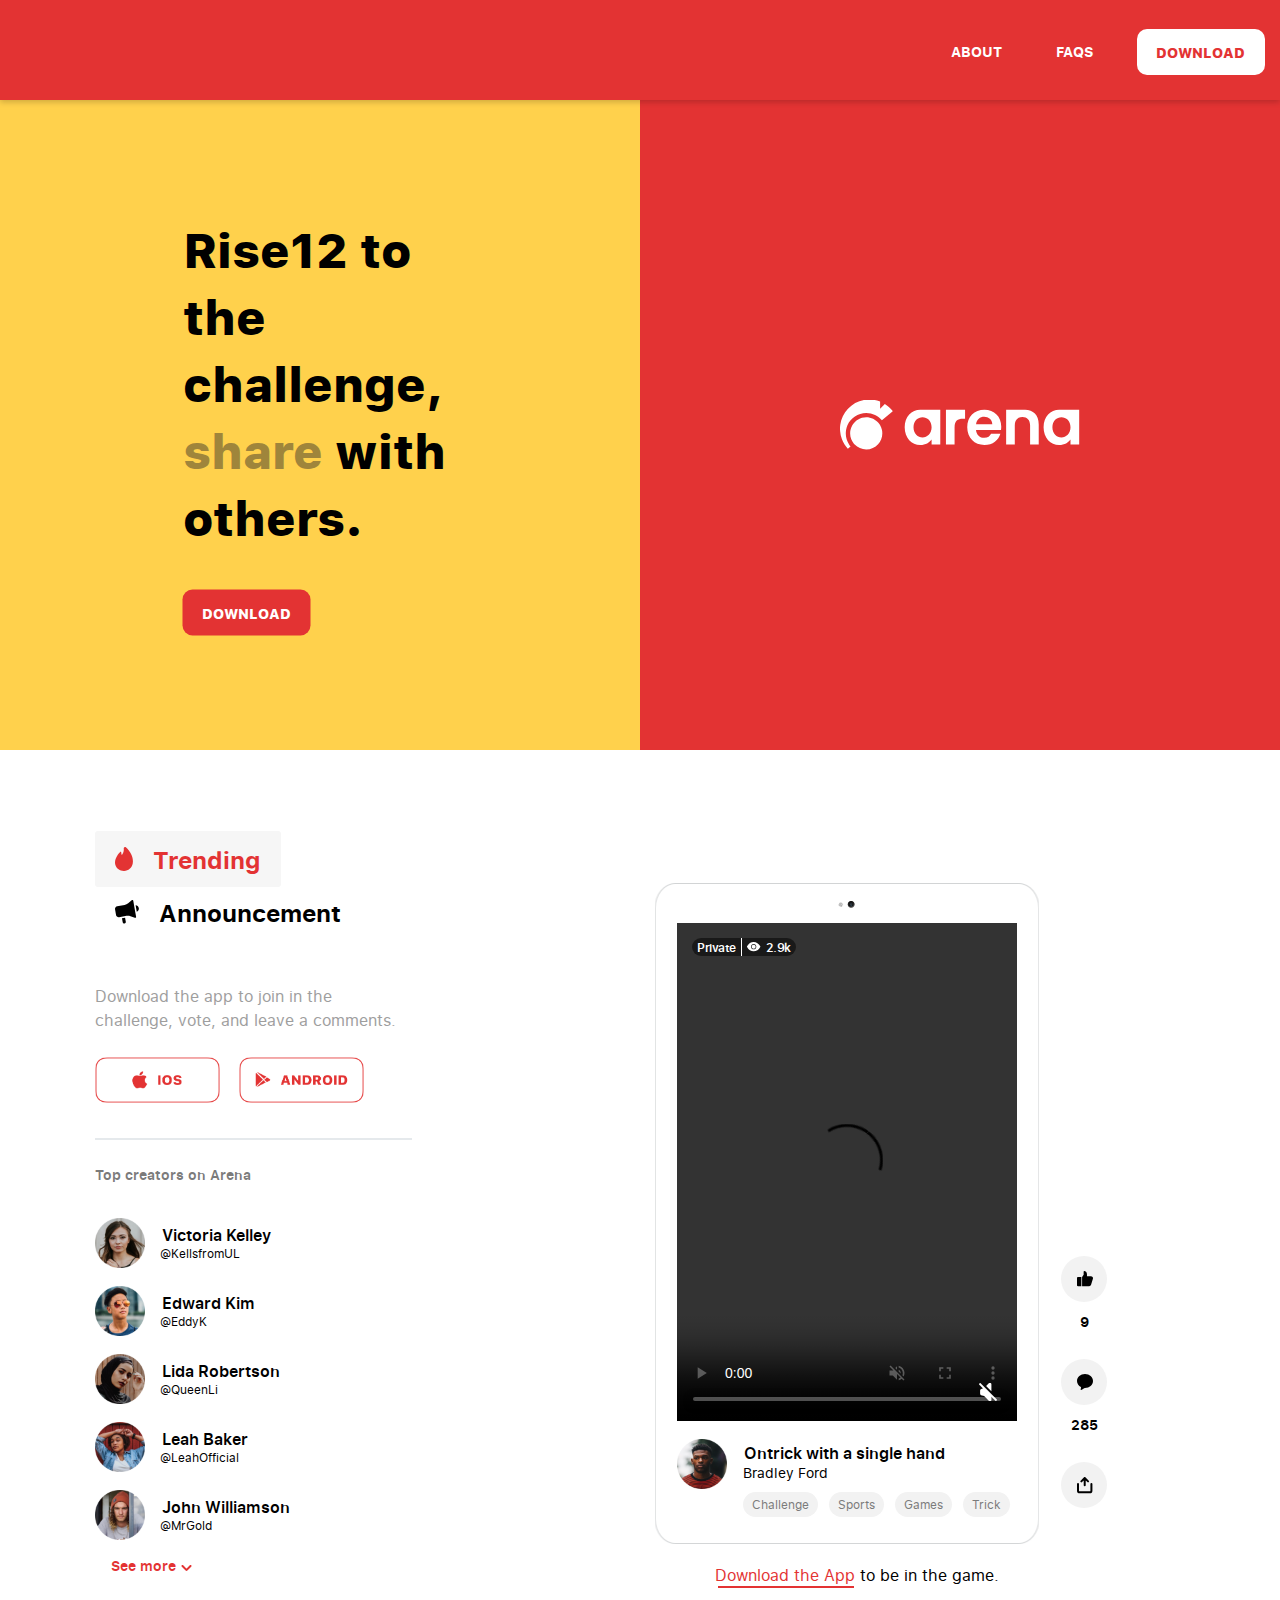
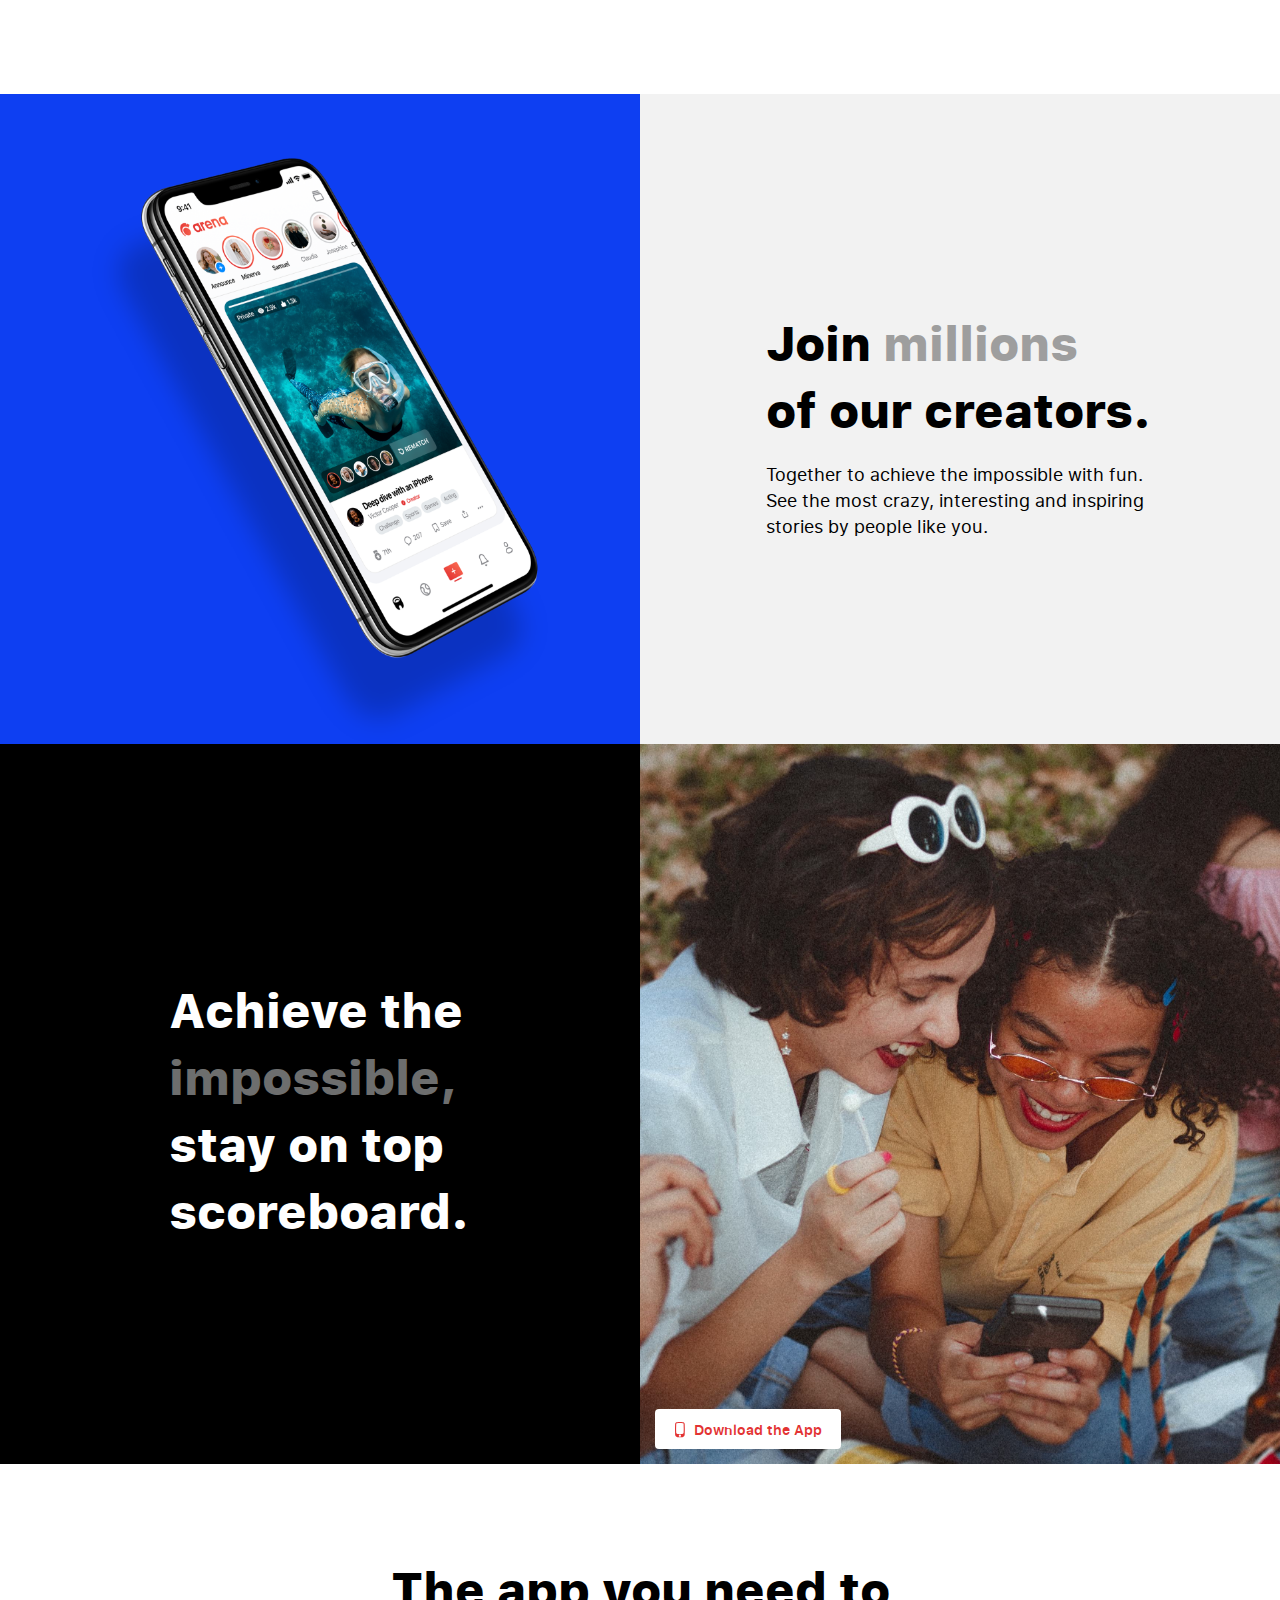
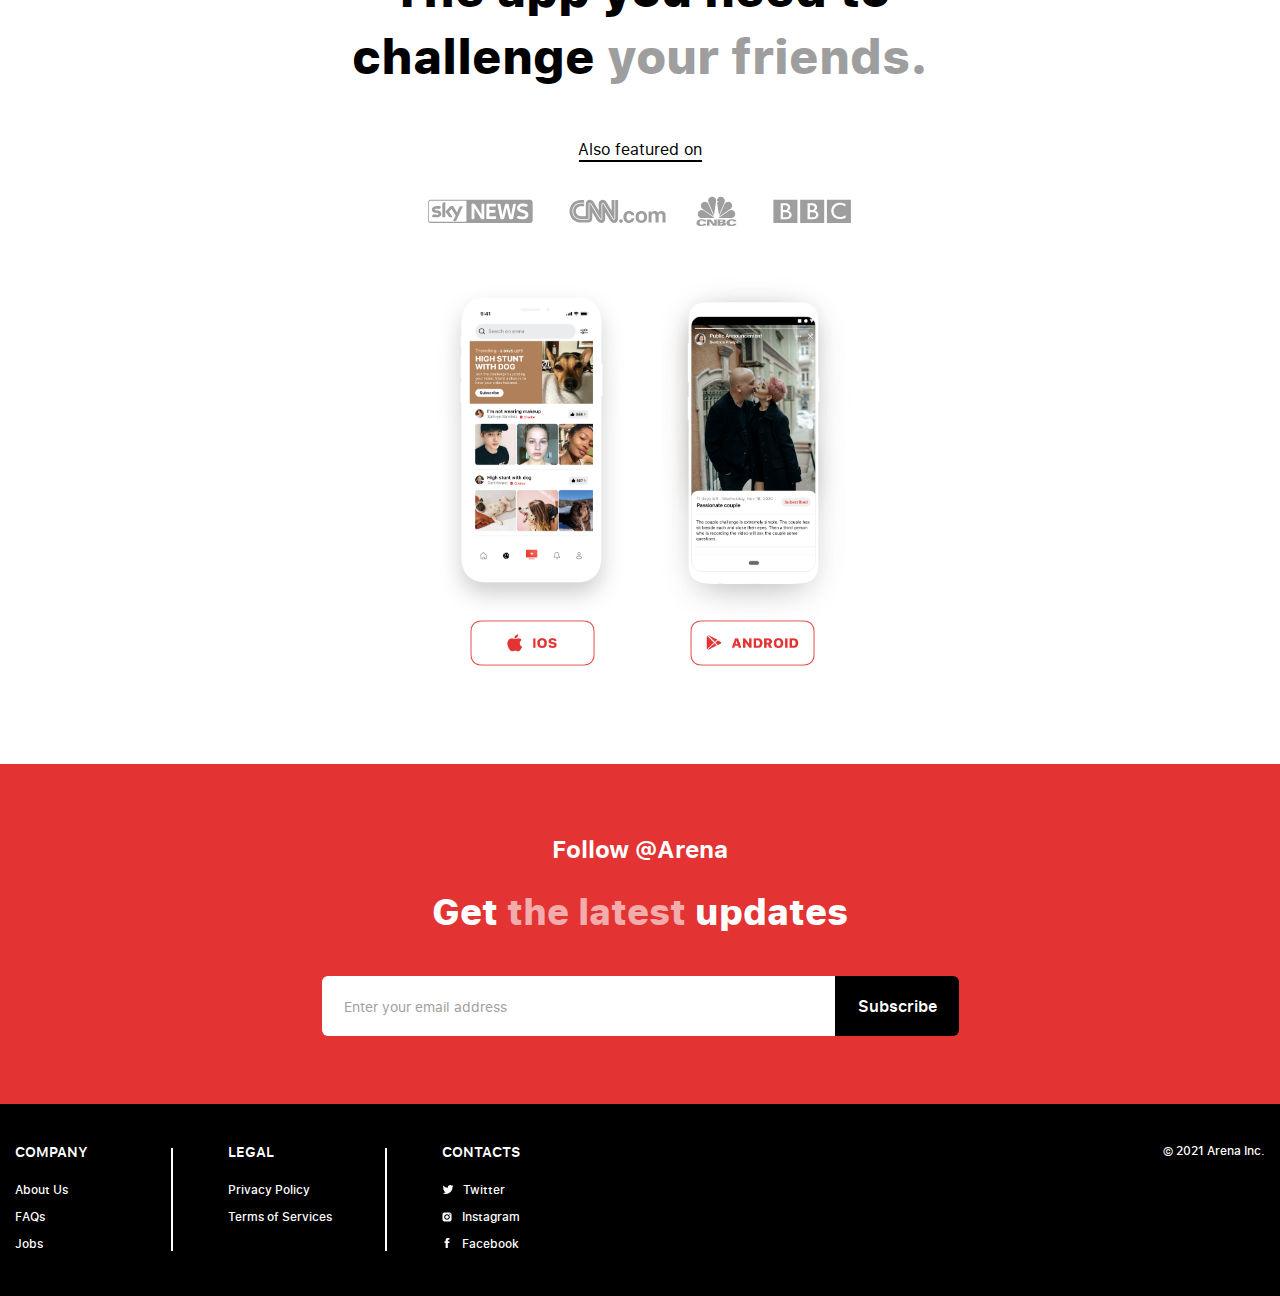
==== commit f673ab80: "3" ====
--- a/index.html
+++ b/index.html
@@ -179,7 +179,7 @@
 							   <source src="1.ogg" type="video/ogg">
 							 		Your browser does not support the video tag.
 							 	</video>
-								
+
  							<div class="volume"><img src="images/volume.svg" alt=""></div>
 					   </div> </div>
 						 <div class="video_trand_1_info">
@@ -230,45 +230,7 @@
 			   <div class="col-lg-6 col-md-6 col-sm-6 col-xs-12 trending_announce_content2 tab-pane" id="live_stats_click2">
 				   <div class="trending_announce_inner_con2">
 
-					    <div id="video-containertwo">
-								<div class="views">
-							 	 <div class="type">Private</div>
-								 <div class="hr"></div>
-							 	 <div class="count"><img src="images/video-views-eye-icon.svg"> <b>1.4k</b></div>
-							  </div>
-								<video id="video_Announcement_1" width="100%" height="100%"  muted>
-							   <source src="6.mp4" type="video/mp4">
-							   <source src="6.ogg" type="video/ogg">
-							 		Your browser does not support the video tag.
-							 	</video>
-								<video id="video_Announcement_2" class="active" width="100%" height="100%"  muted>
-							   <source src="5.mp4" type="video/mp4">
-							   <source src="5.ogg" type="video/ogg">
-							 		Your browser does not support the video tag.
-							 	</video>
-								<video id="video_Announcement_3" class="active" width="100%" height="100%"  muted>
-							   <source src="4.mp4" type="video/mp4">
-							   <source src="4.ogg" type="video/ogg">
-							 		Your browser does not support the video tag.
-							 	</video>
-								<video id="video_Announcement_4" class="active" width="100%" height="100%"  muted>
-							   <source src="3.mp4" type="video/mp4">
-							   <source src="3.ogg" type="video/ogg">
-							 		Your browser does not support the video tag.
-							 	</video>
-								<video id="video_Announcement_5" class="active" width="100%" height="100%"  muted>
-							   <source src="2.mp4" type="video/mp4">
-							   <source src="2.ogg" type="video/ogg">
-							 		Your browser does not support the video tag.
-							 	</video>
-								<video id="video_Announcement_6" class="active" width="100%" height="100%"  muted>
-							   <source src="1.mp4" type="video/mp4">
-							   <source src="1.ogg" type="video/ogg">
-							 		Your browser does not support the video tag.
-							 	</video>
-
-<div class="volume"><img src="images/volume.svg" alt=""></div>
-					    </div>
+					    
 	<div class="video_trand_2_info">
 						 	<div>
 							<img src="images/video-viewer-girl.png">
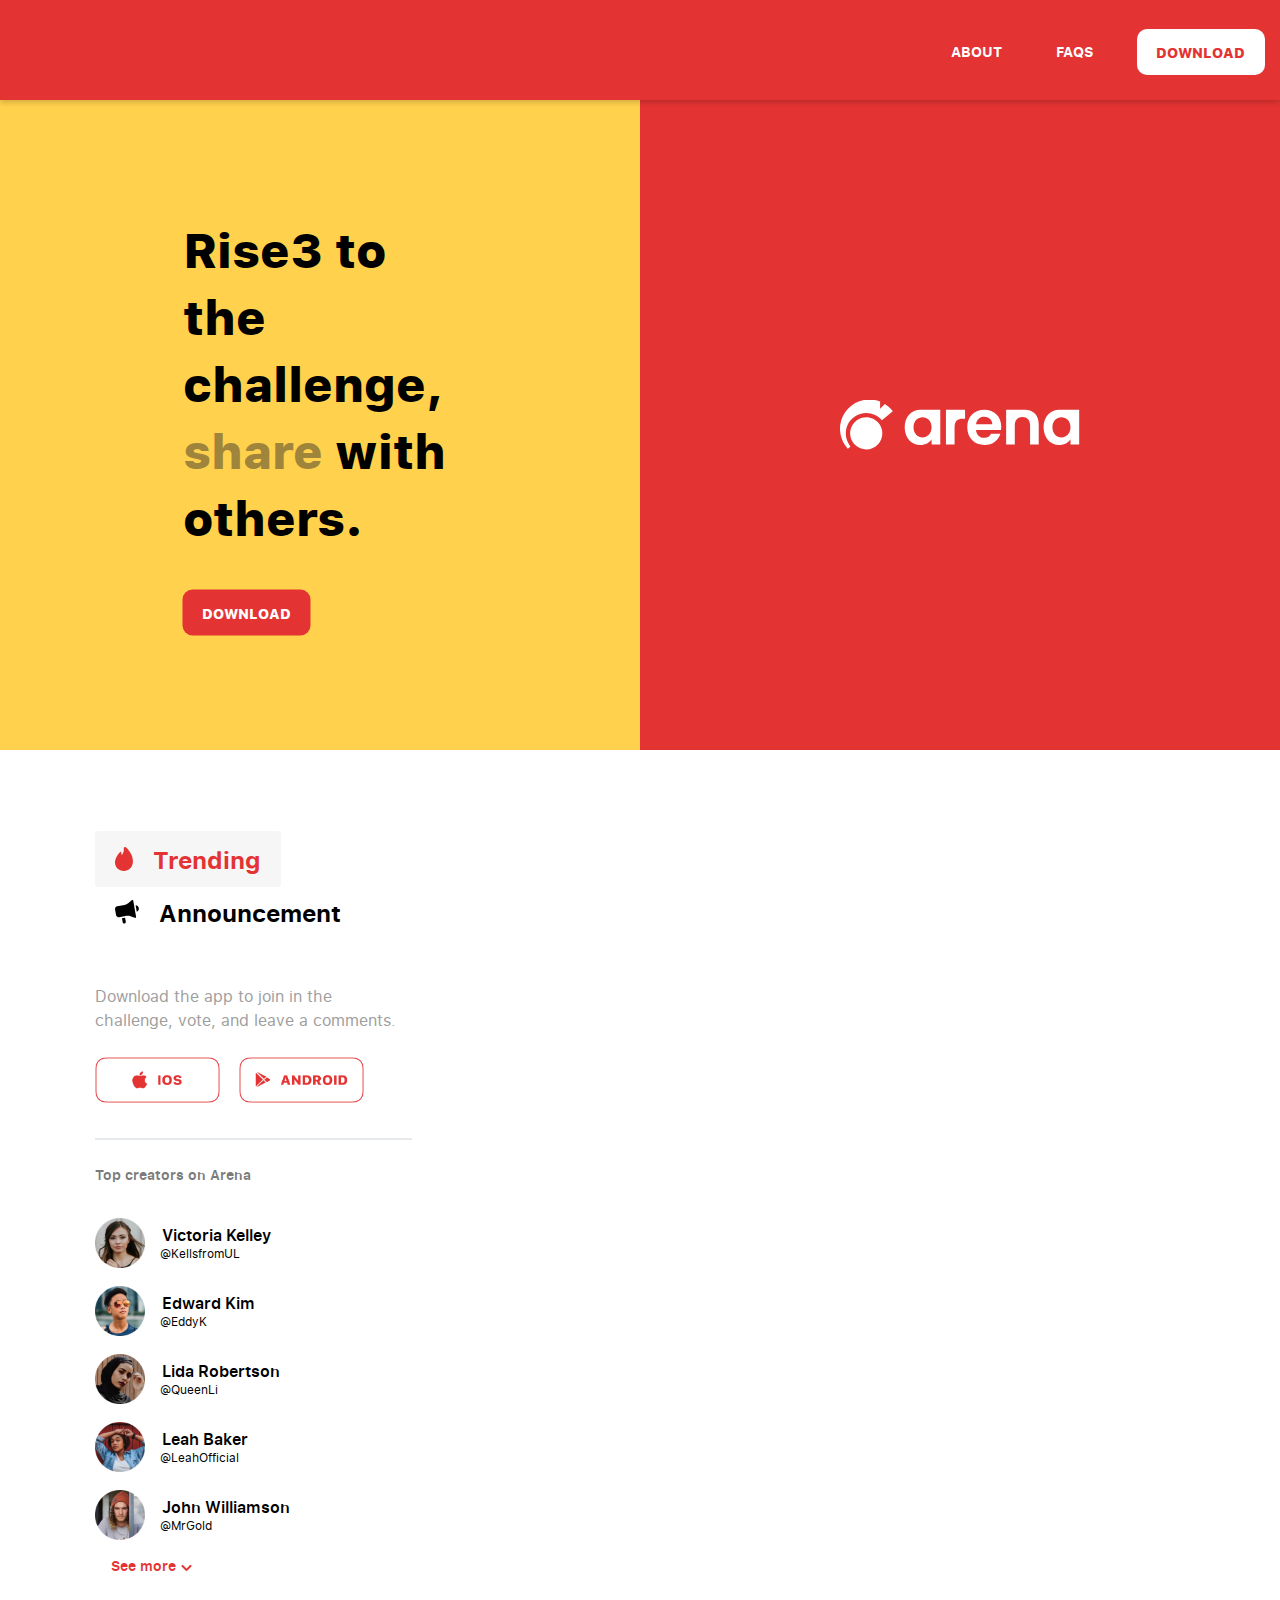
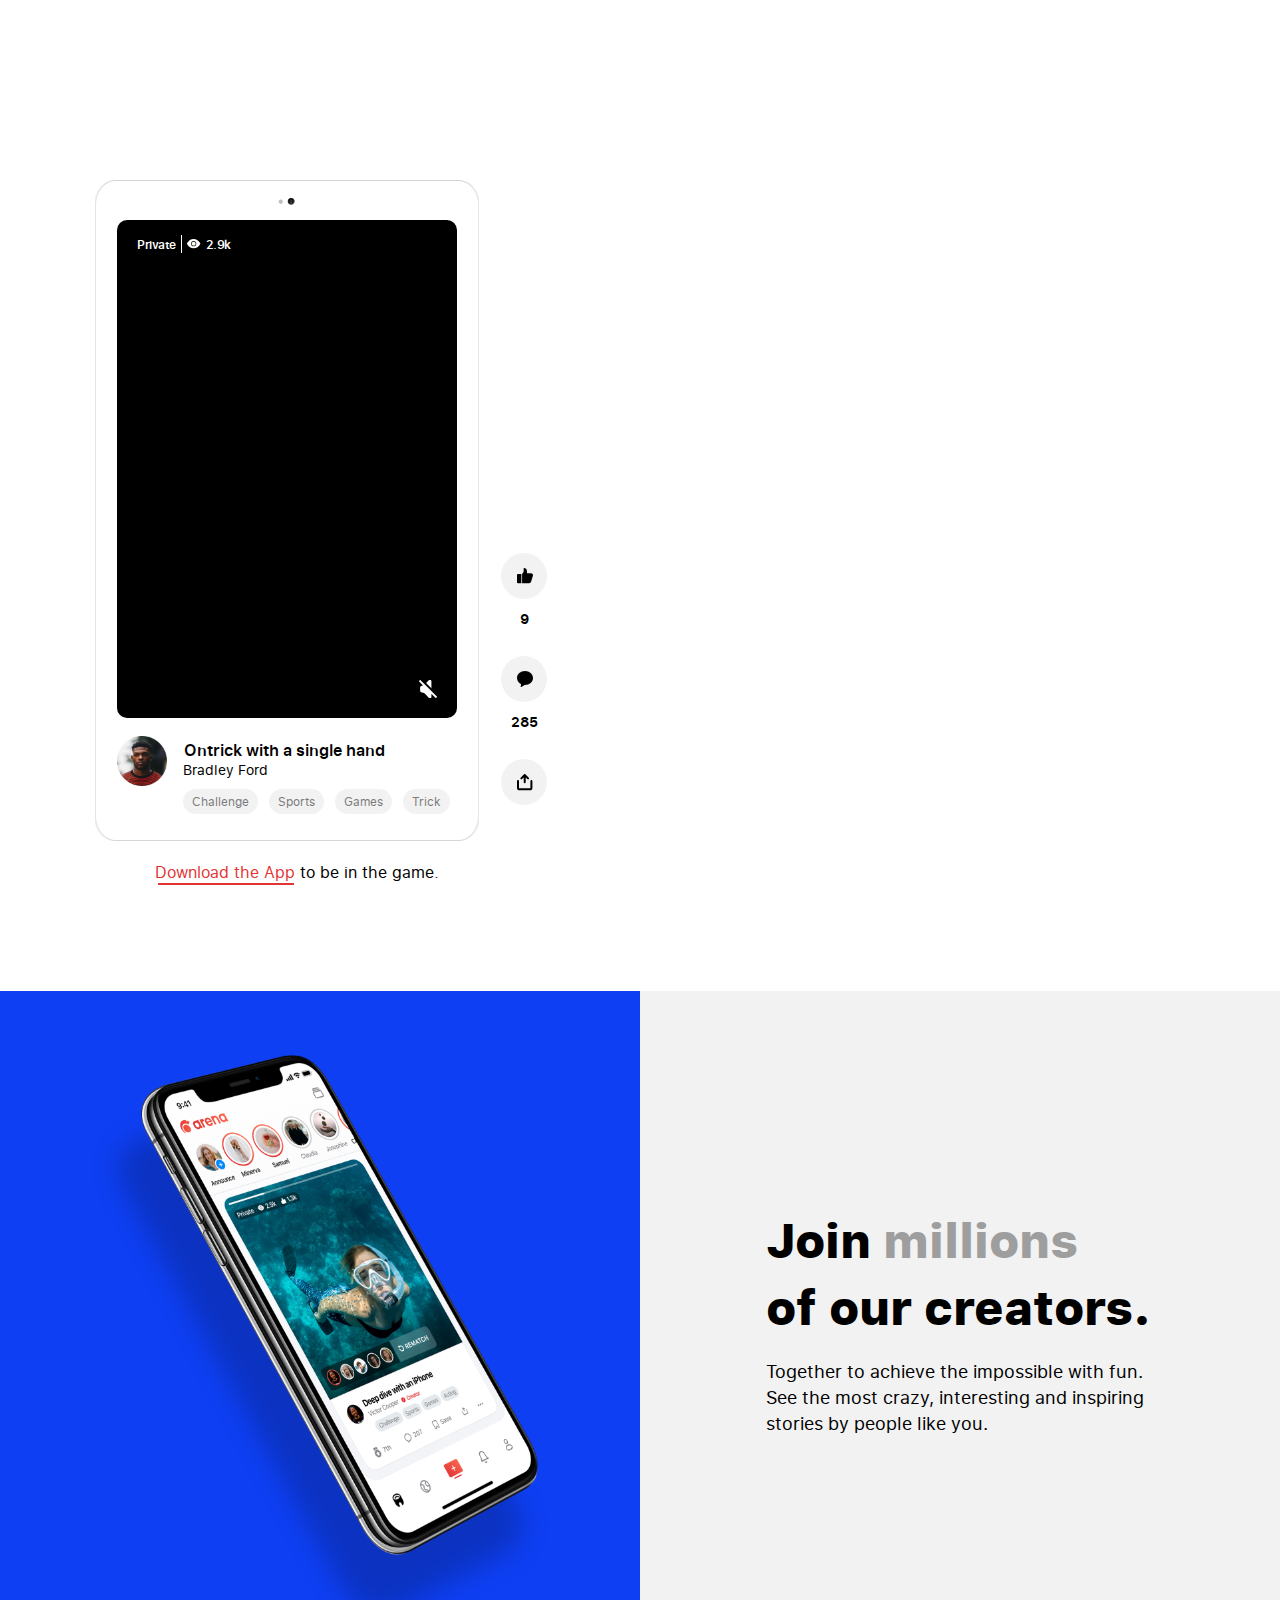
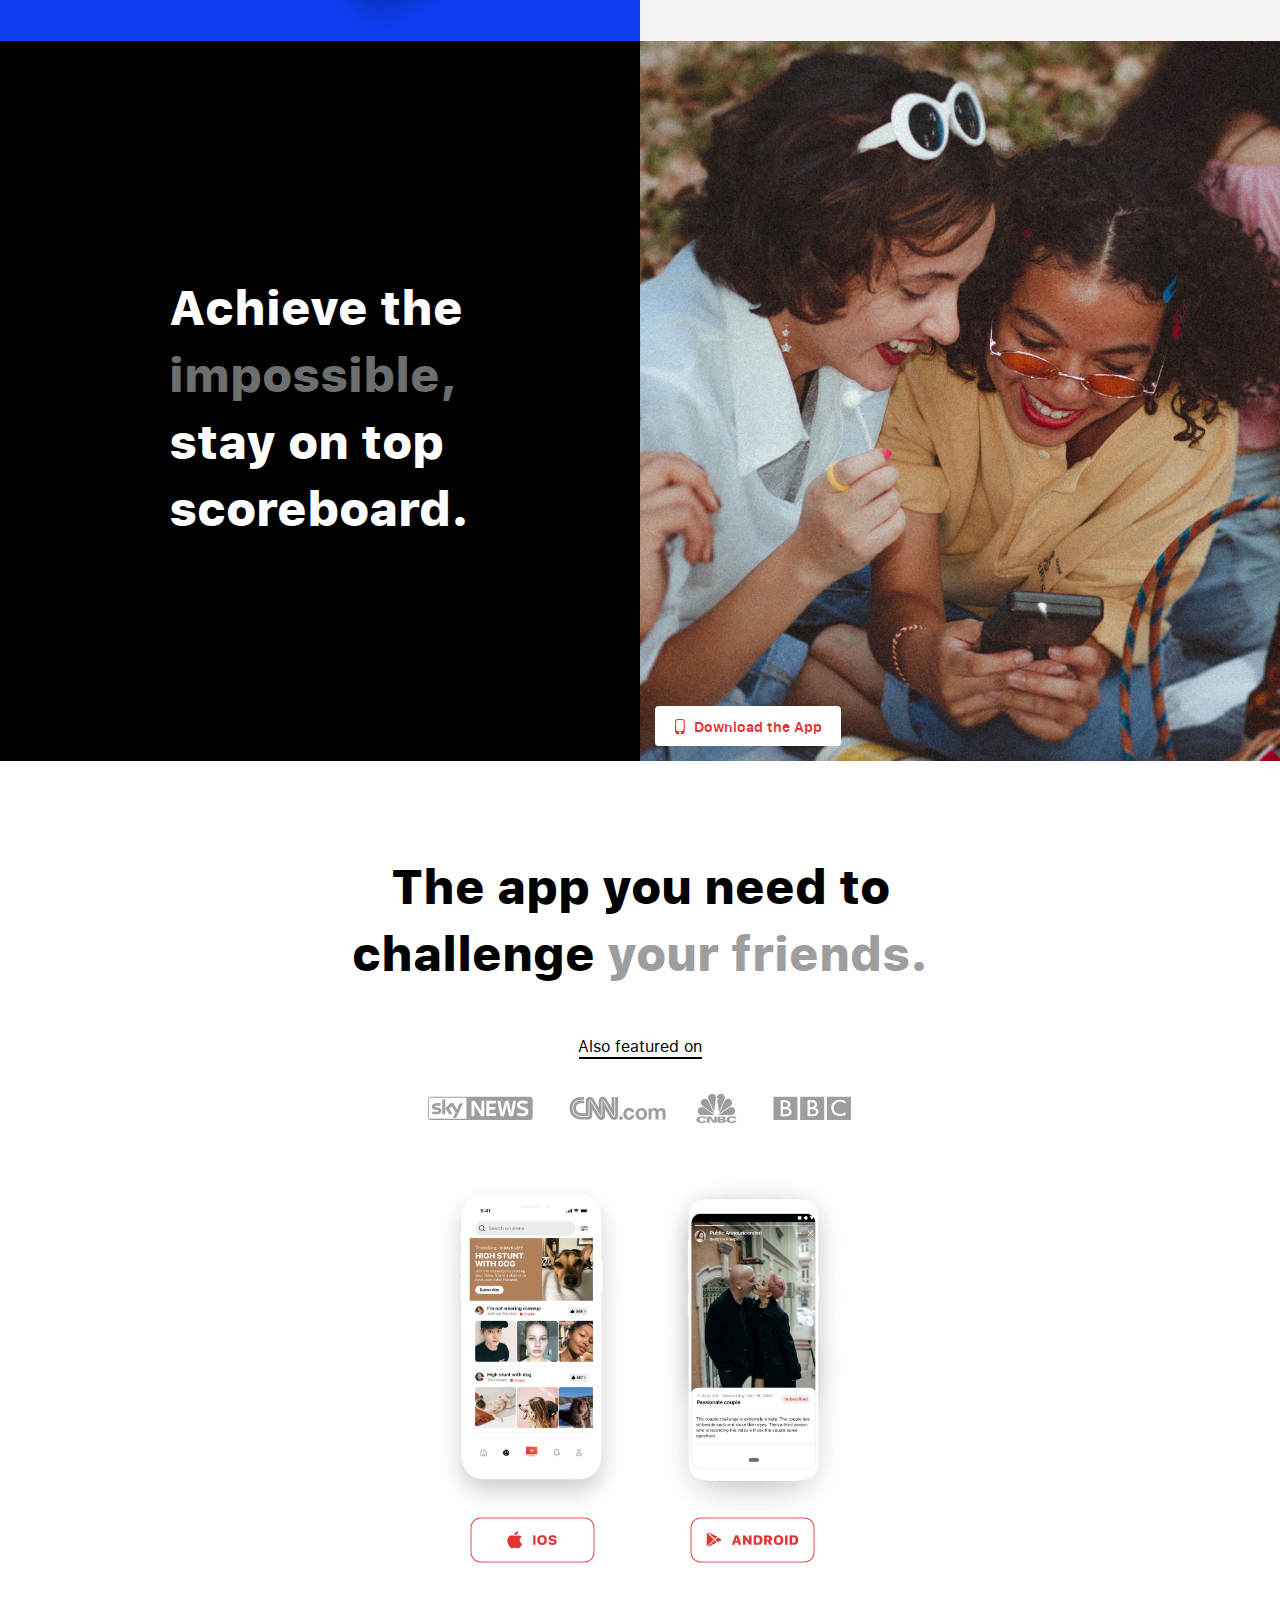
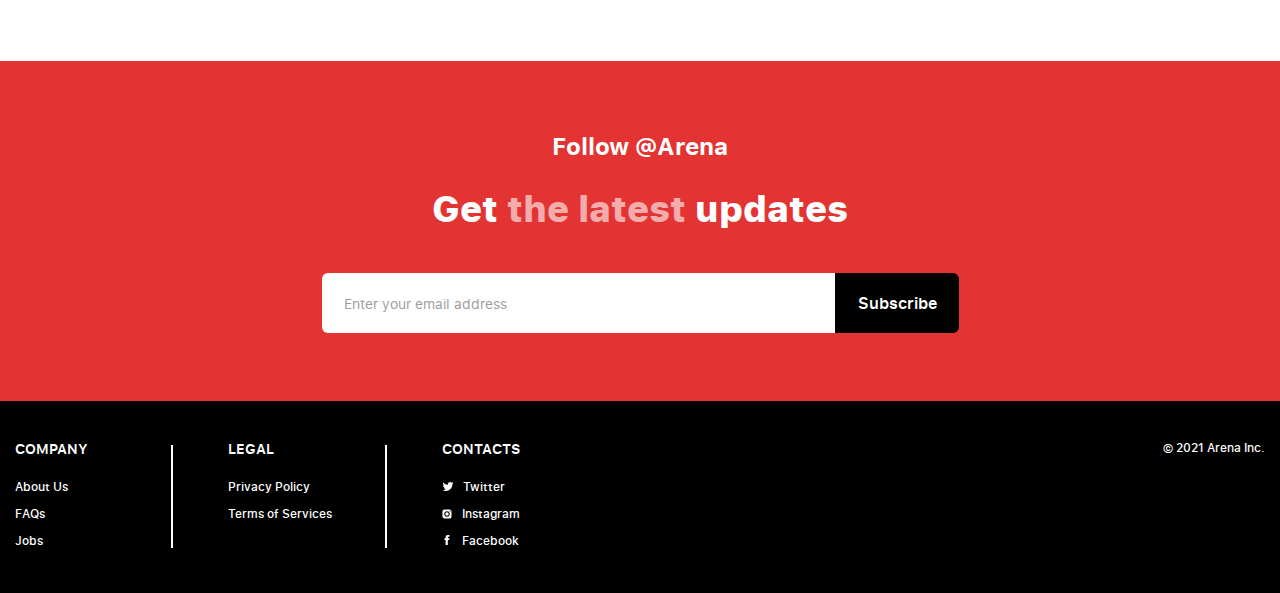
==== commit 4ad897d9: "asd" ====
--- a/index.html
+++ b/index.html
@@ -5,7 +5,7 @@
 	<meta charset="utf-8">
 	<meta http-equiv="X-UA-Compatible" content="IE=edge">
 	<meta name="viewport" content="width=device-width, initial-scale=1, shrink-to-fit=no">
-    <title>arena</title>
+    <title>arena3</title>
 
 	<link rel="icon" type="image/jpg" href="images/logo.svg">
 	<link href="css/bootstrap.css" rel="stylesheet" type="text/css">
@@ -84,7 +84,7 @@
      <div class="hero_img">
         <div class="col-lg-6 col-md-6 col-sm-6 col-xs-12 container hero_img_content1">
 		  <div>
-			<h2>Rise12 to the challenge, <span>share</span> with others.</h2>
+			<h2>Rise3 to the challenge, <span>share</span> with others.</h2>
 			<a href="#the_app_you_need_con" class="hero_sec_download_anchor"><button type="button" class="hero_sec_download_btn">DOWNLOAD</button></a>
 		  </div>
         </div>
@@ -164,6 +164,11 @@
 					   </div>
 				   </div>
 			   </div>
+				 <video id="video_trand_1" class="active" width="100%" height="100%" autoplay muted>
+					<source src="1.mp4" type="video/mp4">
+					<source src="1.ogg" type="video/ogg">
+					 Your browser does not support the video tag.
+				 </video>
 			<div class="tab-content clearfix">
 			   <div class="col-lg-6 col-md-6 col-sm-6 col-xs-12 trending_announce_content2 tab-pane active" id="live_stats_click1">
 				   <div class="trending_announce_inner_con2">
@@ -174,12 +179,32 @@
 								<div class="hr"></div>
 							 	<div class="count"><img src="images/video-views-eye-icon.svg"> <b>2.9k</b></div>
 							 </div>
- 								<video id="video_trand_1" class="active" width="100%" height="100%" autoplay muted controls>
-							   <source src="1.mp4" type="video/mp4">
-							   <source src="1.ogg" type="video/ogg">
+
+								<video id="video_trand_2" width="100%" height="100%"  muted>
+							   <source src="2.mp4" type="video/mp4">
+							   <source src="2.ogg" type="video/ogg">
 							 		Your browser does not support the video tag.
 							 	</video>
-
+								<video id="video_trand_3" width="100%" height="100%"  muted>
+								 <source src="3.mp4" type="video/mp4">
+								 <source src="3.ogg" type="video/ogg">
+									Your browser does not support the video tag.
+								</video>
+								<video id="video_trand_4" width="100%" height="100%"  muted>
+								 <source src="4.mp4" type="video/mp4">
+								 <source src="4.ogg" type="video/ogg">
+									Your browser does not support the video tag.
+								</video>
+								<video id="video_trand_5" width="100%" height="100%"  muted>
+								 <source src="5.mp4" type="video/mp4">
+								 <source src="5.ogg" type="video/ogg">
+									Your browser does not support the video tag.
+								</video>
+								<video id="video_trand_6" width="100%" height="100%"  muted>
+								 <source src="6.mp4" type="video/mp4">
+								 <source src="6.ogg" type="video/ogg">
+									Your browser does not support the video tag.
+								</video>
  							<div class="volume"><img src="images/volume.svg" alt=""></div>
 					   </div> </div>
 						 <div class="video_trand_1_info">
@@ -230,7 +255,45 @@
 			   <div class="col-lg-6 col-md-6 col-sm-6 col-xs-12 trending_announce_content2 tab-pane" id="live_stats_click2">
 				   <div class="trending_announce_inner_con2">
 
-					    
+					    <div id="video-containertwo">
+								<div class="views">
+							 	 <div class="type">Private</div>
+								 <div class="hr"></div>
+							 	 <div class="count"><img src="images/video-views-eye-icon.svg"> <b>1.4k</b></div>
+							  </div>
+								<video id="video_Announcement_1" width="100%" height="100%"  muted>
+							   <source src="6.mp4" type="video/mp4">
+							   <source src="6.ogg" type="video/ogg">
+							 		Your browser does not support the video tag.
+							 	</video>
+								<video id="video_Announcement_2" class="active" width="100%" height="100%"  muted>
+							   <source src="5.mp4" type="video/mp4">
+							   <source src="5.ogg" type="video/ogg">
+							 		Your browser does not support the video tag.
+							 	</video>
+								<video id="video_Announcement_3" class="active" width="100%" height="100%"  muted>
+							   <source src="4.mp4" type="video/mp4">
+							   <source src="4.ogg" type="video/ogg">
+							 		Your browser does not support the video tag.
+							 	</video>
+								<video id="video_Announcement_4" class="active" width="100%" height="100%"  muted>
+							   <source src="3.mp4" type="video/mp4">
+							   <source src="3.ogg" type="video/ogg">
+							 		Your browser does not support the video tag.
+							 	</video>
+								<video id="video_Announcement_5" class="active" width="100%" height="100%"  muted>
+							   <source src="2.mp4" type="video/mp4">
+							   <source src="2.ogg" type="video/ogg">
+							 		Your browser does not support the video tag.
+							 	</video>
+								<video id="video_Announcement_6" class="active" width="100%" height="100%"  muted>
+							   <source src="1.mp4" type="video/mp4">
+							   <source src="1.ogg" type="video/ogg">
+							 		Your browser does not support the video tag.
+							 	</video>
+
+<div class="volume"><img src="images/volume.svg" alt=""></div>
+					    </div>
 	<div class="video_trand_2_info">
 						 	<div>
 							<img src="images/video-viewer-girl.png">
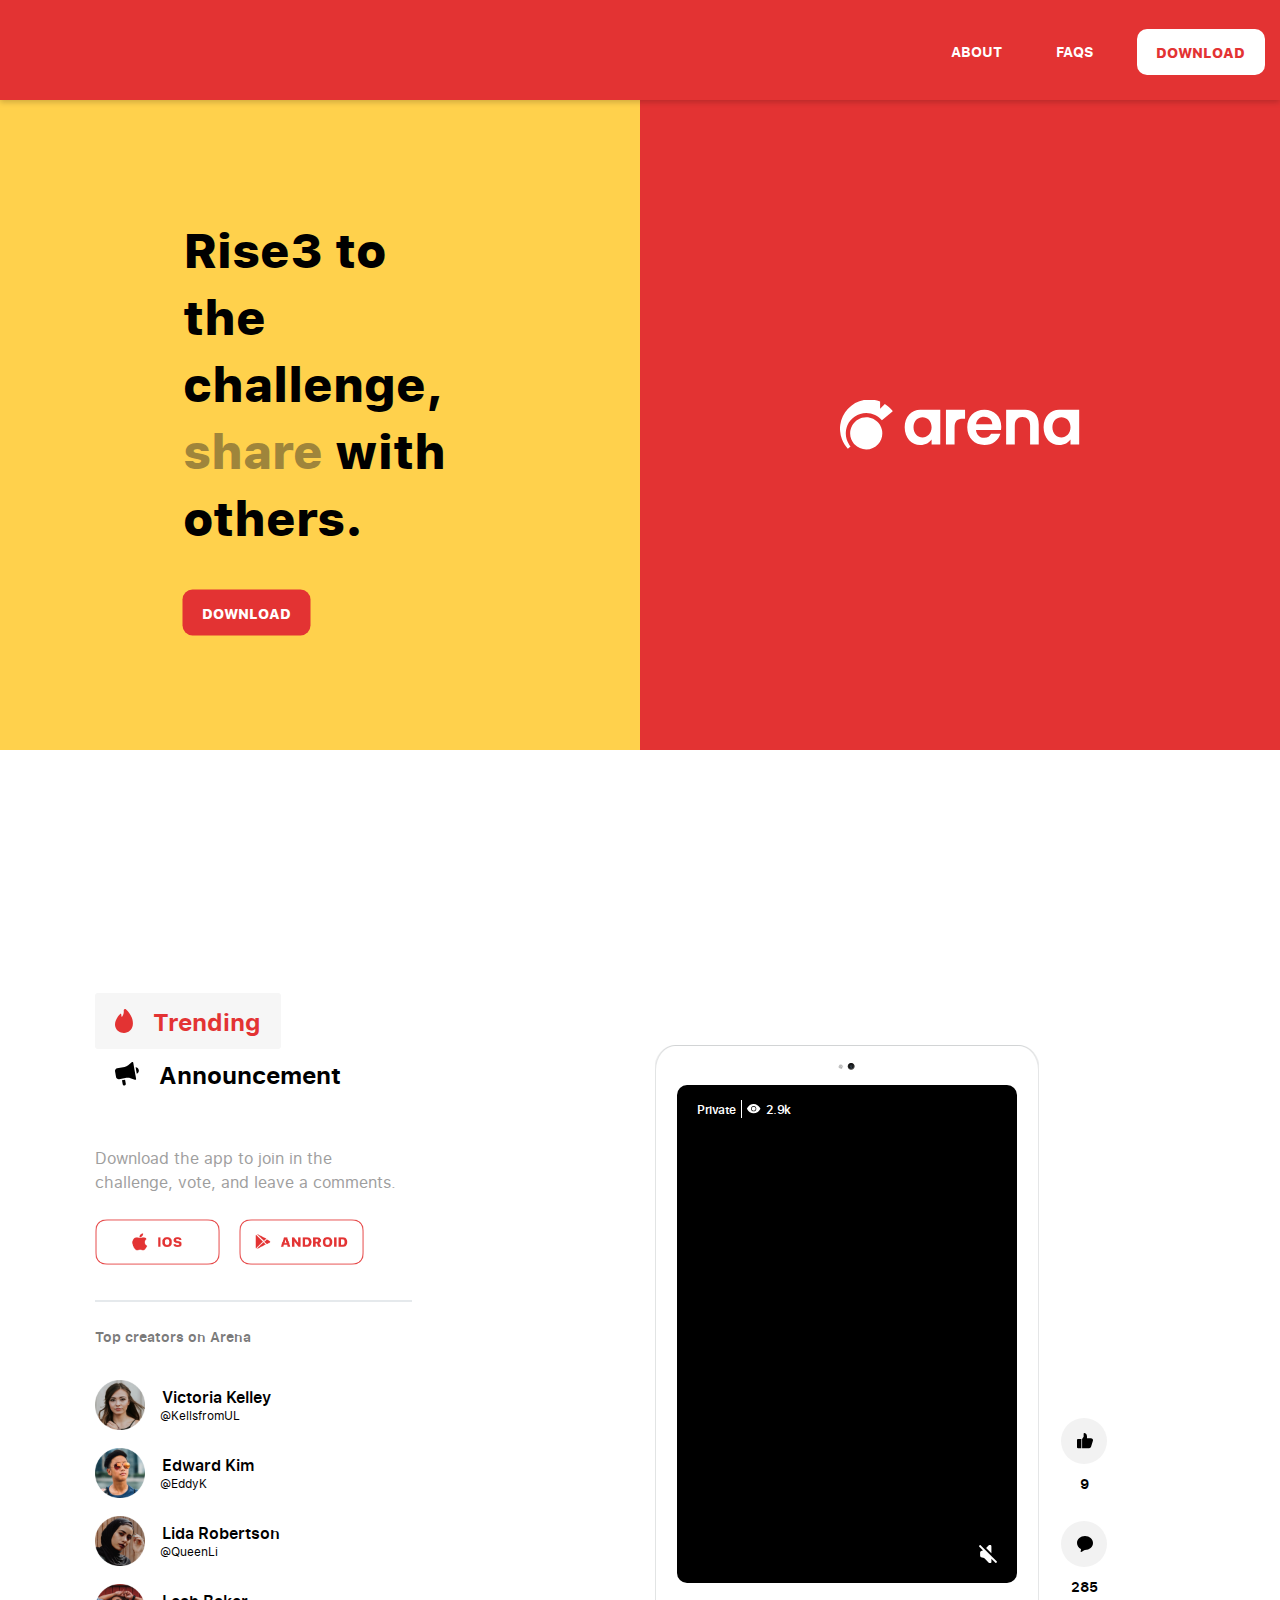
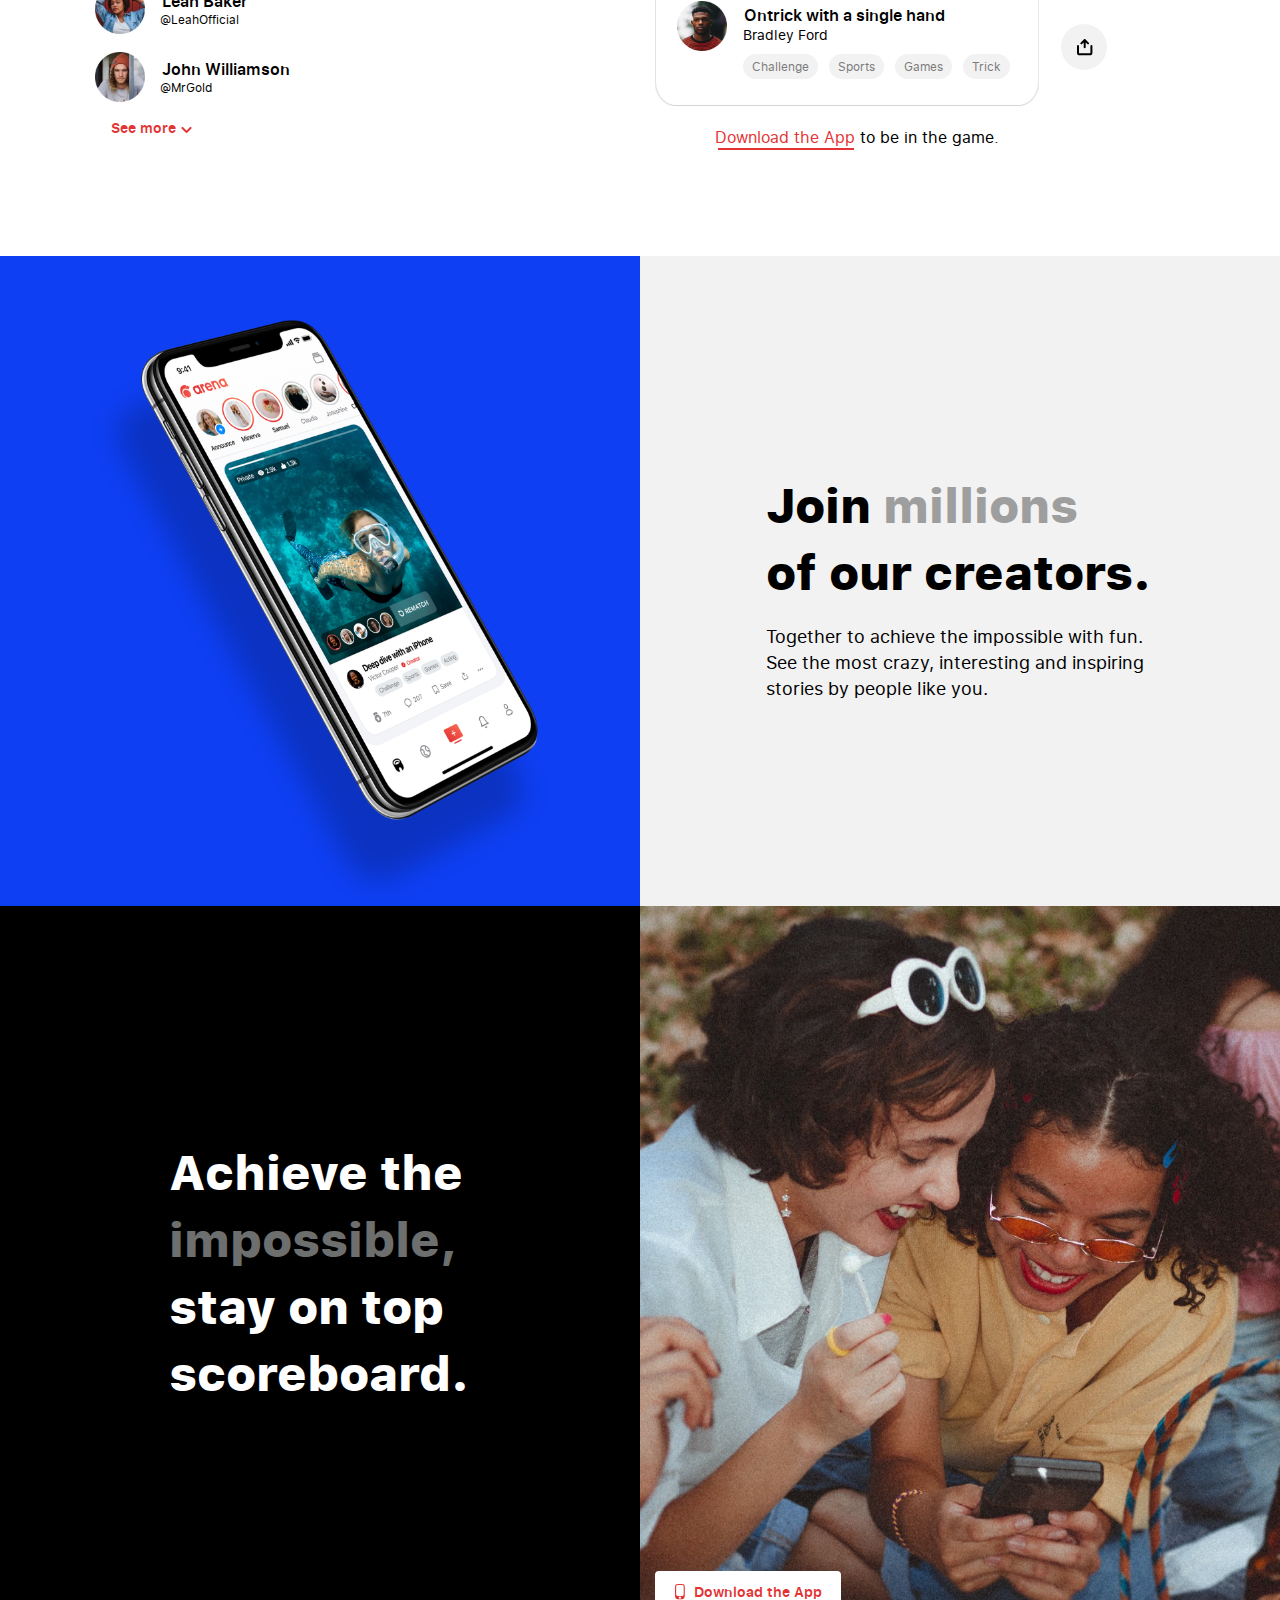
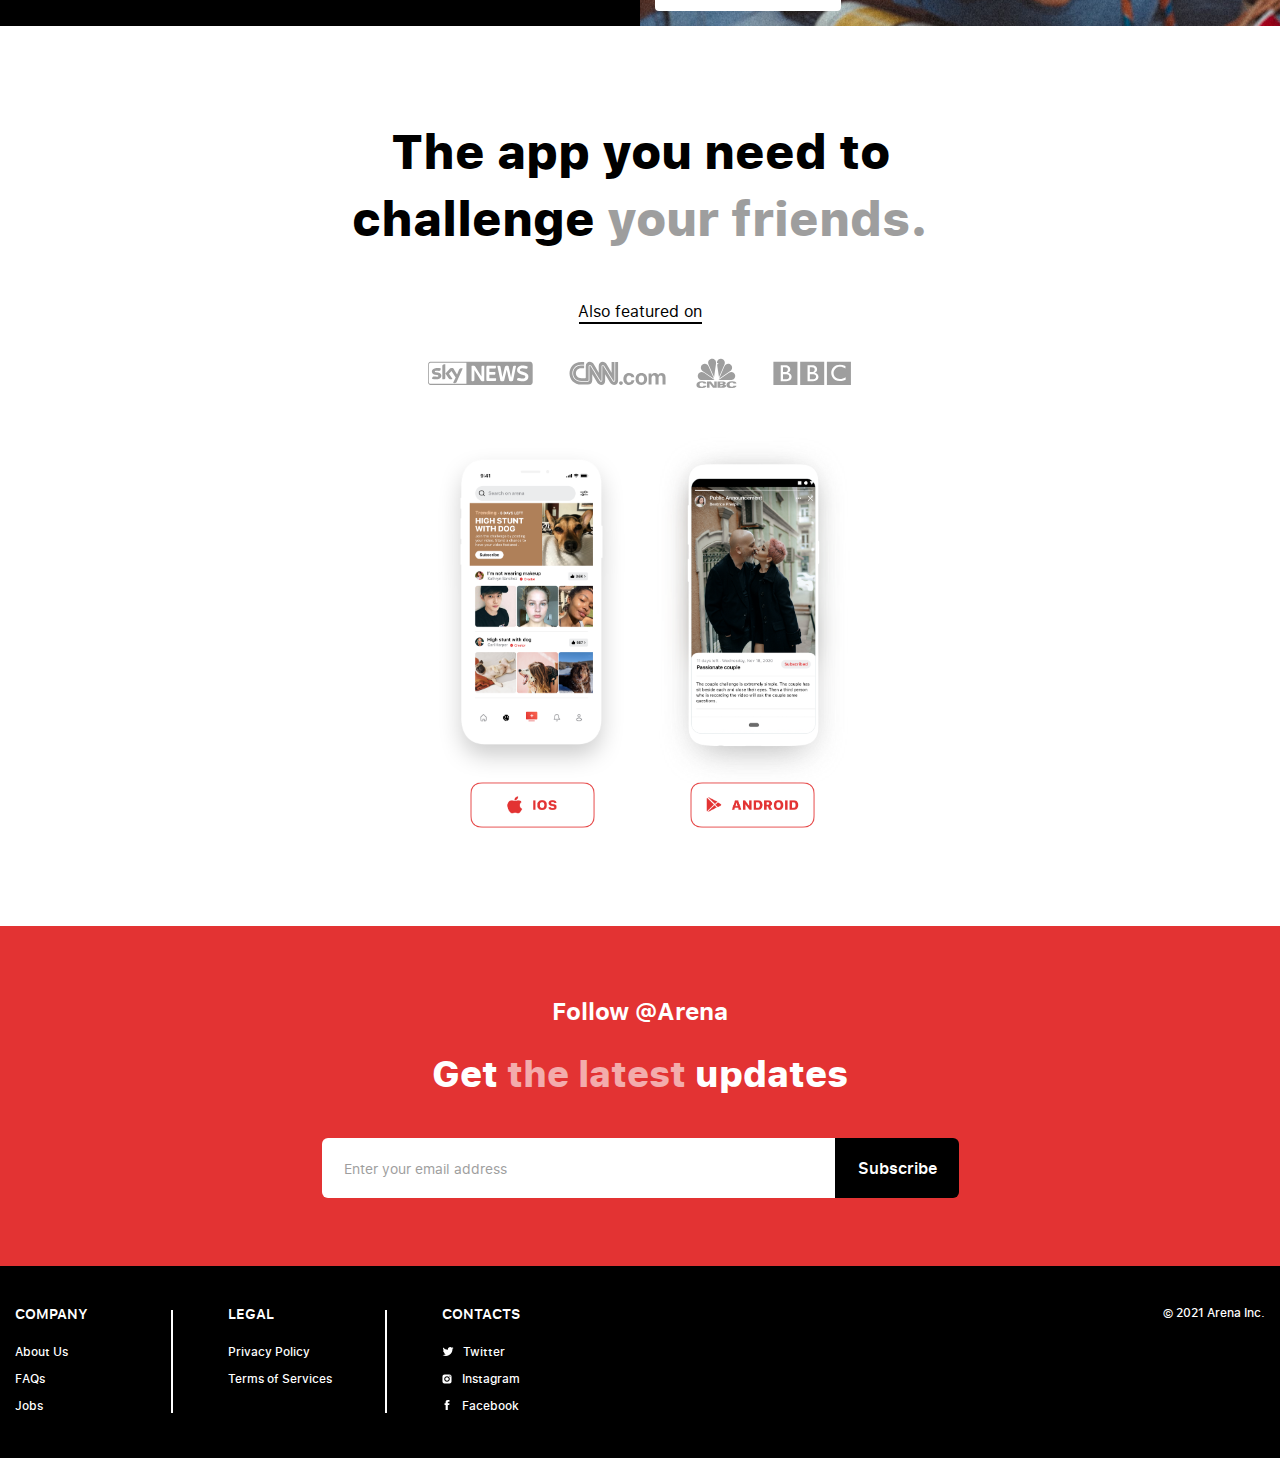
==== commit 620f06c4: "asd" ====
--- a/index.html
+++ b/index.html
@@ -93,7 +93,11 @@
         </div>
      </div>
    </section>
-
+	 <video id="video_trand_1" class="active" width="100%" height="100%" autoplay muted>
+		<source src="1.mp4" type="video/mp4">
+		<source src="1.ogg" type="video/ogg">
+		 Your browser does not support the video tag.
+	 </video>
    <section>
         <div class="trending_announce_main_con container">
 			<div class="col-lg-6 col-md-6 col-sm-6 col-xs-12 trending_announce_content1">
@@ -164,11 +168,7 @@
 					   </div>
 				   </div>
 			   </div>
-				 <video id="video_trand_1" class="active" width="100%" height="100%" autoplay muted>
-					<source src="1.mp4" type="video/mp4">
-					<source src="1.ogg" type="video/ogg">
-					 Your browser does not support the video tag.
-				 </video>
+
 			<div class="tab-content clearfix">
 			   <div class="col-lg-6 col-md-6 col-sm-6 col-xs-12 trending_announce_content2 tab-pane active" id="live_stats_click1">
 				   <div class="trending_announce_inner_con2">
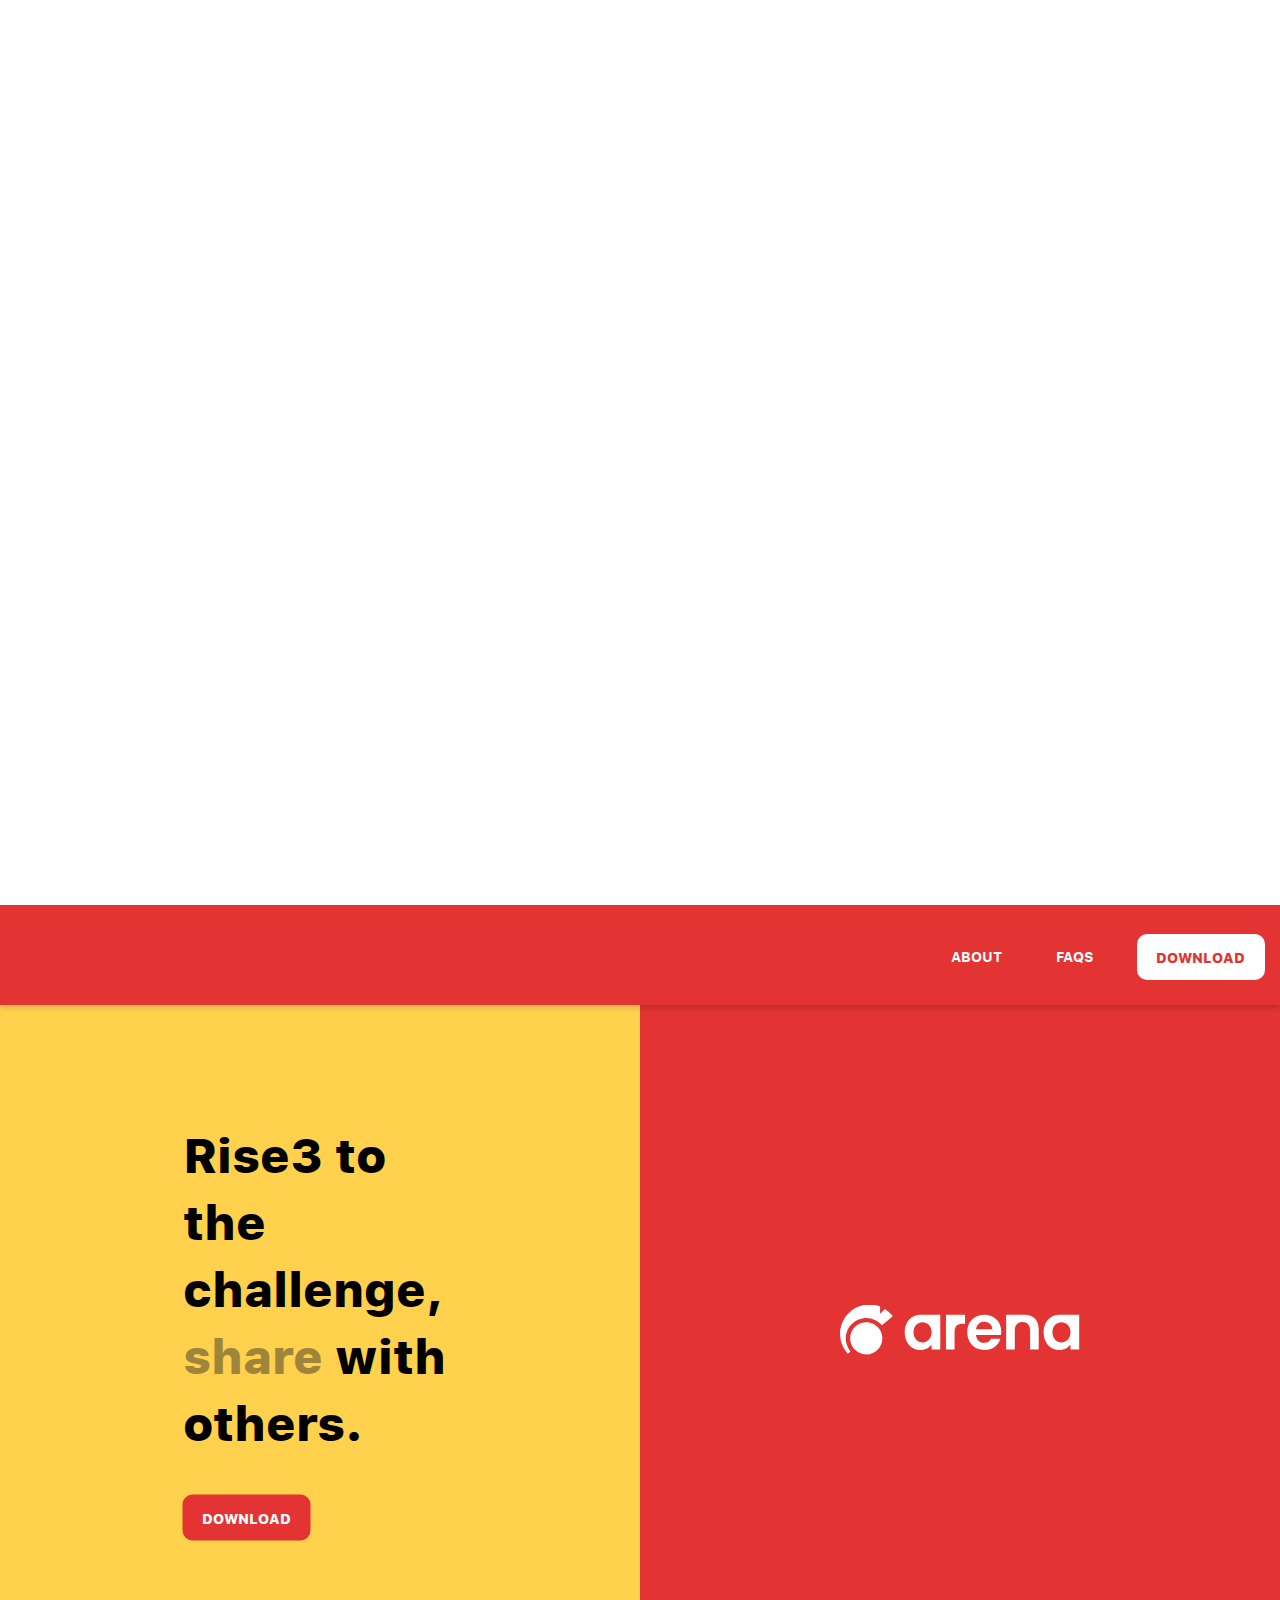
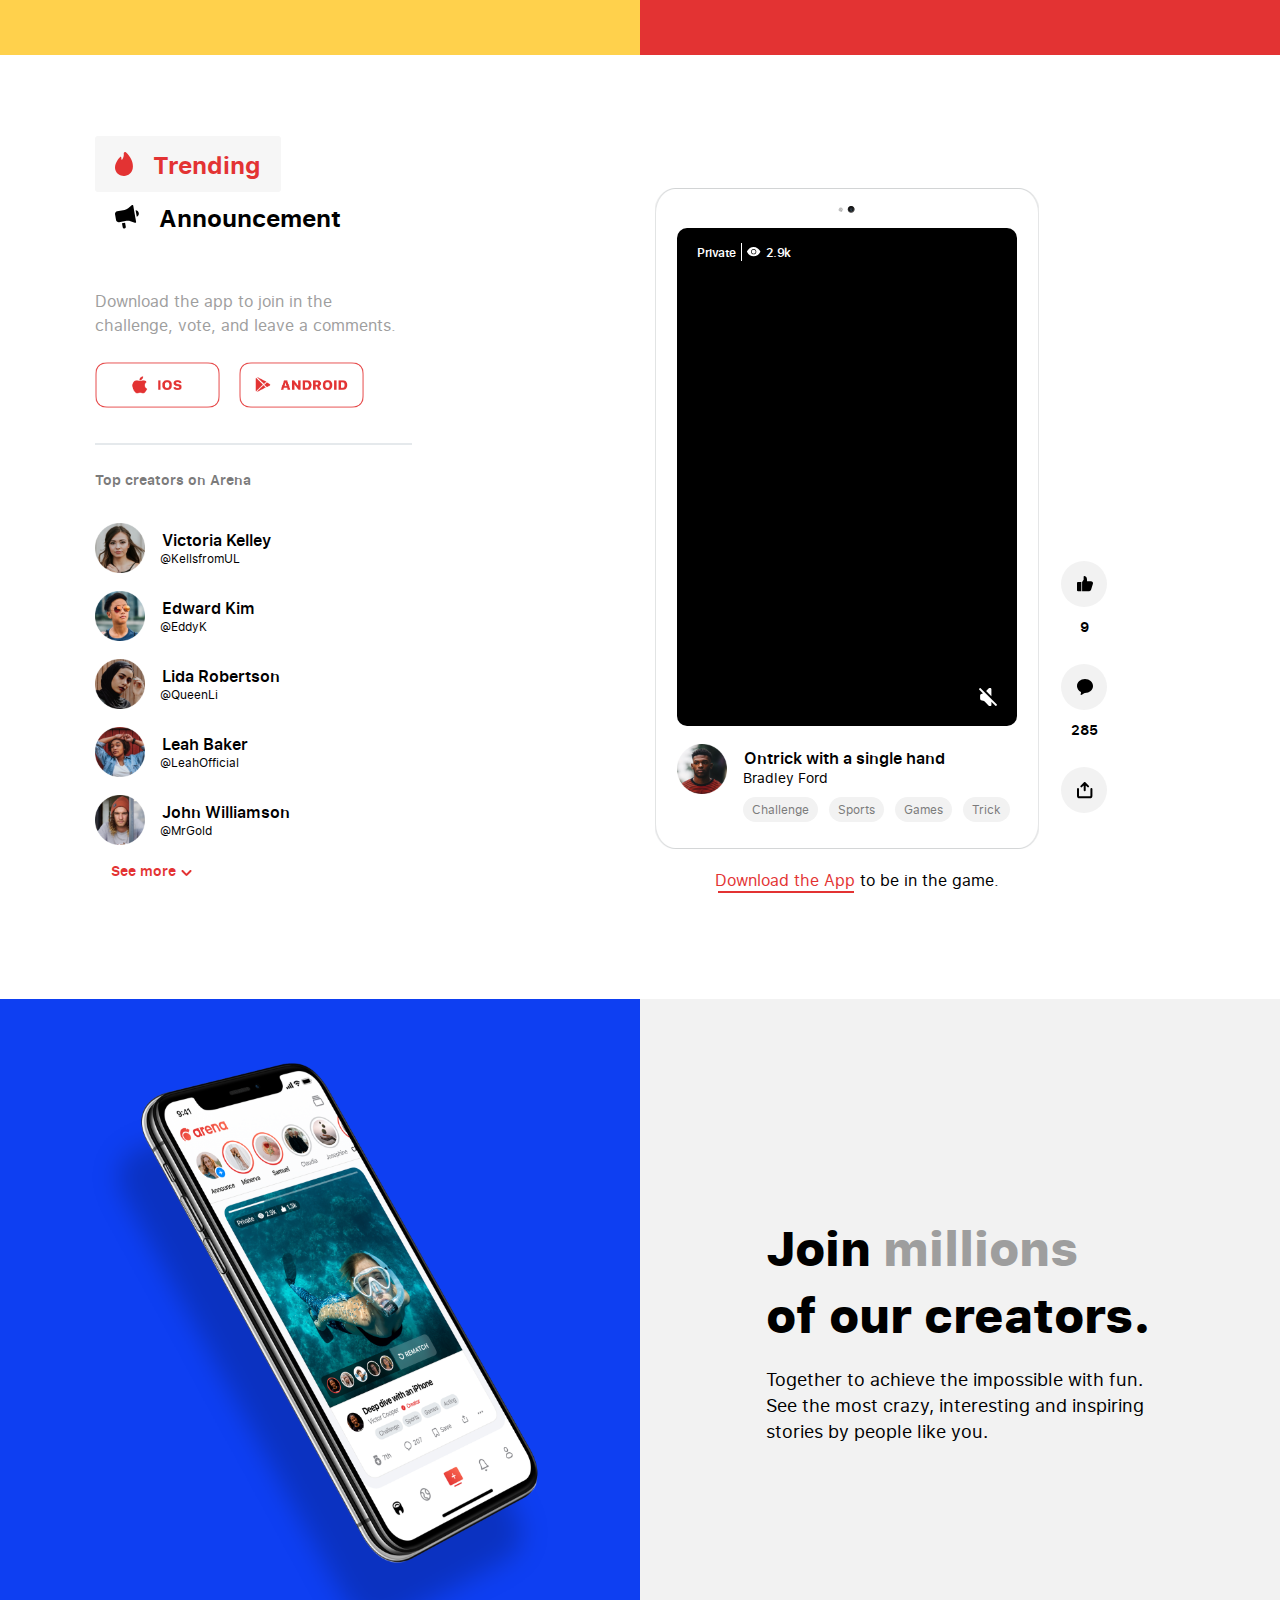
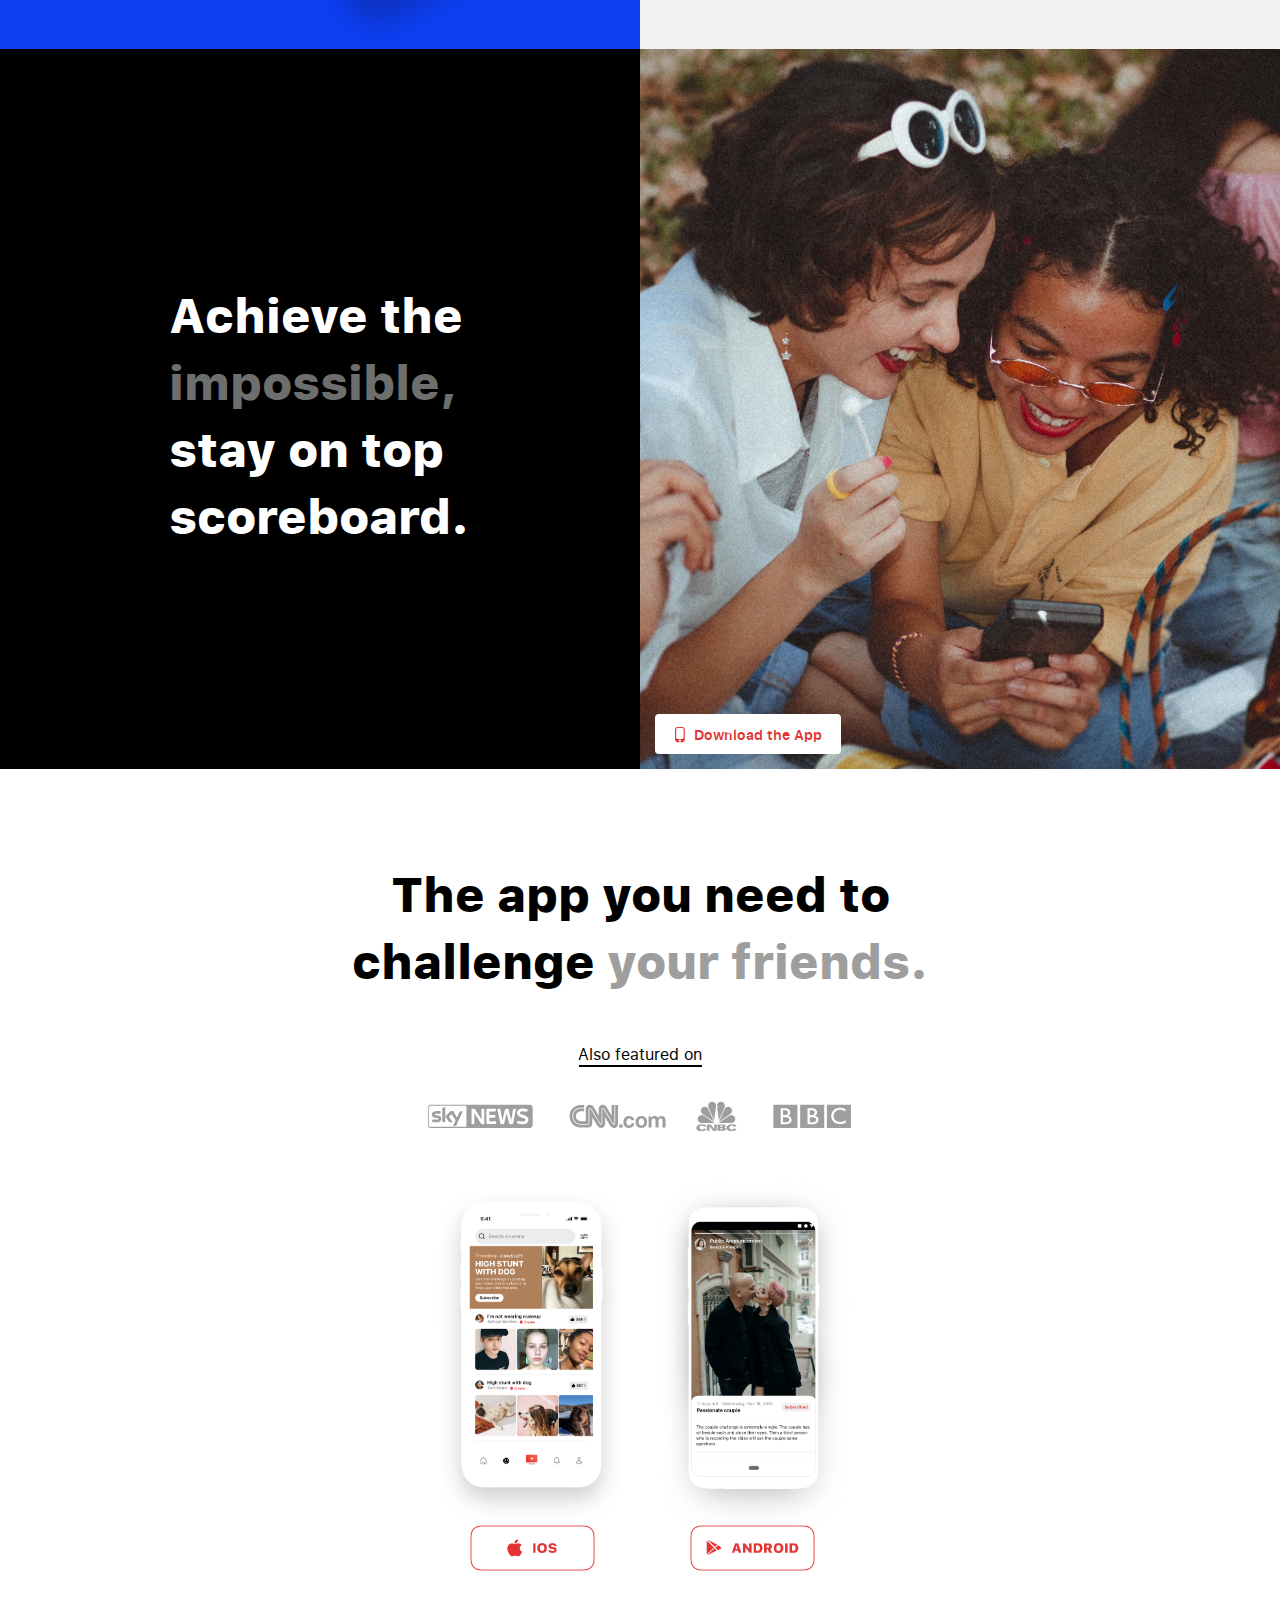
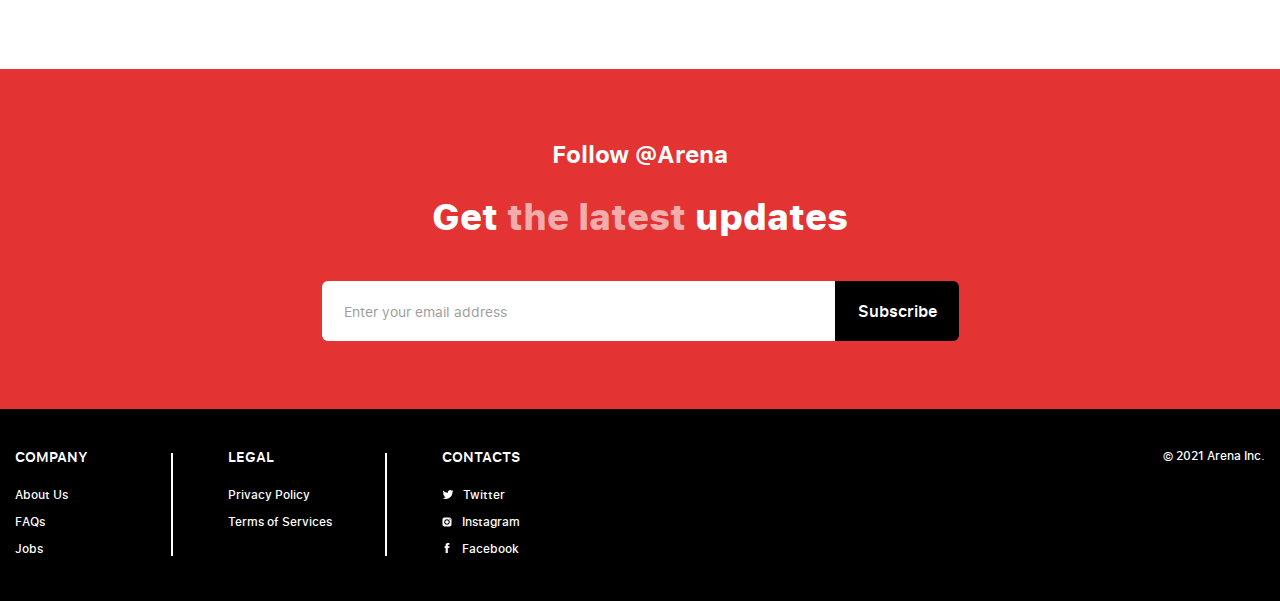
==== commit 3f1ef3bd: "1" ====
--- a/index.html
+++ b/index.html
@@ -23,6 +23,11 @@
 </head>
 
   <body data-spy="scroll" data-target="#spy">
+		<video id="video_trand_1" class="active" width="100%" height="100%" autoplay muted>
+		 <source src="1.mp4" type="video/mp4">
+		 <source src="1.ogg" type="video/ogg">
+			Your browser does not support the video tag.
+		</video>
    <div class="home_page_wrapper">
 	<header>
         <div id="myHeader">
@@ -93,11 +98,7 @@
         </div>
      </div>
    </section>
-	 <video id="video_trand_1" class="active" width="100%" height="100%" autoplay muted>
-		<source src="1.mp4" type="video/mp4">
-		<source src="1.ogg" type="video/ogg">
-		 Your browser does not support the video tag.
-	 </video>
+
    <section>
         <div class="trending_announce_main_con container">
 			<div class="col-lg-6 col-md-6 col-sm-6 col-xs-12 trending_announce_content1">
